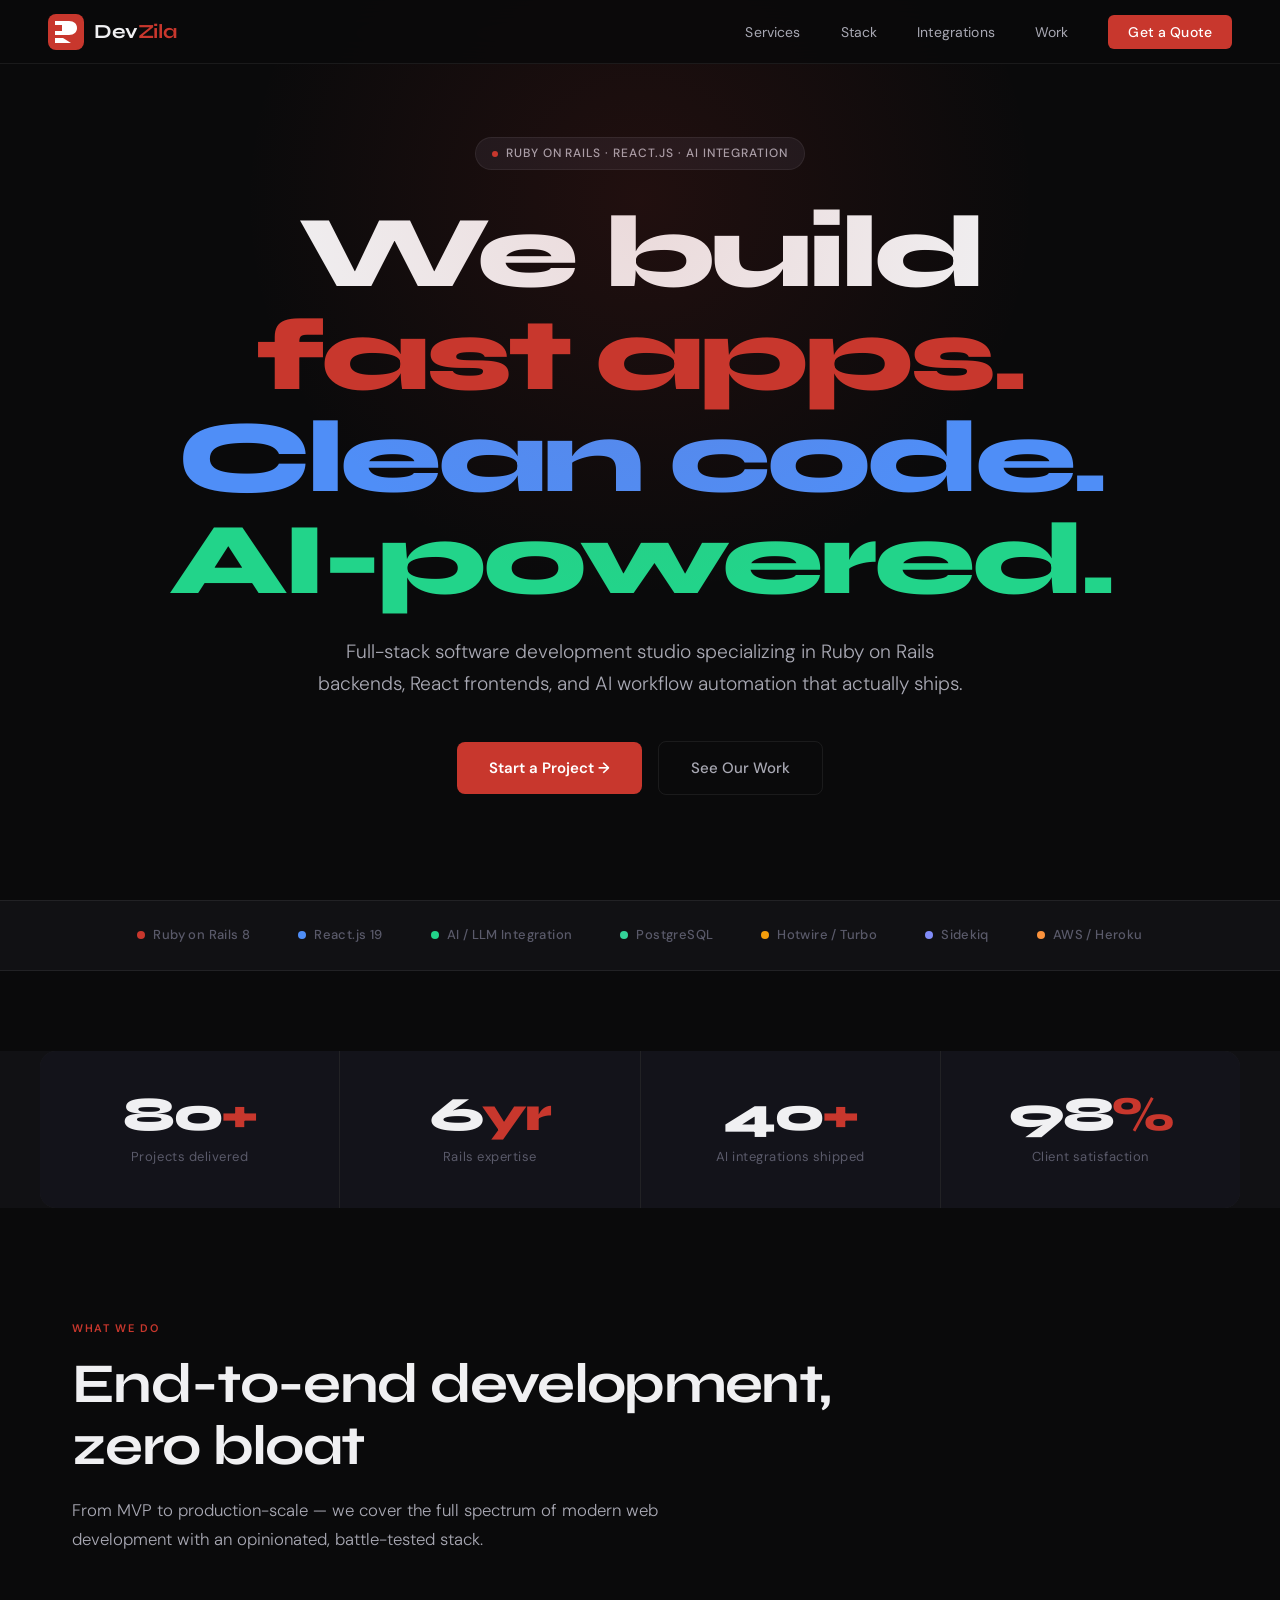
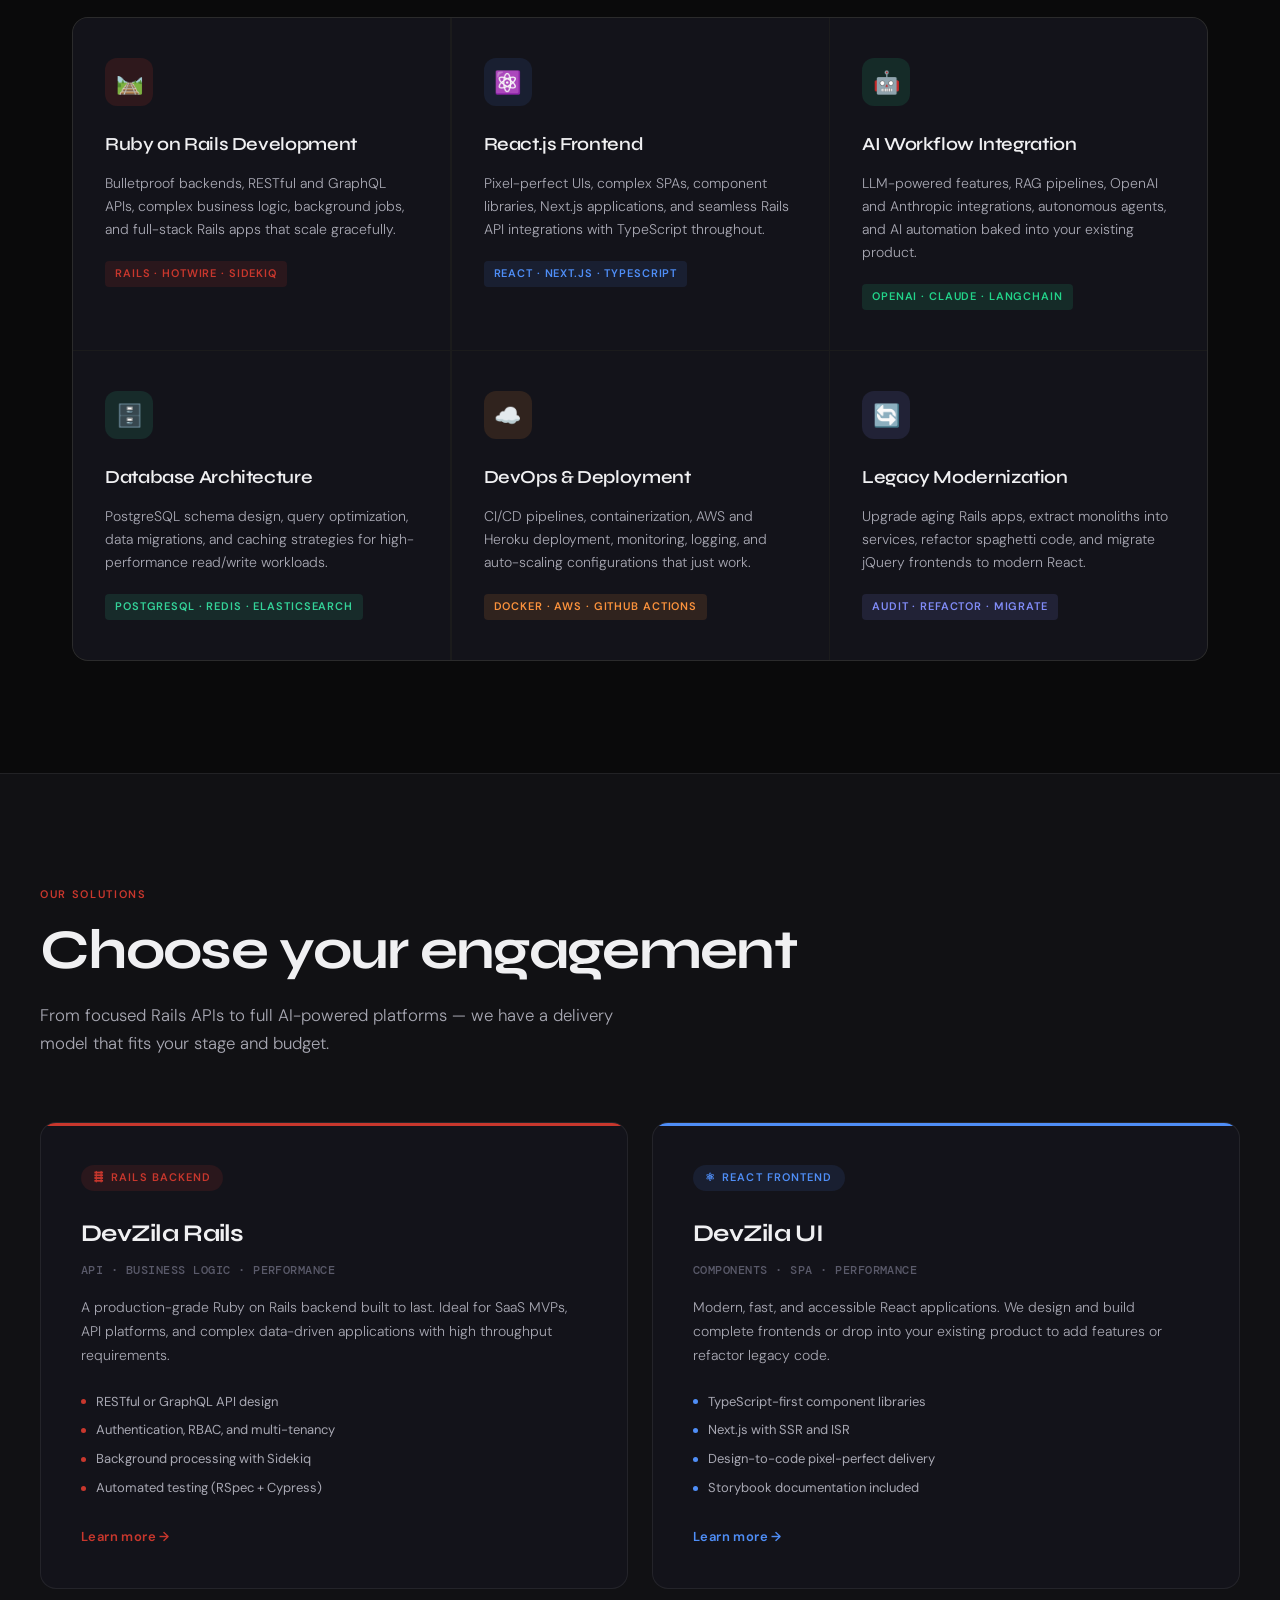
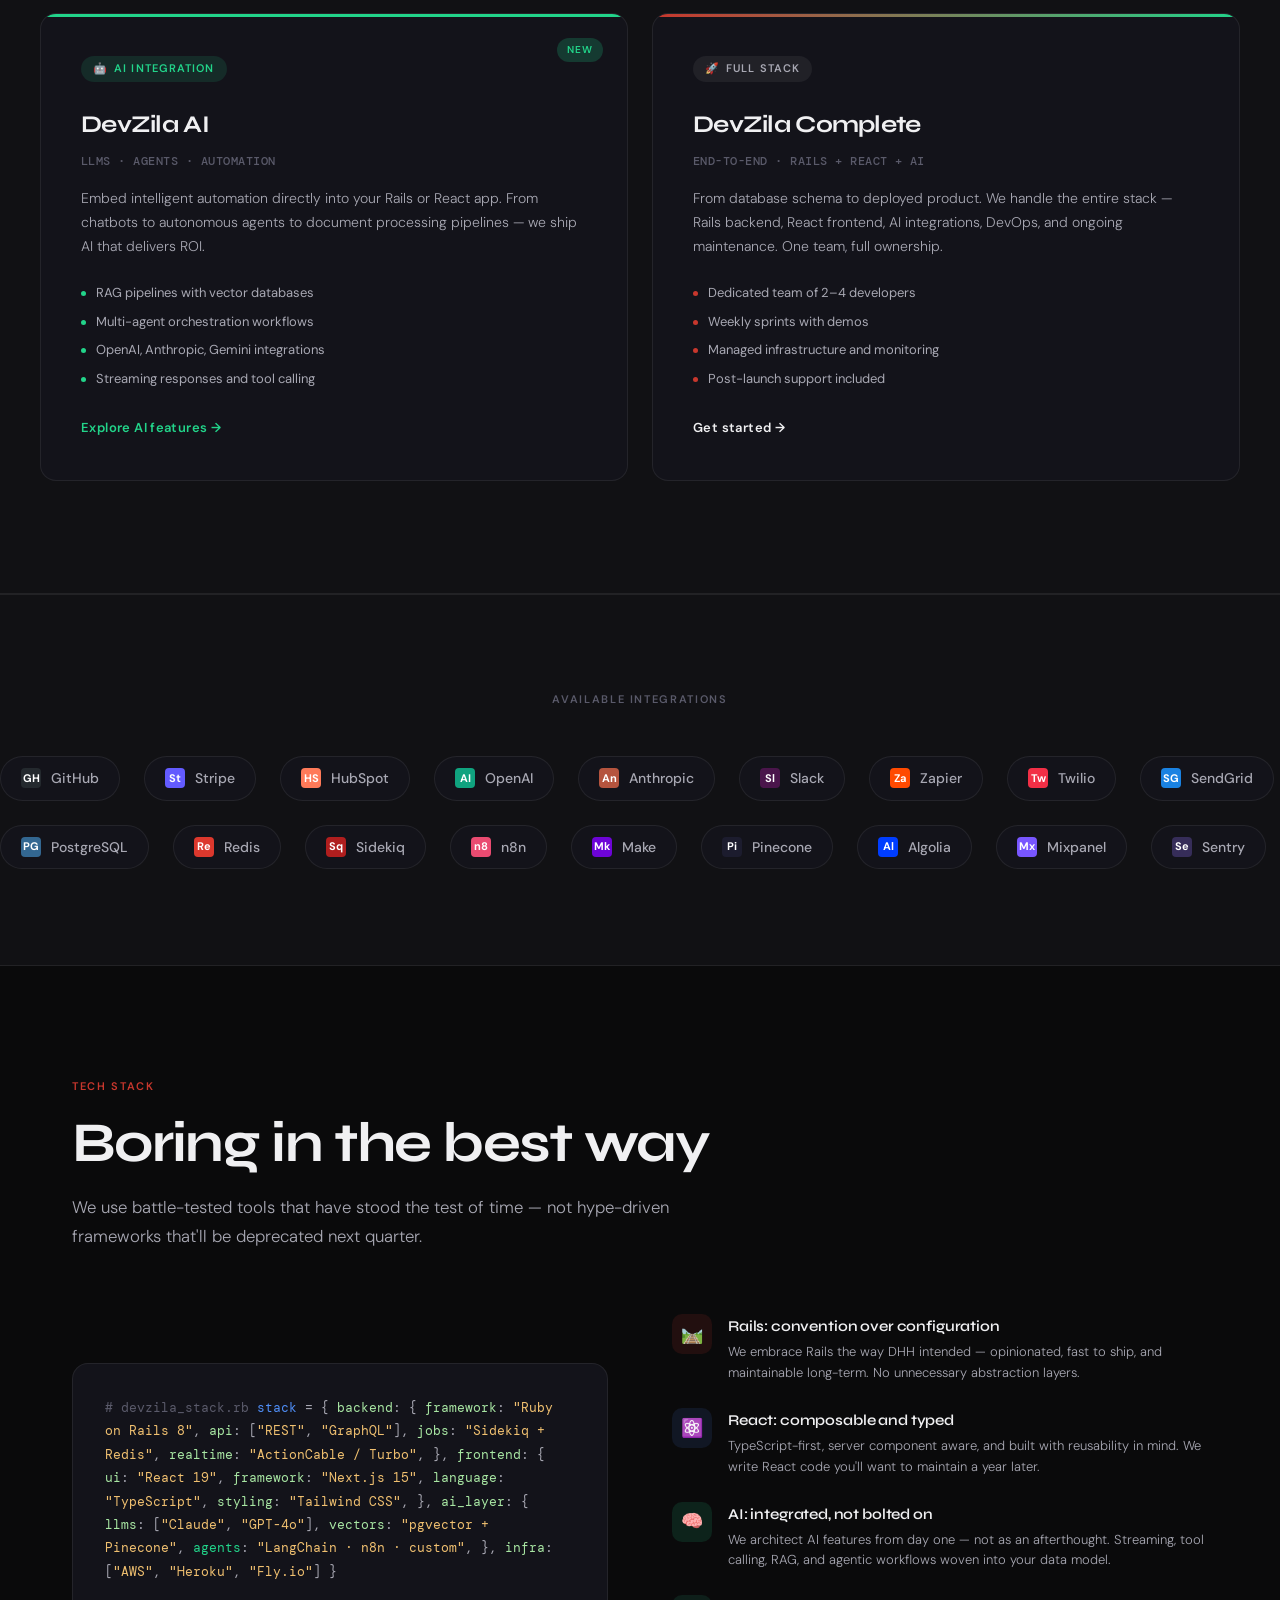
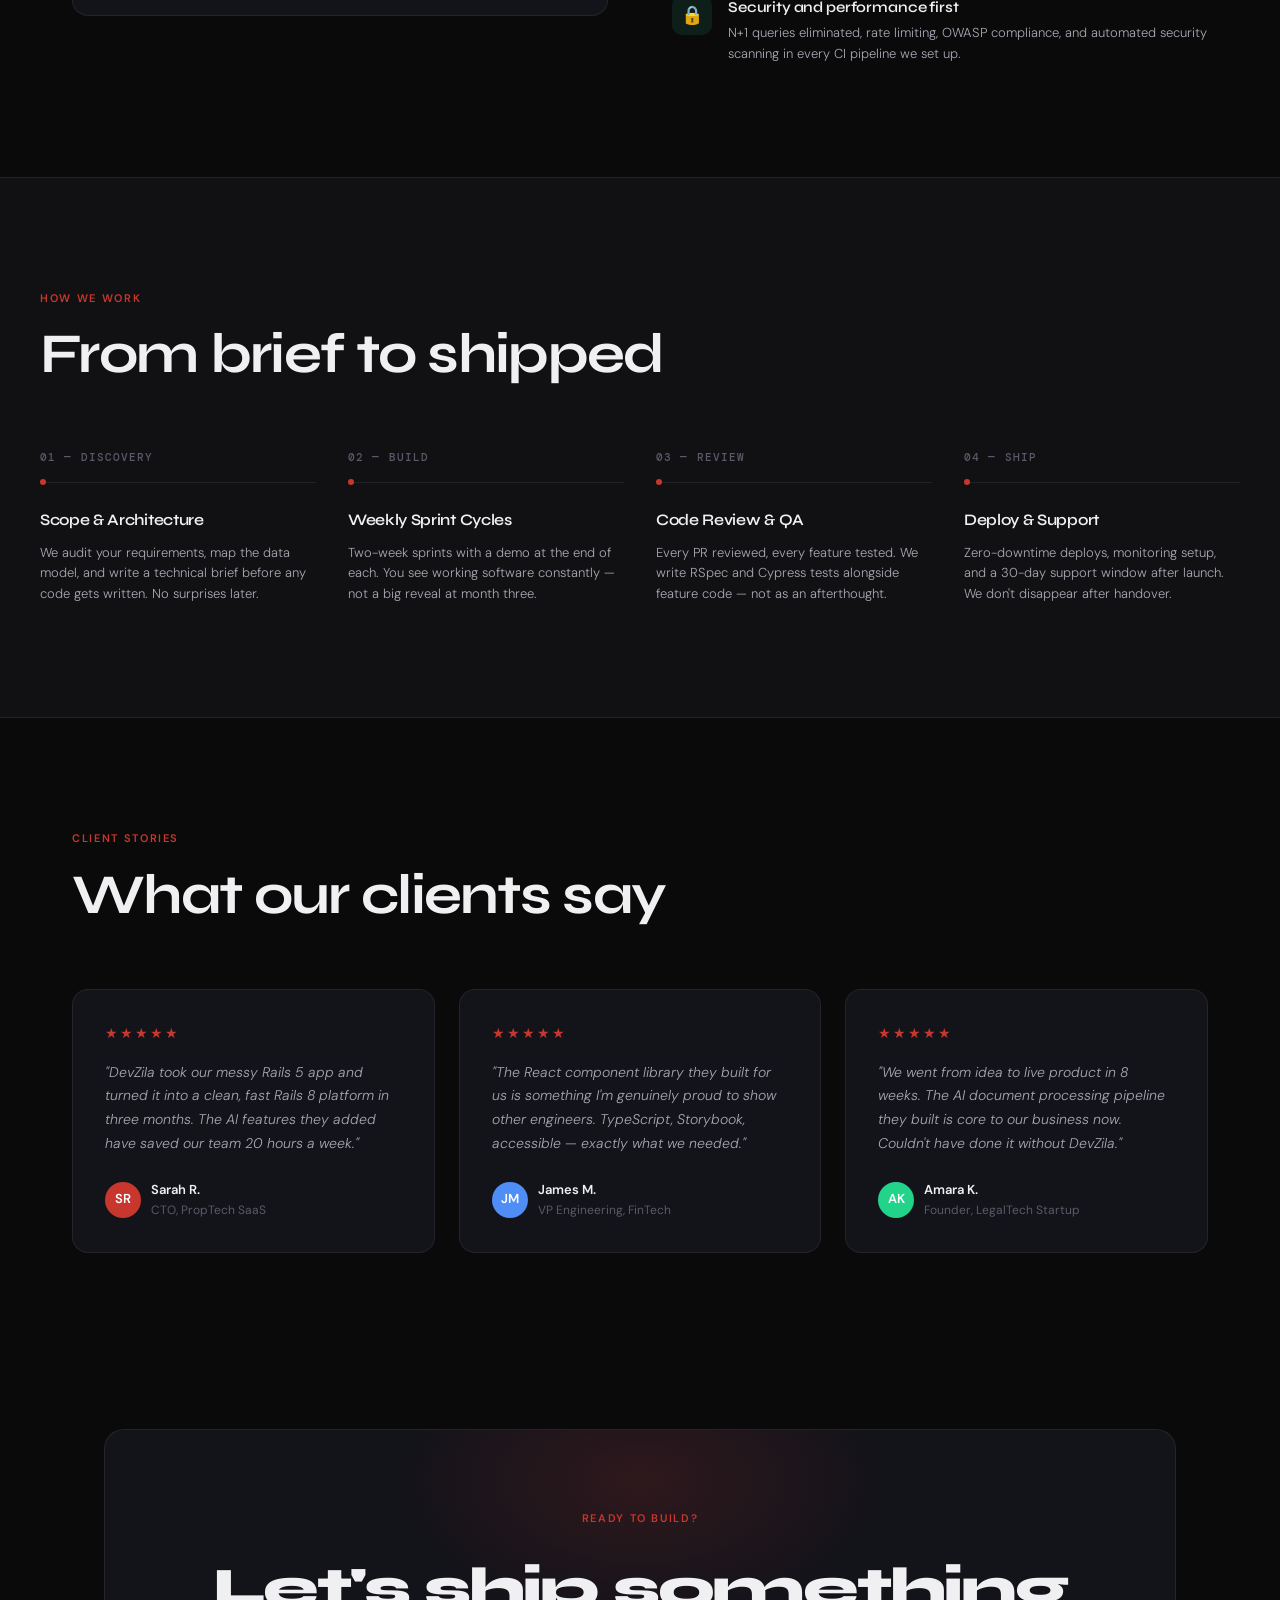
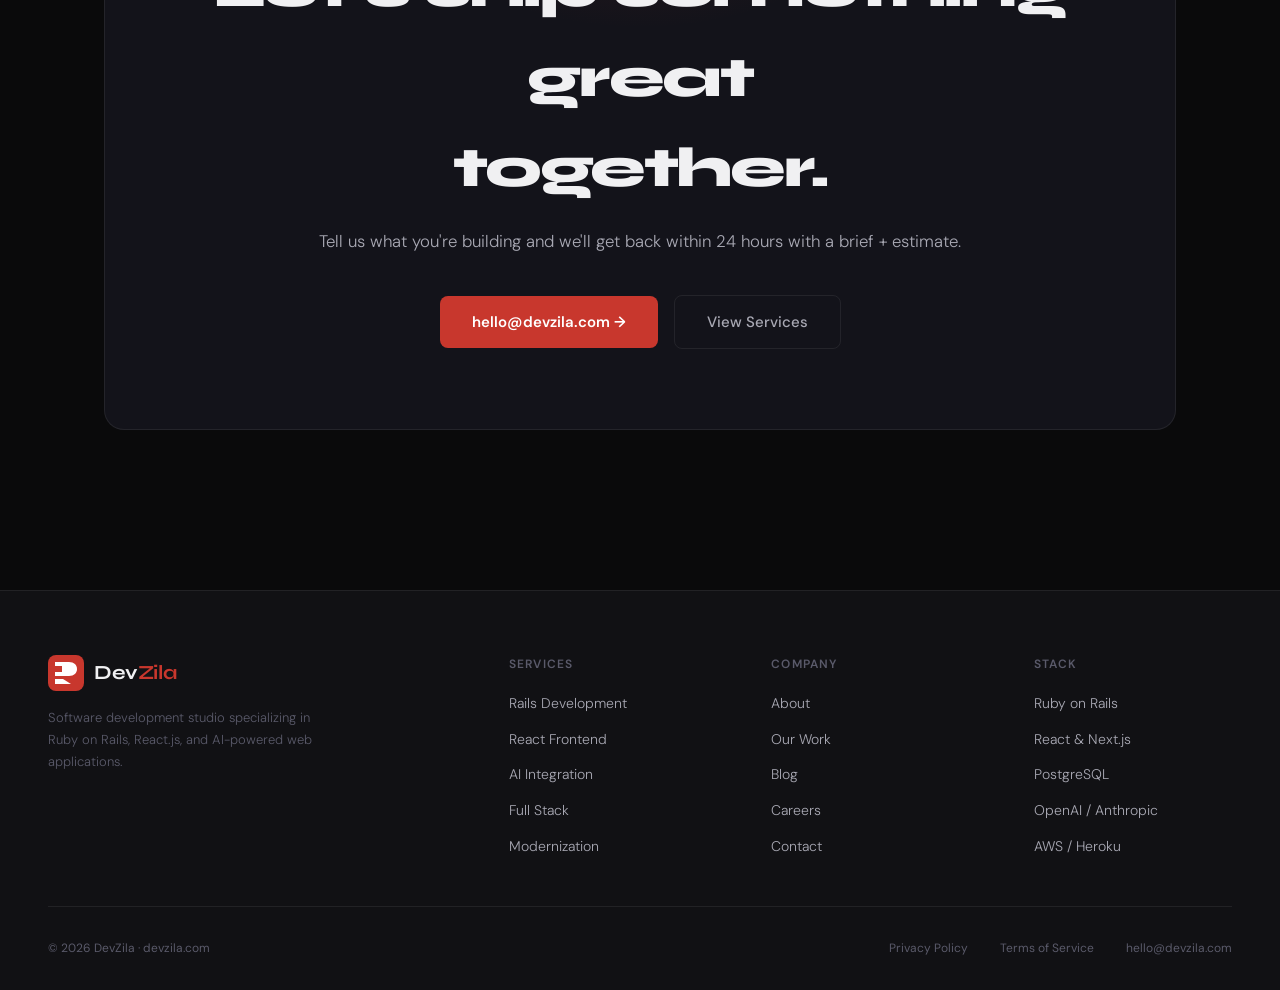
==== index.html @ 99ac143f "first commit" ====
<!DOCTYPE html>
<html lang="en">
<head>
<meta charset="UTF-8">
<meta name="viewport" content="width=device-width, initial-scale=1.0">
<title>DevZila — Ruby on Rails · React.js · AI Integration</title>
<link rel="preconnect" href="https://fonts.googleapis.com">
<link href="https://fonts.googleapis.com/css2?family=DM+Sans:ital,opsz,wght@0,9..40,300;0,9..40,400;0,9..40,500;0,9..40,600;1,9..40,300&family=DM+Mono:wght@400;500&family=Syne:wght@400;500;600;700;800&display=swap" rel="stylesheet">
<style>
  *, *::before, *::after { box-sizing: border-box; margin: 0; padding: 0; }

  :root {
    --bg-0: #0a0a0b;
    --bg-1: #111114;
    --bg-2: #17171c;
    --bg-3: #1e1e25;
    --bg-card: #13131a;
    --border: rgba(255,255,255,0.07);
    --border-hover: rgba(255,255,255,0.15);
    --accent: #c8372d;
    --accent-soft: rgba(200,55,45,0.15);
    --accent-glow: rgba(200,55,45,0.08);
    --text-0: #f0f0f2;
    --text-1: #a8a8b3;
    --text-2: #5a5a6a;
    --rail-red: #c8372d;
    --closeos-blue: #4f8ef7;
    --closeos-green: #22d48a;
    --font-display: 'Syne', sans-serif;
    --font-body: 'DM Sans', sans-serif;
    --font-mono: 'DM Mono', monospace;
  }

  html { scroll-behavior: smooth; }

  body {
    background: var(--bg-0);
    color: var(--text-0);
    font-family: var(--font-body);
    font-size: 16px;
    line-height: 1.6;
    -webkit-font-smoothing: antialiased;
    overflow-x: hidden;
  }

  /* ── NAV ── */
  nav {
    position: fixed;
    top: 0; left: 0; right: 0;
    z-index: 100;
    display: flex;
    align-items: center;
    justify-content: space-between;
    padding: 0 3rem;
    height: 64px;
    background: rgba(10,10,11,0.85);
    backdrop-filter: blur(20px);
    border-bottom: 1px solid var(--border);
  }

  .nav-logo {
    display: flex;
    align-items: center;
    gap: 10px;
    text-decoration: none;
  }

  .logo-icon {
    width: 36px;
    height: 36px;
    flex-shrink: 0;
  }

  .logo-text {
    font-family: var(--font-display);
    font-size: 20px;
    font-weight: 700;
    color: var(--text-0);
    letter-spacing: -0.02em;
  }

  .logo-text span { color: var(--accent); }

  .nav-links {
    display: flex;
    align-items: center;
    gap: 2.5rem;
    list-style: none;
  }

  .nav-links a {
    font-size: 14px;
    font-weight: 400;
    color: var(--text-1);
    text-decoration: none;
    transition: color 0.2s;
    letter-spacing: 0.01em;
  }

  .nav-links a:hover { color: var(--text-0); }

  .nav-cta {
    background: var(--accent);
    color: #fff !important;
    padding: 8px 20px;
    border-radius: 6px;
    font-weight: 500 !important;
    font-size: 14px !important;
    transition: background 0.2s, transform 0.15s !important;
  }

  .nav-cta:hover { background: #a82d24 !important; transform: translateY(-1px); }

  /* ── HERO ── */
  .hero {
    min-height: 100vh;
    display: flex;
    flex-direction: column;
    align-items: center;
    justify-content: center;
    text-align: center;
    padding: 8rem 2rem 6rem;
    position: relative;
    overflow: hidden;
  }

  .hero::before {
    content: '';
    position: absolute;
    top: -200px; left: 50%;
    transform: translateX(-50%);
    width: 800px; height: 800px;
    background: radial-gradient(circle, rgba(200,55,45,0.12) 0%, transparent 70%);
    pointer-events: none;
  }

  .hero-badge {
    display: inline-flex;
    align-items: center;
    gap: 8px;
    background: var(--bg-2);
    border: 1px solid var(--border);
    border-radius: 100px;
    padding: 6px 16px;
    font-size: 12px;
    font-weight: 500;
    color: var(--text-1);
    letter-spacing: 0.08em;
    text-transform: uppercase;
    margin-bottom: 2rem;
  }

  .hero-badge-dot {
    width: 6px; height: 6px;
    border-radius: 50%;
    background: var(--accent);
    animation: pulse 2s infinite;
  }

  @keyframes pulse {
    0%, 100% { opacity: 1; transform: scale(1); }
    50% { opacity: 0.5; transform: scale(0.8); }
  }

  .hero h1 {
    font-family: var(--font-display);
    font-size: clamp(3rem, 8vw, 6.5rem);
    font-weight: 800;
    line-height: 1.0;
    letter-spacing: -0.04em;
    color: var(--text-0);
    margin-bottom: 1.5rem;
    max-width: 14ch;
  }

  .hero h1 .line-accent { color: var(--accent); }
  .hero h1 .line-blue { color: var(--closeos-blue); }
  .hero h1 .line-purple { color: var(--closeos-green); }

  .hero-sub {
    font-size: clamp(1rem, 2vw, 1.2rem);
    color: var(--text-1);
    max-width: 52ch;
    line-height: 1.7;
    margin-bottom: 2.5rem;
    font-weight: 300;
  }

  .hero-actions {
    display: flex;
    align-items: center;
    gap: 1rem;
    flex-wrap: wrap;
    justify-content: center;
  }

  .btn-primary {
    background: var(--accent);
    color: #fff;
    padding: 14px 32px;
    border-radius: 8px;
    font-weight: 600;
    font-size: 15px;
    text-decoration: none;
    transition: background 0.2s, transform 0.15s;
    font-family: var(--font-body);
  }

  .btn-primary:hover { background: #a82d24; transform: translateY(-2px); }

  .btn-ghost {
    background: transparent;
    color: var(--text-1);
    padding: 14px 32px;
    border-radius: 8px;
    border: 1px solid var(--border);
    font-weight: 500;
    font-size: 15px;
    text-decoration: none;
    transition: border-color 0.2s, color 0.2s, transform 0.15s;
    font-family: var(--font-body);
  }

  .btn-ghost:hover { border-color: var(--border-hover); color: var(--text-0); transform: translateY(-2px); }

  /* ── TECH STRIP ── */
  .tech-strip {
    display: flex;
    align-items: center;
    justify-content: center;
    gap: 3rem;
    padding: 1.5rem 2rem;
    border-top: 1px solid var(--border);
    border-bottom: 1px solid var(--border);
    background: var(--bg-1);
    overflow: hidden;
  }

  .tech-pill {
    display: flex;
    align-items: center;
    gap: 8px;
    font-size: 13px;
    font-weight: 500;
    color: var(--text-2);
    white-space: nowrap;
    letter-spacing: 0.03em;
  }

  .tech-dot { width: 8px; height: 8px; border-radius: 50%; flex-shrink: 0; }

  /* ── SERVICES ── */
  .section {
    padding: 7rem 2rem;
    max-width: 1200px;
    margin: 0 auto;
  }

  .section-label {
    font-size: 11px;
    font-weight: 600;
    letter-spacing: 0.15em;
    text-transform: uppercase;
    color: var(--accent);
    margin-bottom: 1rem;
  }

  .section-title {
    font-family: var(--font-display);
    font-size: clamp(2rem, 5vw, 3.5rem);
    font-weight: 700;
    letter-spacing: -0.03em;
    line-height: 1.1;
    color: var(--text-0);
    margin-bottom: 1.25rem;
  }

  .section-sub {
    font-size: 1.05rem;
    color: var(--text-1);
    max-width: 55ch;
    line-height: 1.7;
    font-weight: 300;
  }

  .services-grid {
    display: grid;
    grid-template-columns: repeat(3, 1fr);
    gap: 1.5px;
    background: var(--border);
    border: 1px solid var(--border);
    border-radius: 16px;
    overflow: hidden;
    margin-top: 4rem;
  }

  .service-card {
    background: var(--bg-card);
    padding: 2.5rem 2rem;
    position: relative;
    transition: background 0.2s;
  }

  .service-card:hover { background: var(--bg-2); }

  .service-icon {
    width: 48px; height: 48px;
    border-radius: 12px;
    display: flex;
    align-items: center;
    justify-content: center;
    margin-bottom: 1.5rem;
    font-size: 22px;
  }

  .service-card h3 {
    font-family: var(--font-display);
    font-size: 1.15rem;
    font-weight: 600;
    color: var(--text-0);
    margin-bottom: 0.75rem;
    letter-spacing: -0.02em;
  }

  .service-card p {
    font-size: 14px;
    color: var(--text-1);
    line-height: 1.65;
    font-weight: 300;
  }

  .service-tag {
    display: inline-block;
    margin-top: 1.25rem;
    font-size: 11px;
    font-weight: 600;
    letter-spacing: 0.08em;
    text-transform: uppercase;
    padding: 4px 10px;
    border-radius: 4px;
  }

  /* ── PRODUCTS / OFFERINGS ── */
  .offerings-grid {
    display: grid;
    grid-template-columns: 1fr 1fr;
    gap: 1.5rem;
    margin-top: 4rem;
  }

  .offering-card {
    background: var(--bg-card);
    border: 1px solid var(--border);
    border-radius: 16px;
    padding: 2.5rem;
    position: relative;
    overflow: hidden;
    transition: border-color 0.2s, transform 0.2s;
    cursor: pointer;
    text-decoration: none;
    display: block;
  }

  .offering-card::before {
    content: '';
    position: absolute;
    top: 0; left: 0; right: 0;
    height: 3px;
    border-radius: 16px 16px 0 0;
  }

  .offering-card.rails::before { background: var(--rail-red); }
  .offering-card.react::before { background: var(--closeos-blue); }
  .offering-card.ai::before { background: var(--closeos-green); }
  .offering-card.full::before { background: linear-gradient(90deg, var(--rail-red), var(--closeos-green)); }

  .offering-card:hover {
    border-color: var(--border-hover);
    transform: translateY(-4px);
  }

  .offering-badge {
    display: inline-flex;
    align-items: center;
    gap: 6px;
    font-size: 11px;
    font-weight: 600;
    letter-spacing: 0.1em;
    text-transform: uppercase;
    padding: 4px 12px;
    border-radius: 100px;
    margin-bottom: 1.5rem;
  }

  .offering-new {
    position: absolute;
    top: 1.5rem; right: 1.5rem;
    font-size: 10px;
    font-weight: 600;
    letter-spacing: 0.1em;
    text-transform: uppercase;
    background: rgba(34,212,138,0.2);
    color: var(--closeos-green);
    padding: 4px 10px;
    border-radius: 100px;
  }

  .offering-card h3 {
    font-family: var(--font-display);
    font-size: 1.5rem;
    font-weight: 700;
    letter-spacing: -0.03em;
    color: var(--text-0);
    margin-bottom: 0.5rem;
  }

  .offering-card .tagline {
    font-size: 12px;
    color: var(--text-2);
    font-weight: 500;
    letter-spacing: 0.04em;
    text-transform: uppercase;
    margin-bottom: 1rem;
    font-family: var(--font-mono);
  }

  .offering-card p {
    font-size: 14px;
    color: var(--text-1);
    line-height: 1.7;
    font-weight: 300;
    margin-bottom: 1.5rem;
  }

  .offering-features {
    list-style: none;
    display: flex;
    flex-direction: column;
    gap: 8px;
    margin-bottom: 1.5rem;
  }

  .offering-features li {
    display: flex;
    align-items: center;
    gap: 10px;
    font-size: 13px;
    color: var(--text-1);
  }

  .offering-features li::before {
    content: '';
    width: 5px; height: 5px;
    border-radius: 50%;
    flex-shrink: 0;
  }

  .offering-card.rails .offering-features li::before { background: var(--rail-red); }
  .offering-card.react .offering-features li::before { background: var(--closeos-blue); }
  .offering-card.ai .offering-features li::before { background: var(--closeos-green); }
  .offering-card.full .offering-features li::before { background: var(--accent); }

  .offering-cta {
    font-size: 13px;
    font-weight: 600;
    letter-spacing: 0.03em;
    text-decoration: none;
    display: inline-flex;
    align-items: center;
    gap: 6px;
    transition: gap 0.2s;
  }

  .offering-card:hover .offering-cta { gap: 10px; }

  .offering-card.rails .offering-cta { color: var(--rail-red); }
  .offering-card.react .offering-cta { color: var(--closeos-blue); }
  .offering-card.ai .offering-cta { color: var(--closeos-green); }
  .offering-card.full .offering-cta { color: var(--text-0); }

  /* ── INTEGRATIONS (same as closeos.fr) ── */
  .integrations-section {
    padding: 6rem 0;
    background: var(--bg-1);
    border-top: 1px solid var(--border);
    border-bottom: 1px solid var(--border);
    overflow: hidden;
  }

  .integrations-label {
    text-align: center;
    font-size: 11px;
    font-weight: 600;
    letter-spacing: 0.15em;
    text-transform: uppercase;
    color: var(--text-2);
    margin-bottom: 3rem;
  }

  .marquee-wrapper {
    display: flex;
    flex-direction: column;
    gap: 1.5rem;
    overflow: hidden;
  }

  .marquee-row {
    display: flex;
    width: max-content;
    animation: marquee 28s linear infinite;
    gap: 1.5rem;
  }

  .marquee-row.reverse {
    animation: marquee-reverse 32s linear infinite;
  }

  @keyframes marquee {
    0% { transform: translateX(0); }
    100% { transform: translateX(-50%); }
  }

  @keyframes marquee-reverse {
    0% { transform: translateX(-50%); }
    100% { transform: translateX(0); }
  }

  .integration-chip {
    display: flex;
    align-items: center;
    gap: 10px;
    background: var(--bg-card);
    border: 1px solid var(--border);
    border-radius: 100px;
    padding: 10px 20px;
    white-space: nowrap;
    font-size: 14px;
    font-weight: 500;
    color: var(--text-1);
    transition: border-color 0.2s, color 0.2s;
  }

  .integration-chip:hover {
    border-color: var(--border-hover);
    color: var(--text-0);
  }

  .integration-chip img {
    width: 20px;
    height: 20px;
    object-fit: contain;
    border-radius: 4px;
  }

  .int-icon {
    width: 20px; height: 20px;
    border-radius: 4px;
    display: flex;
    align-items: center;
    justify-content: center;
    font-size: 11px;
    font-weight: 700;
    color: #fff;
    flex-shrink: 0;
  }

  /* ── PROCESS ── */
  .process-steps {
    display: grid;
    grid-template-columns: repeat(4, 1fr);
    gap: 2rem;
    margin-top: 4rem;
  }

  .step {
    position: relative;
  }

  .step-num {
    font-family: var(--font-mono);
    font-size: 11px;
    font-weight: 500;
    color: var(--text-2);
    letter-spacing: 0.1em;
    margin-bottom: 1rem;
  }

  .step-line {
    height: 1px;
    background: var(--border);
    margin-bottom: 1.5rem;
    position: relative;
  }

  .step-line::before {
    content: '';
    position: absolute;
    top: -3px; left: 0;
    width: 6px; height: 6px;
    border-radius: 50%;
    background: var(--accent);
  }

  .step h4 {
    font-family: var(--font-display);
    font-size: 1rem;
    font-weight: 600;
    color: var(--text-0);
    margin-bottom: 0.6rem;
    letter-spacing: -0.02em;
  }

  .step p {
    font-size: 13px;
    color: var(--text-1);
    line-height: 1.6;
    font-weight: 300;
  }

  /* ── STATS ── */
  .stats-row {
    display: grid;
    grid-template-columns: repeat(4, 1fr);
    gap: 1px;
    background: var(--border);
    border-radius: 16px;
    overflow: hidden;
    margin-top: 5rem;
  }

  .stat-box {
    background: var(--bg-card);
    padding: 2.5rem 2rem;
    text-align: center;
  }

  .stat-num {
    font-family: var(--font-display);
    font-size: 3rem;
    font-weight: 800;
    color: var(--text-0);
    letter-spacing: -0.05em;
    line-height: 1;
    margin-bottom: 0.5rem;
  }

  .stat-num span { color: var(--accent); }

  .stat-label {
    font-size: 13px;
    color: var(--text-2);
    font-weight: 400;
    letter-spacing: 0.04em;
  }

  /* ── STACK ── */
  .stack-grid {
    display: grid;
    grid-template-columns: 1fr 1fr;
    gap: 4rem;
    align-items: center;
    margin-top: 4rem;
  }

  .stack-visual {
    background: var(--bg-card);
    border: 1px solid var(--border);
    border-radius: 16px;
    padding: 2rem;
    font-family: var(--font-mono);
    font-size: 13px;
    line-height: 1.8;
    color: var(--text-1);
  }

  .code-comment { color: var(--text-2); }
  .code-key { color: var(--closeos-blue); }
  .code-val { color: #f0c070; }
  .code-str { color: #a8e6a3; }
  .code-accent { color: var(--closeos-green); }

  .stack-features {
    list-style: none;
    display: flex;
    flex-direction: column;
    gap: 1.5rem;
  }

  .stack-feature {
    display: flex;
    gap: 1rem;
    align-items: flex-start;
  }

  .stack-feature-icon {
    width: 40px; height: 40px;
    border-radius: 10px;
    display: flex;
    align-items: center;
    justify-content: center;
    flex-shrink: 0;
    font-size: 18px;
  }

  .stack-feature-text h4 {
    font-family: var(--font-display);
    font-size: 15px;
    font-weight: 600;
    color: var(--text-0);
    margin-bottom: 4px;
    letter-spacing: -0.01em;
  }

  .stack-feature-text p {
    font-size: 13px;
    color: var(--text-1);
    line-height: 1.6;
    font-weight: 300;
  }

  /* ── TESTIMONIALS ── */
  .testimonials-grid {
    display: grid;
    grid-template-columns: repeat(3, 1fr);
    gap: 1.5rem;
    margin-top: 4rem;
  }

  .testimonial-card {
    background: var(--bg-card);
    border: 1px solid var(--border);
    border-radius: 16px;
    padding: 2rem;
  }

  .testimonial-stars {
    color: var(--accent);
    font-size: 14px;
    margin-bottom: 1rem;
    letter-spacing: 2px;
  }

  .testimonial-card p {
    font-size: 14px;
    color: var(--text-1);
    line-height: 1.7;
    font-weight: 300;
    margin-bottom: 1.5rem;
    font-style: italic;
  }

  .testimonial-author {
    display: flex;
    align-items: center;
    gap: 10px;
  }

  .author-avatar {
    width: 36px; height: 36px;
    border-radius: 50%;
    display: flex;
    align-items: center;
    justify-content: center;
    font-size: 13px;
    font-weight: 600;
    color: #fff;
    flex-shrink: 0;
  }

  .author-name {
    font-size: 13px;
    font-weight: 600;
    color: var(--text-0);
  }

  .author-role {
    font-size: 12px;
    color: var(--text-2);
  }

  /* ── CTA BANNER ── */
  .cta-banner {
    background: var(--bg-card);
    border: 1px solid var(--border);
    border-radius: 20px;
    padding: 5rem 3rem;
    text-align: center;
    position: relative;
    overflow: hidden;
    margin: 0 2rem;
  }

  .cta-banner::before {
    content: '';
    position: absolute;
    top: -100px; left: 50%;
    transform: translateX(-50%);
    width: 500px; height: 300px;
    background: radial-gradient(ellipse, rgba(200,55,45,0.15) 0%, transparent 70%);
    pointer-events: none;
  }

  .cta-banner h2 {
    font-family: var(--font-display);
    font-size: clamp(2rem, 5vw, 3.5rem);
    font-weight: 800;
    letter-spacing: -0.04em;
    color: var(--text-0);
    margin-bottom: 1rem;
    position: relative;
  }

  .cta-banner p {
    font-size: 1.05rem;
    color: var(--text-1);
    margin-bottom: 2.5rem;
    font-weight: 300;
    position: relative;
  }

  .cta-actions {
    display: flex;
    align-items: center;
    justify-content: center;
    gap: 1rem;
    position: relative;
  }

  /* ── FOOTER ── */
  footer {
    background: var(--bg-1);
    border-top: 1px solid var(--border);
    padding: 4rem 3rem 2rem;
    margin-top: 6rem;
  }

  .footer-inner {
    max-width: 1200px;
    margin: 0 auto;
  }

  .footer-top {
    display: grid;
    grid-template-columns: 2fr 1fr 1fr 1fr;
    gap: 4rem;
    padding-bottom: 3rem;
    border-bottom: 1px solid var(--border);
  }

  .footer-brand p {
    font-size: 13px;
    color: var(--text-2);
    line-height: 1.7;
    margin-top: 1rem;
    max-width: 32ch;
    font-weight: 300;
  }

  .footer-col h5 {
    font-size: 12px;
    font-weight: 600;
    letter-spacing: 0.1em;
    text-transform: uppercase;
    color: var(--text-2);
    margin-bottom: 1rem;
  }

  .footer-col ul { list-style: none; display: flex; flex-direction: column; gap: 10px; }

  .footer-col a {
    font-size: 14px;
    color: var(--text-1);
    text-decoration: none;
    transition: color 0.2s;
    font-weight: 300;
  }

  .footer-col a:hover { color: var(--text-0); }

  .footer-bottom {
    display: flex;
    align-items: center;
    justify-content: space-between;
    padding-top: 2rem;
    font-size: 12px;
    color: var(--text-2);
  }

  .footer-legal {
    display: flex;
    gap: 2rem;
  }

  .footer-legal a {
    color: var(--text-2);
    text-decoration: none;
    transition: color 0.2s;
  }

  .footer-legal a:hover { color: var(--text-1); }

  /* ── DIVIDER ── */
  .full-width-section {
    width: 100%;
    padding: 7rem 0;
  }

  .full-width-section .section {
    max-width: 1200px;
    margin: 0 auto;
    padding: 0 2rem;
  }
</style>
</head>
<body>

<!-- NAV -->
<nav>
  <a href="#" class="nav-logo">
    <svg class="logo-icon" viewBox="0 0 36 36" fill="none" xmlns="http://www.w3.org/2000/svg">
      <rect width="36" height="36" rx="8" fill="#c8372d"/>
      <path d="M7 7h14c5 0 8 3 8 7s-3 7-8 7H7V7z" fill="white"/>
      <rect x="7" y="11" width="7" height="6" fill="#c8372d"/>
      <path d="M7 24h8l8 5H7v-5z" fill="white"/>
    </svg>
    <span class="logo-text">Dev<span>Zila</span></span>
  </a>
  <ul class="nav-links">
    <li><a href="#services">Services</a></li>
    <li><a href="#stack">Stack</a></li>
    <li><a href="#integrations">Integrations</a></li>
    <li><a href="#work">Work</a></li>
    <li><a href="#contact" class="nav-cta">Get a Quote</a></li>
  </ul>
</nav>

<!-- HERO -->
<section class="hero">
  <div class="hero-badge">
    <span class="hero-badge-dot"></span>
    Ruby on Rails · React.js · AI Integration
  </div>
  <h1>
    We build<br>
    <span class="line-accent">fast apps.</span><br>
    <span class="line-blue">Clean code.</span><br>
    <span class="line-purple">AI-powered.</span>
  </h1>
  <p class="hero-sub">
    Full-stack software development studio specializing in Ruby on Rails backends, React frontends, and AI workflow automation that actually ships.
  </p>
  <div class="hero-actions">
    <a href="#contact" class="btn-primary">Start a Project →</a>
    <a href="#services" class="btn-ghost">See Our Work</a>
  </div>
</section>

<!-- TECH STRIP -->
<div class="tech-strip">
  <div class="tech-pill"><span class="tech-dot" style="background:#c8372d;"></span>Ruby on Rails 8</div>
  <div class="tech-pill"><span class="tech-dot" style="background:#4f8ef7;"></span>React.js 19</div>
  <div class="tech-pill"><span class="tech-dot" style="background:#22d48a;"></span>AI / LLM Integration</div>
  <div class="tech-pill"><span class="tech-dot" style="background:#34d399;"></span>PostgreSQL</div>
  <div class="tech-pill"><span class="tech-dot" style="background:#f59e0b;"></span>Hotwire / Turbo</div>
  <div class="tech-pill"><span class="tech-dot" style="background:#818cf8;"></span>Sidekiq</div>
  <div class="tech-pill"><span class="tech-dot" style="background:#fb923c;"></span>AWS / Heroku</div>
</div>

<!-- STATS -->
<div style="background:var(--bg-1); padding: 0 2rem;">
  <div style="max-width:1200px; margin:0 auto;">
    <div class="stats-row">
      <div class="stat-box">
        <div class="stat-num">80<span>+</span></div>
        <div class="stat-label">Projects delivered</div>
      </div>
      <div class="stat-box">
        <div class="stat-num">6<span>yr</span></div>
        <div class="stat-label">Rails expertise</div>
      </div>
      <div class="stat-box">
        <div class="stat-num">40<span>+</span></div>
        <div class="stat-label">AI integrations shipped</div>
      </div>
      <div class="stat-box">
        <div class="stat-num">98<span>%</span></div>
        <div class="stat-label">Client satisfaction</div>
      </div>
    </div>
  </div>
</div>

<!-- SERVICES -->
<section class="section" id="services">
  <div class="section-label">What We Do</div>
  <h2 class="section-title">End-to-end development,<br>zero bloat</h2>
  <p class="section-sub">From MVP to production-scale — we cover the full spectrum of modern web development with an opinionated, battle-tested stack.</p>

  <div class="services-grid">
    <div class="service-card">
      <div class="service-icon" style="background:rgba(200,55,45,0.15);">🛤️</div>
      <h3>Ruby on Rails Development</h3>
      <p>Bulletproof backends, RESTful and GraphQL APIs, complex business logic, background jobs, and full-stack Rails apps that scale gracefully.</p>
      <span class="service-tag" style="background:rgba(200,55,45,0.12); color:var(--rail-red);">Rails · Hotwire · Sidekiq</span>
    </div>
    <div class="service-card">
      <div class="service-icon" style="background:rgba(79,142,247,0.1);">⚛️</div>
      <h3>React.js Frontend</h3>
      <p>Pixel-perfect UIs, complex SPAs, component libraries, Next.js applications, and seamless Rails API integrations with TypeScript throughout.</p>
      <span class="service-tag" style="background:rgba(79,142,247,0.1); color:var(--closeos-blue);">React · Next.js · TypeScript</span>
    </div>
    <div class="service-card">
      <div class="service-icon" style="background:rgba(34,212,138,0.12);">🤖</div>
      <h3>AI Workflow Integration</h3>
      <p>LLM-powered features, RAG pipelines, OpenAI and Anthropic integrations, autonomous agents, and AI automation baked into your existing product.</p>
      <span class="service-tag" style="background:rgba(34,212,138,0.12); color:var(--closeos-green);">OpenAI · Claude · LangChain</span>
    </div>
    <div class="service-card">
      <div class="service-icon" style="background:rgba(52,211,153,0.12);">🗄️</div>
      <h3>Database Architecture</h3>
      <p>PostgreSQL schema design, query optimization, data migrations, and caching strategies for high-performance read/write workloads.</p>
      <span class="service-tag" style="background:rgba(52,211,153,0.12); color:#34d399;">PostgreSQL · Redis · ElasticSearch</span>
    </div>
    <div class="service-card">
      <div class="service-icon" style="background:rgba(251,146,60,0.12);">☁️</div>
      <h3>DevOps & Deployment</h3>
      <p>CI/CD pipelines, containerization, AWS and Heroku deployment, monitoring, logging, and auto-scaling configurations that just work.</p>
      <span class="service-tag" style="background:rgba(251,146,60,0.12); color:#fb923c;">Docker · AWS · GitHub Actions</span>
    </div>
    <div class="service-card">
      <div class="service-icon" style="background:rgba(129,140,248,0.12);">🔄</div>
      <h3>Legacy Modernization</h3>
      <p>Upgrade aging Rails apps, extract monoliths into services, refactor spaghetti code, and migrate jQuery frontends to modern React.</p>
      <span class="service-tag" style="background:rgba(129,140,248,0.12); color:#818cf8;">Audit · Refactor · Migrate</span>
    </div>
  </div>
</section>

<!-- OFFERINGS -->
<div style="background:var(--bg-1); border-top:1px solid var(--border); border-bottom:1px solid var(--border); padding:7rem 2rem;">
  <div style="max-width:1200px; margin:0 auto;">
    <div class="section-label">Our Solutions</div>
    <h2 class="section-title">Choose your engagement</h2>
    <p class="section-sub">From focused Rails APIs to full AI-powered platforms — we have a delivery model that fits your stage and budget.</p>

    <div class="offerings-grid">
      <a href="#contact" class="offering-card rails">
        <div class="offering-badge" style="background:rgba(200,55,45,0.12); color:var(--rail-red);">
          <span>🛤</span> Rails Backend
        </div>
        <h3>DevZila Rails</h3>
        <div class="tagline">API · Business Logic · Performance</div>
        <p>A production-grade Ruby on Rails backend built to last. Ideal for SaaS MVPs, API platforms, and complex data-driven applications with high throughput requirements.</p>
        <ul class="offering-features">
          <li>RESTful or GraphQL API design</li>
          <li>Authentication, RBAC, and multi-tenancy</li>
          <li>Background processing with Sidekiq</li>
          <li>Automated testing (RSpec + Cypress)</li>
        </ul>
        <span class="offering-cta">Learn more →</span>
      </a>

      <a href="#contact" class="offering-card react">
        <div class="offering-badge" style="background:rgba(79,142,247,0.1); color:var(--closeos-blue);">
          <span>⚛</span> React Frontend
        </div>
        <h3>DevZila UI</h3>
        <div class="tagline">Components · SPA · Performance</div>
        <p>Modern, fast, and accessible React applications. We design and build complete frontends or drop into your existing product to add features or refactor legacy code.</p>
        <ul class="offering-features">
          <li>TypeScript-first component libraries</li>
          <li>Next.js with SSR and ISR</li>
          <li>Design-to-code pixel-perfect delivery</li>
          <li>Storybook documentation included</li>
        </ul>
        <span class="offering-cta">Learn more →</span>
      </a>

      <a href="#contact" class="offering-card ai">
        <span class="offering-new">New</span>
        <div class="offering-badge" style="background:rgba(34,212,138,0.12); color:var(--closeos-green);">
          <span>🤖</span> AI Integration
        </div>
        <h3>DevZila AI</h3>
        <div class="tagline">LLMs · Agents · Automation</div>
        <p>Embed intelligent automation directly into your Rails or React app. From chatbots to autonomous agents to document processing pipelines — we ship AI that delivers ROI.</p>
        <ul class="offering-features">
          <li>RAG pipelines with vector databases</li>
          <li>Multi-agent orchestration workflows</li>
          <li>OpenAI, Anthropic, Gemini integrations</li>
          <li>Streaming responses and tool calling</li>
        </ul>
        <span class="offering-cta">Explore AI features →</span>
      </a>

      <a href="#contact" class="offering-card full">
        <div class="offering-badge" style="background:rgba(255,255,255,0.06); color:var(--text-1);">
          <span>🚀</span> Full Stack
        </div>
        <h3>DevZila Complete</h3>
        <div class="tagline">End-to-End · Rails + React + AI</div>
        <p>From database schema to deployed product. We handle the entire stack — Rails backend, React frontend, AI integrations, DevOps, and ongoing maintenance. One team, full ownership.</p>
        <ul class="offering-features">
          <li>Dedicated team of 2–4 developers</li>
          <li>Weekly sprints with demos</li>
          <li>Managed infrastructure and monitoring</li>
          <li>Post-launch support included</li>
        </ul>
        <span class="offering-cta">Get started →</span>
      </a>
    </div>
  </div>
</div>

<!-- INTEGRATIONS (same as closeos.fr style) -->
<section class="integrations-section" id="integrations">
  <div class="integrations-label">Available Integrations</div>

  <div class="marquee-wrapper">
    <!-- Row 1 -->
    <div class="marquee-row" id="row1">
      <!-- duplicated for seamless loop -->
    </div>
    <!-- Row 2 -->
    <div class="marquee-row reverse" id="row2">
    </div>
  </div>
</section>

<!-- STACK -->
<section class="section" id="stack">
  <div class="section-label">Tech Stack</div>
  <h2 class="section-title">Boring in the best way</h2>
  <p class="section-sub">We use battle-tested tools that have stood the test of time — not hype-driven frameworks that'll be deprecated next quarter.</p>

  <div class="stack-grid">
    <div class="stack-visual">
<span class="code-comment"># devzila_stack.rb</span>

<span class="code-key">stack</span> = {
  <span class="code-str">backend</span>: {
    <span class="code-str">framework</span>: <span class="code-val">"Ruby on Rails 8"</span>,
    <span class="code-str">api</span>: [<span class="code-val">"REST"</span>, <span class="code-val">"GraphQL"</span>],
    <span class="code-str">jobs</span>: <span class="code-val">"Sidekiq + Redis"</span>,
    <span class="code-str">realtime</span>: <span class="code-val">"ActionCable / Turbo"</span>,
  },

  <span class="code-str">frontend</span>: {
    <span class="code-str">ui</span>: <span class="code-val">"React 19"</span>,
    <span class="code-str">framework</span>: <span class="code-val">"Next.js 15"</span>,
    <span class="code-str">language</span>: <span class="code-val">"TypeScript"</span>,
    <span class="code-str">styling</span>: <span class="code-val">"Tailwind CSS"</span>,
  },

  <span class="code-str">ai_layer</span>: {
    <span class="code-str">llms</span>: [<span class="code-val">"Claude"</span>, <span class="code-val">"GPT-4o"</span>],
    <span class="code-str">vectors</span>: <span class="code-val">"pgvector + Pinecone"</span>,
    <span class="code-accent">agents</span>: <span class="code-val">"LangChain · n8n · custom"</span>,
  },

  <span class="code-str">infra</span>: [<span class="code-val">"AWS"</span>, <span class="code-val">"Heroku"</span>, <span class="code-val">"Fly.io"</span>]
}
    </div>
    <ul class="stack-features">
      <li class="stack-feature">
        <div class="stack-feature-icon" style="background:rgba(200,55,45,0.12);">🛤️</div>
        <div class="stack-feature-text">
          <h4>Rails: convention over configuration</h4>
          <p>We embrace Rails the way DHH intended — opinionated, fast to ship, and maintainable long-term. No unnecessary abstraction layers.</p>
        </div>
      </li>
      <li class="stack-feature">
        <div class="stack-feature-icon" style="background:rgba(79,142,247,0.1);">⚛️</div>
        <div class="stack-feature-text">
          <h4>React: composable and typed</h4>
          <p>TypeScript-first, server component aware, and built with reusability in mind. We write React code you'll want to maintain a year later.</p>
        </div>
      </li>
      <li class="stack-feature">
        <div class="stack-feature-icon" style="background:rgba(34,212,138,0.12);">🧠</div>
        <div class="stack-feature-text">
          <h4>AI: integrated, not bolted on</h4>
          <p>We architect AI features from day one — not as an afterthought. Streaming, tool calling, RAG, and agentic workflows woven into your data model.</p>
        </div>
      </li>
      <li class="stack-feature">
        <div class="stack-feature-icon" style="background:rgba(52,211,153,0.1);">🔒</div>
        <div class="stack-feature-text">
          <h4>Security and performance first</h4>
          <p>N+1 queries eliminated, rate limiting, OWASP compliance, and automated security scanning in every CI pipeline we set up.</p>
        </div>
      </li>
    </ul>
  </div>
</section>

<!-- PROCESS -->
<div style="background:var(--bg-1); border-top:1px solid var(--border); border-bottom:1px solid var(--border); padding:7rem 2rem;">
  <div style="max-width:1200px; margin:0 auto;">
    <div class="section-label">How We Work</div>
    <h2 class="section-title">From brief to shipped</h2>

    <div class="process-steps">
      <div class="step">
        <div class="step-num">01 — DISCOVERY</div>
        <div class="step-line"></div>
        <h4>Scope & Architecture</h4>
        <p>We audit your requirements, map the data model, and write a technical brief before any code gets written. No surprises later.</p>
      </div>
      <div class="step">
        <div class="step-num">02 — BUILD</div>
        <div class="step-line"></div>
        <h4>Weekly Sprint Cycles</h4>
        <p>Two-week sprints with a demo at the end of each. You see working software constantly — not a big reveal at month three.</p>
      </div>
      <div class="step">
        <div class="step-num">03 — REVIEW</div>
        <div class="step-line"></div>
        <h4>Code Review & QA</h4>
        <p>Every PR reviewed, every feature tested. We write RSpec and Cypress tests alongside feature code — not as an afterthought.</p>
      </div>
      <div class="step">
        <div class="step-num">04 — SHIP</div>
        <div class="step-line"></div>
        <h4>Deploy & Support</h4>
        <p>Zero-downtime deploys, monitoring setup, and a 30-day support window after launch. We don't disappear after handover.</p>
      </div>
    </div>
  </div>
</div>

<!-- TESTIMONIALS -->
<section class="section" id="work">
  <div class="section-label">Client Stories</div>
  <h2 class="section-title">What our clients say</h2>

  <div class="testimonials-grid">
    <div class="testimonial-card">
      <div class="testimonial-stars">★★★★★</div>
      <p>"DevZila took our messy Rails 5 app and turned it into a clean, fast Rails 8 platform in three months. The AI features they added have saved our team 20 hours a week."</p>
      <div class="testimonial-author">
        <div class="author-avatar" style="background:#c8372d;">SR</div>
        <div>
          <div class="author-name">Sarah R.</div>
          <div class="author-role">CTO, PropTech SaaS</div>
        </div>
      </div>
    </div>
    <div class="testimonial-card">
      <div class="testimonial-stars">★★★★★</div>
      <p>"The React component library they built for us is something I'm genuinely proud to show other engineers. TypeScript, Storybook, accessible — exactly what we needed."</p>
      <div class="testimonial-author">
        <div class="author-avatar" style="background:#4f8ef7;">JM</div>
        <div>
          <div class="author-name">James M.</div>
          <div class="author-role">VP Engineering, FinTech</div>
        </div>
      </div>
    </div>
    <div class="testimonial-card">
      <div class="testimonial-stars">★★★★★</div>
      <p>"We went from idea to live product in 8 weeks. The AI document processing pipeline they built is core to our business now. Couldn't have done it without DevZila."</p>
      <div class="testimonial-author">
        <div class="author-avatar" style="background:#22d48a;">AK</div>
        <div>
          <div class="author-name">Amara K.</div>
          <div class="author-role">Founder, LegalTech Startup</div>
        </div>
      </div>
    </div>
  </div>
</section>

<!-- CTA -->
<div style="padding:4rem 2rem; max-width:1200px; margin:0 auto;" id="contact">
  <div class="cta-banner">
    <div class="section-label" style="margin-bottom:1rem;">Ready to build?</div>
    <h2>Let's ship something great<br>together.</h2>
    <p>Tell us what you're building and we'll get back within 24 hours with a brief + estimate.</p>
    <div class="cta-actions">
      <a href="mailto:hello@devzila.com" class="btn-primary">hello@devzila.com →</a>
      <a href="#services" class="btn-ghost">View Services</a>
    </div>
  </div>
</div>

<!-- FOOTER -->
<footer>
  <div class="footer-inner">
    <div class="footer-top">
      <div class="footer-brand">
        <a href="#" class="nav-logo" style="text-decoration:none;">
          <svg class="logo-icon" viewBox="0 0 36 36" fill="none" xmlns="http://www.w3.org/2000/svg">
            <rect width="36" height="36" rx="8" fill="#c8372d"/>
            <path d="M7 7h14c5 0 8 3 8 7s-3 7-8 7H7V7z" fill="white"/>
            <rect x="7" y="11" width="7" height="6" fill="#c8372d"/>
            <path d="M7 24h8l8 5H7v-5z" fill="white"/>
          </svg>
          <span class="logo-text">Dev<span>Zila</span></span>
        </a>
        <p>Software development studio specializing in Ruby on Rails, React.js, and AI-powered web applications.</p>
      </div>
      <div class="footer-col">
        <h5>Services</h5>
        <ul>
          <li><a href="#">Rails Development</a></li>
          <li><a href="#">React Frontend</a></li>
          <li><a href="#">AI Integration</a></li>
          <li><a href="#">Full Stack</a></li>
          <li><a href="#">Modernization</a></li>
        </ul>
      </div>
      <div class="footer-col">
        <h5>Company</h5>
        <ul>
          <li><a href="#">About</a></li>
          <li><a href="#">Our Work</a></li>
          <li><a href="#">Blog</a></li>
          <li><a href="#">Careers</a></li>
          <li><a href="#">Contact</a></li>
        </ul>
      </div>
      <div class="footer-col">
        <h5>Stack</h5>
        <ul>
          <li><a href="#">Ruby on Rails</a></li>
          <li><a href="#">React & Next.js</a></li>
          <li><a href="#">PostgreSQL</a></li>
          <li><a href="#">OpenAI / Anthropic</a></li>
          <li><a href="#">AWS / Heroku</a></li>
        </ul>
      </div>
    </div>
    <div class="footer-bottom">
      <span>© 2026 DevZila · devzila.com</span>
      <div class="footer-legal">
        <a href="#">Privacy Policy</a>
        <a href="#">Terms of Service</a>
        <a href="mailto:hello@devzila.com">hello@devzila.com</a>
      </div>
    </div>
  </div>
</footer>

<script>
// ── Integration chips data ──
const row1Integrations = [
  { name: "GitHub", color: "#24292e", letter: "GH" },
  { name: "Stripe", color: "#635bff", letter: "St" },
  { name: "HubSpot", color: "#ff7a59", letter: "HS" },
  { name: "OpenAI", color: "#10a37f", letter: "AI" },
  { name: "Anthropic", color: "#b5543e", letter: "An" },
  { name: "Slack", color: "#4a154b", letter: "Sl" },
  { name: "Zapier", color: "#ff4a00", letter: "Za" },
  { name: "Twilio", color: "#f22f46", letter: "Tw" },
  { name: "SendGrid", color: "#1a82e2", letter: "SG" },
  { name: "AWS S3", color: "#ff9900", letter: "S3" },
  { name: "Heroku", color: "#430098", letter: "Hk" },
  { name: "Cloudinary", color: "#3448c5", letter: "Cl" },
];

const row2Integrations = [
  { name: "PostgreSQL", color: "#336791", letter: "PG" },
  { name: "Redis", color: "#dc382d", letter: "Re" },
  { name: "Sidekiq", color: "#b01e1e", letter: "Sq" },
  { name: "n8n", color: "#ea4b71", letter: "n8" },
  { name: "Make", color: "#6d04d7", letter: "Mk" },
  { name: "Pinecone", color: "#1c1c2e", letter: "Pi" },
  { name: "Algolia", color: "#003dff", letter: "Al" },
  { name: "Mixpanel", color: "#7856ff", letter: "Mx" },
  { name: "Sentry", color: "#362d59", letter: "Se" },
  { name: "Datadog", color: "#632ca6", letter: "DD" },
  { name: "Docker", color: "#2496ed", letter: "Dk" },
  { name: "Figma", color: "#f24e1e", letter: "Fi" },
];

function buildChip(int) {
  return `<div class="integration-chip">
    <div class="int-icon" style="background:${int.color};">${int.letter}</div>
    ${int.name}
  </div>`;
}

function buildRow(integrations) {
  // duplicate for infinite scroll
  const chips = [...integrations, ...integrations].map(buildChip).join('');
  return chips;
}

document.getElementById('row1').innerHTML = buildRow(row1Integrations);
document.getElementById('row2').innerHTML = buildRow(row2Integrations);
</script>
</body>
</html>
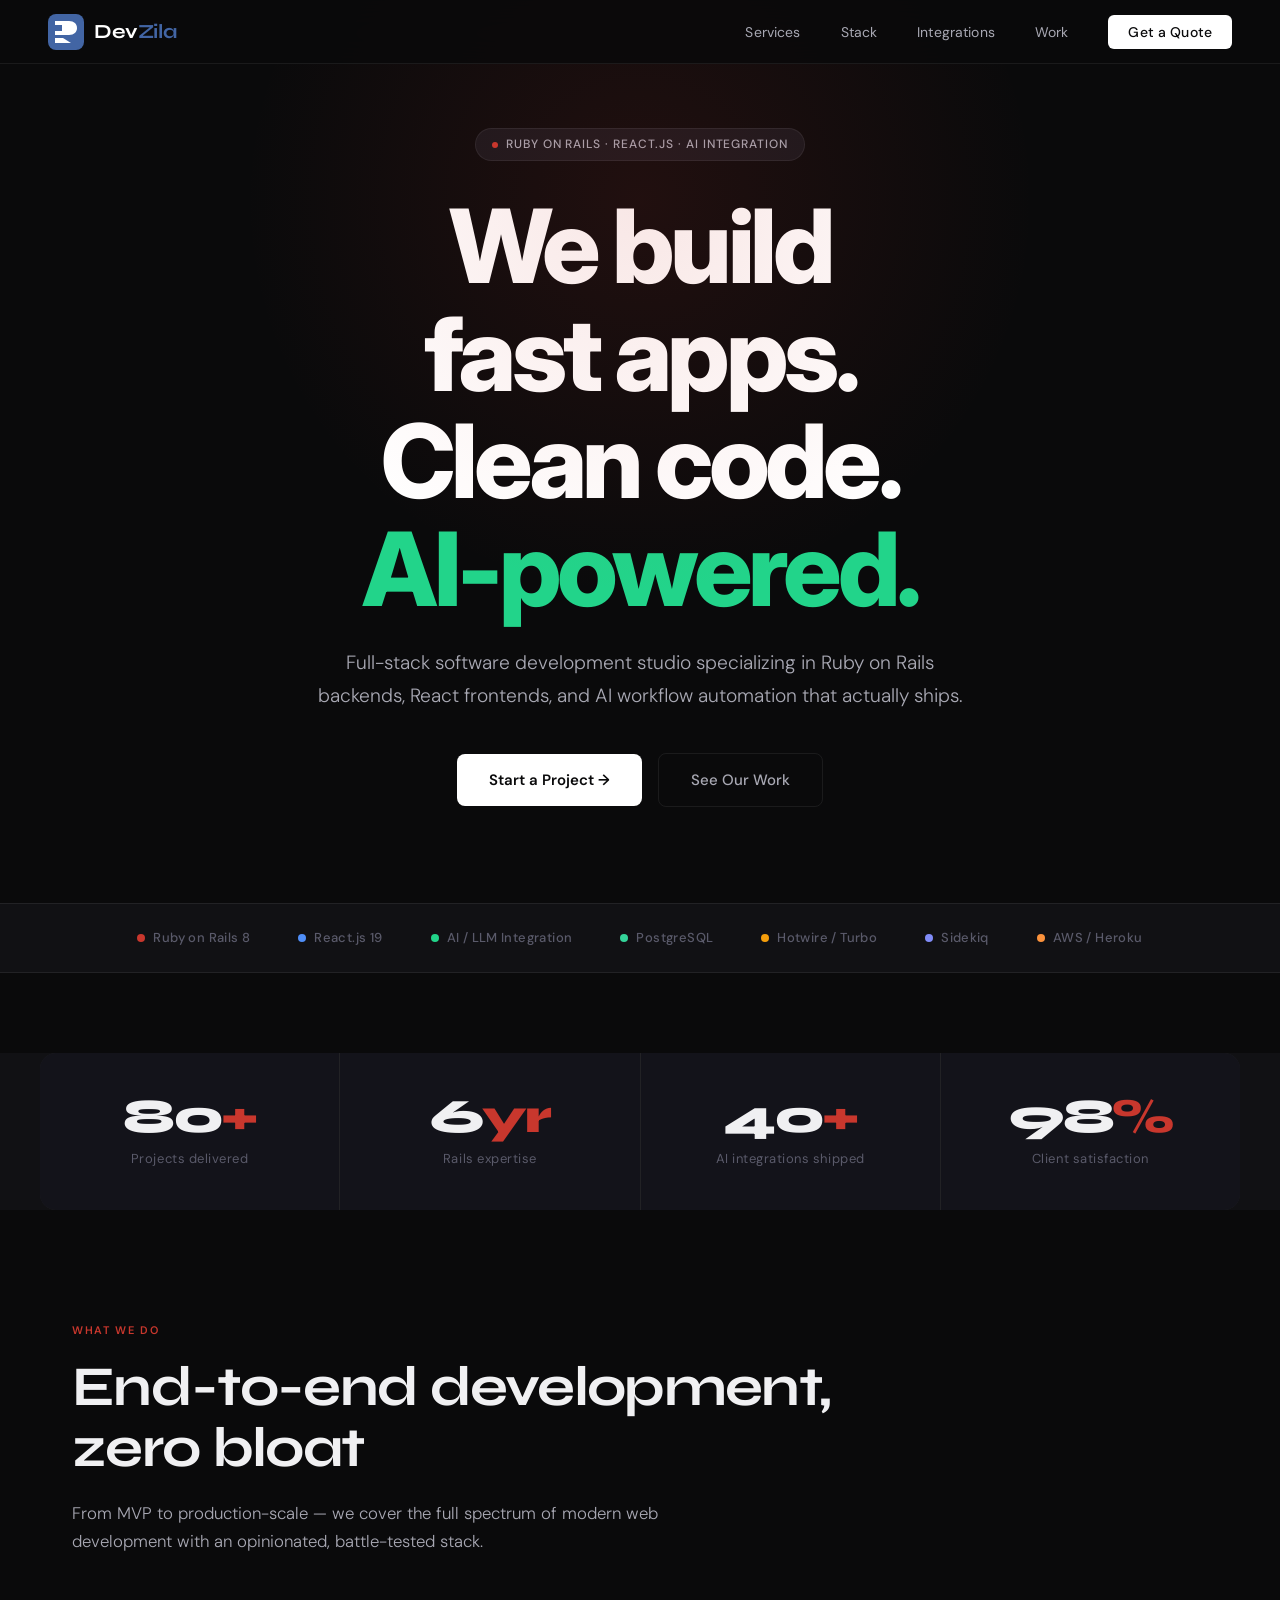
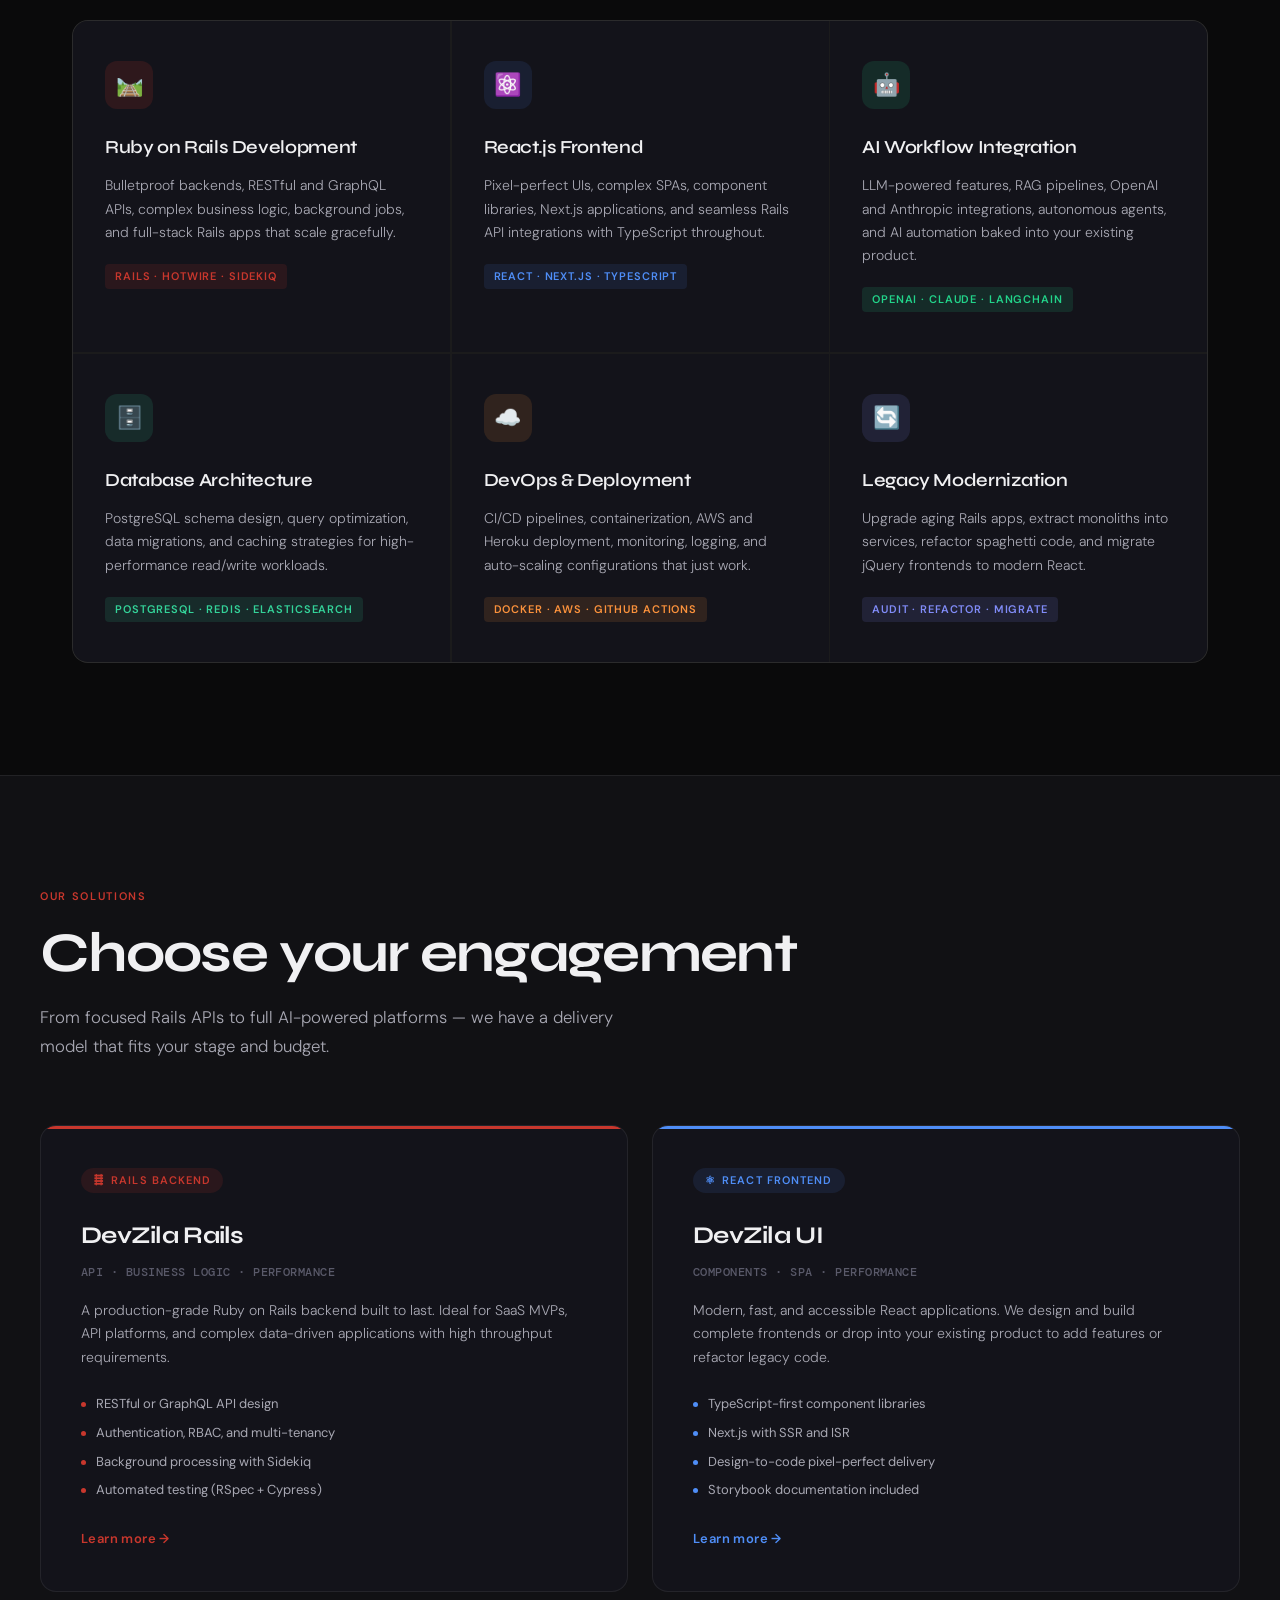
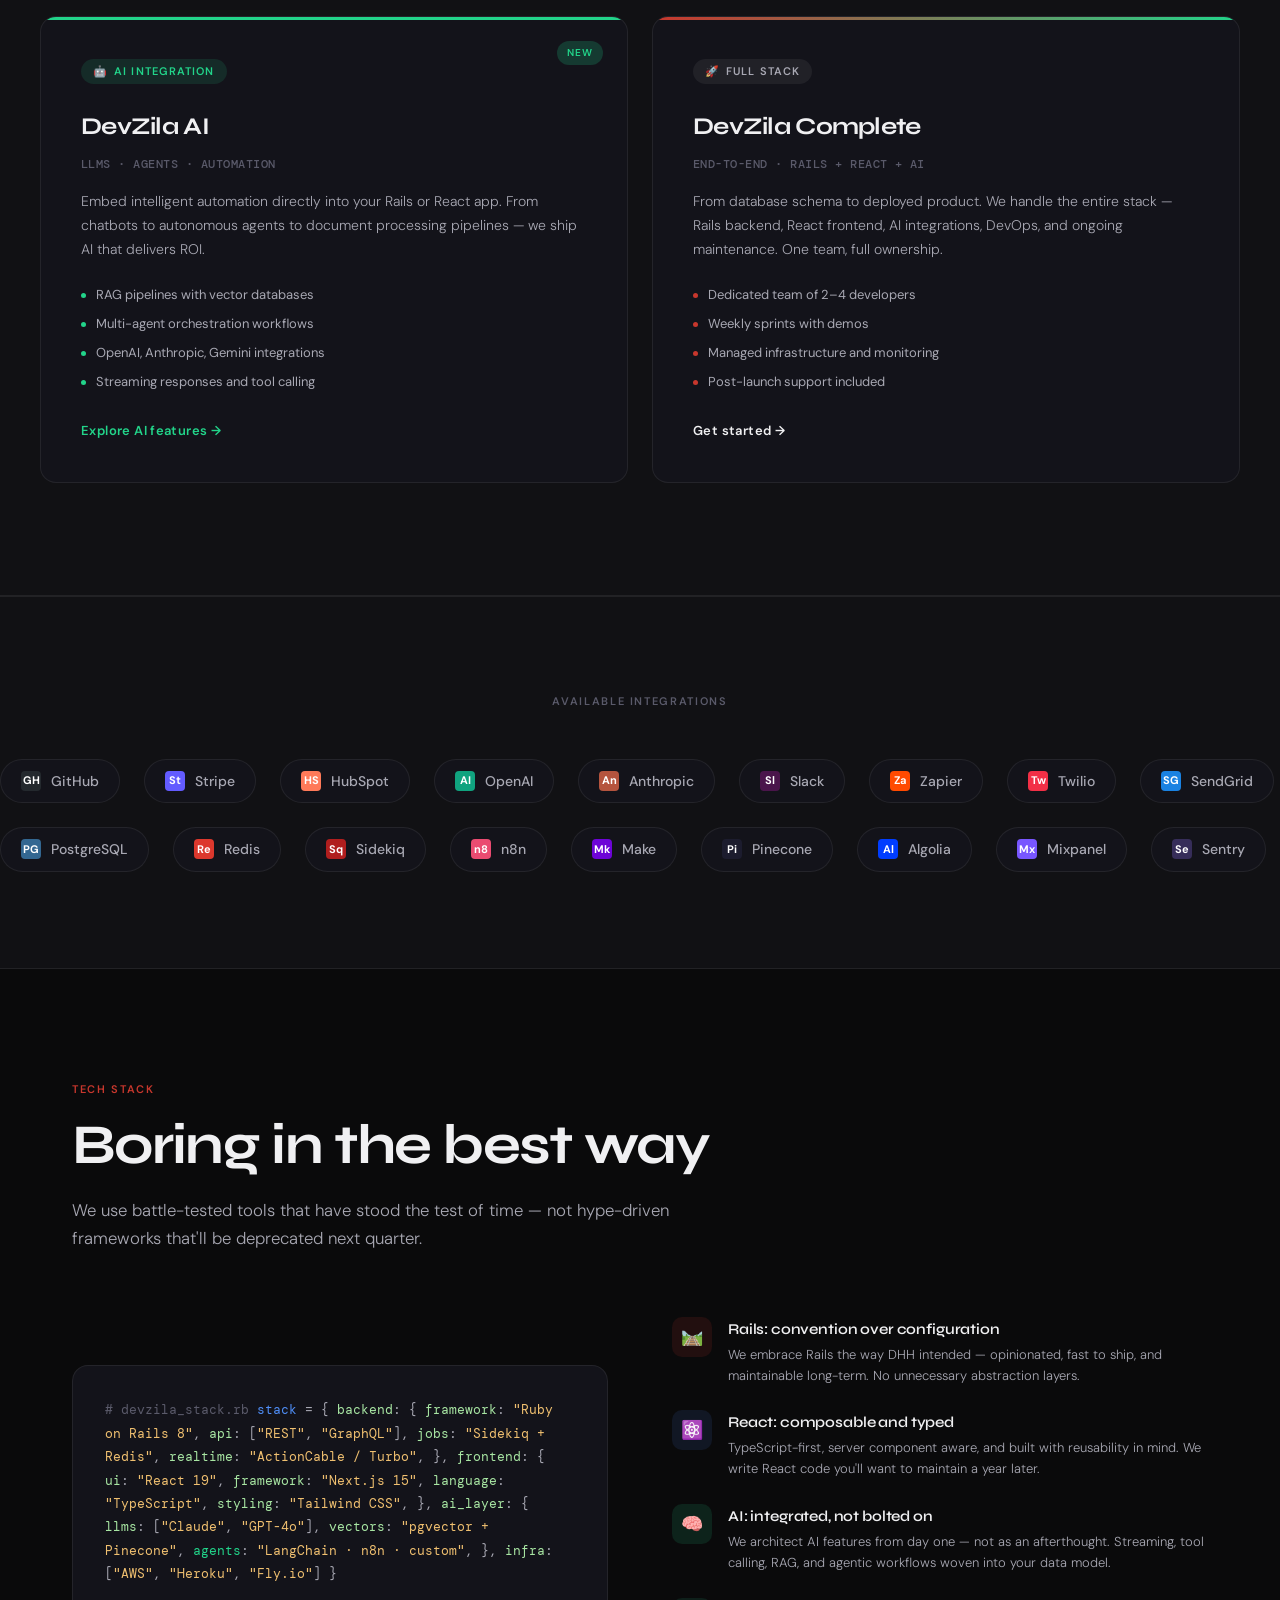
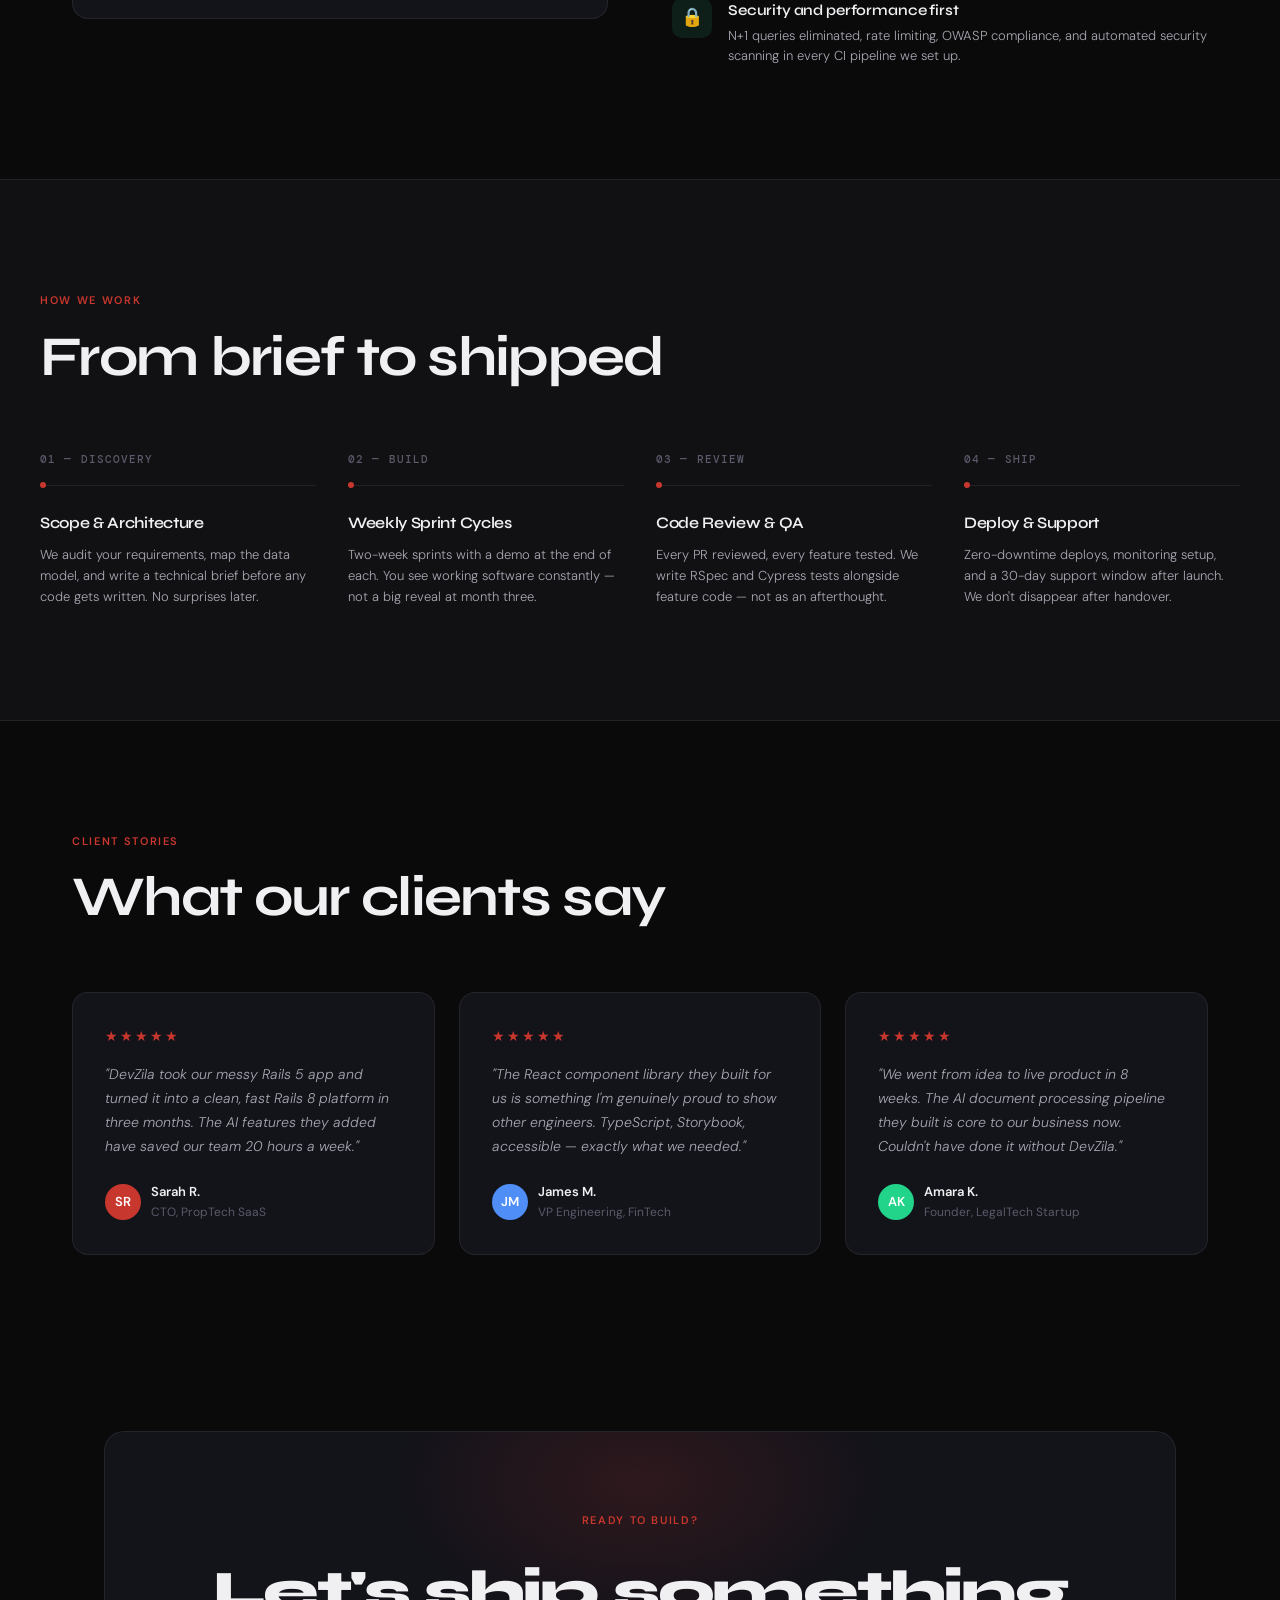
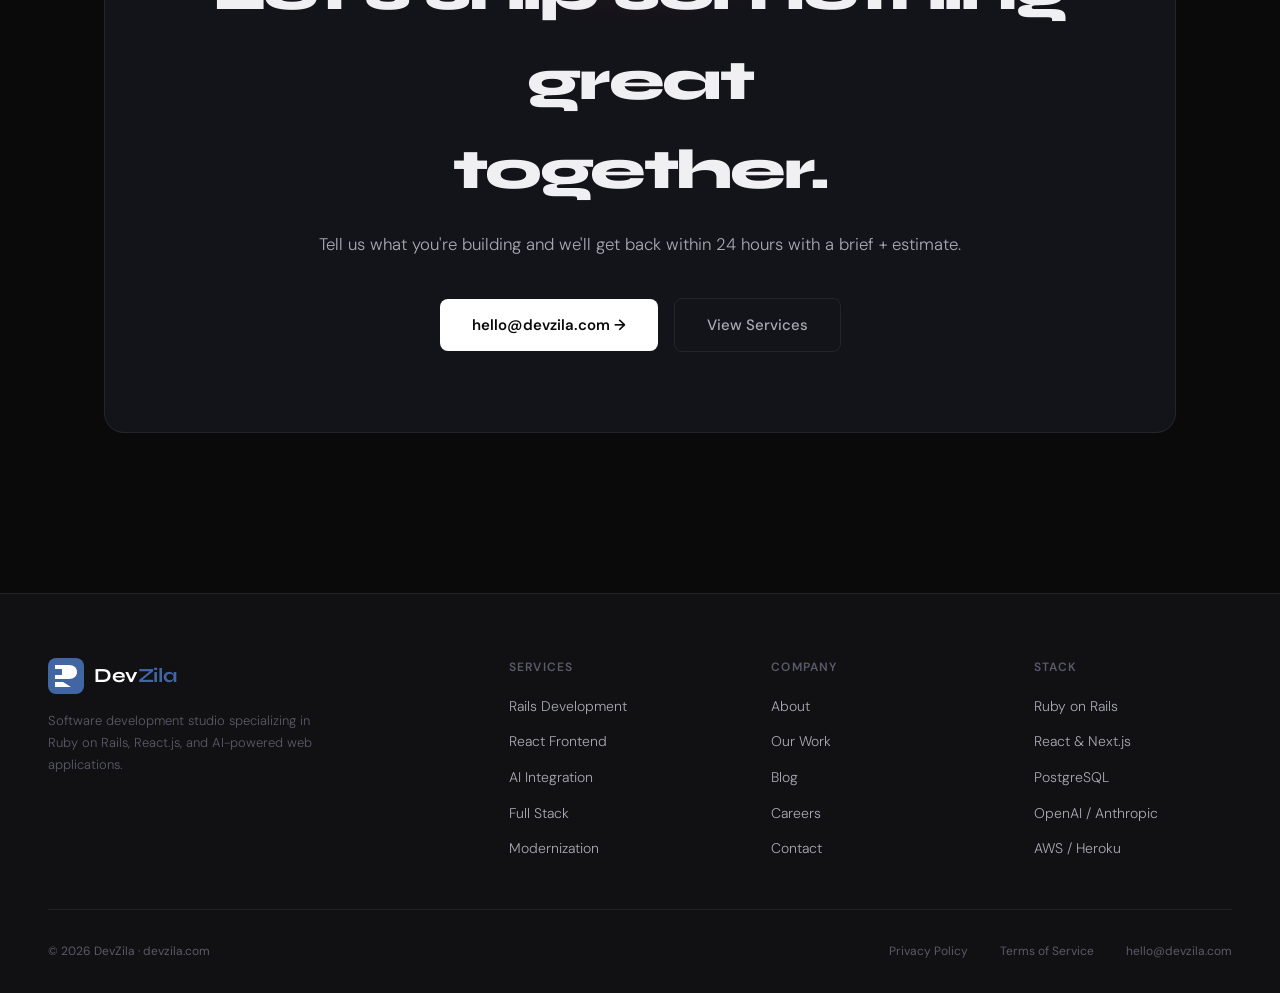
==== commit 4e365267: "Replace orange color" ====
--- a/index.html
+++ b/index.html
@@ -5,7 +5,7 @@
 <meta name="viewport" content="width=device-width, initial-scale=1.0">
 <title>DevZila — Ruby on Rails · React.js · AI Integration</title>
 <link rel="preconnect" href="https://fonts.googleapis.com">
-<link href="https://fonts.googleapis.com/css2?family=DM+Sans:ital,opsz,wght@0,9..40,300;0,9..40,400;0,9..40,500;0,9..40,600;1,9..40,300&family=DM+Mono:wght@400;500&family=Syne:wght@400;500;600;700;800&display=swap" rel="stylesheet">
+<link href="https://fonts.googleapis.com/css2?family=DM+Sans:ital,opsz,wght@0,9..40,300;0,9..40,400;0,9..40,500;0,9..40,600;1,9..40,300&family=DM+Mono:wght@400;500&family=Inter:wght@400;500;600;700;800;900&family=Syne:wght@400;500;600;700;800&display=swap" rel="stylesheet">
 <style>
   *, *::before, *::after { box-sizing: border-box; margin: 0; padding: 0; }
 
@@ -75,11 +75,11 @@
     font-family: var(--font-display);
     font-size: 20px;
     font-weight: 700;
-    color: var(--text-0);
+    color: #ffffff;
     letter-spacing: -0.02em;
   }
 
-  .logo-text span { color: var(--accent); }
+  .logo-text span { color: rgb(66 101 164); }
 
   .nav-links {
     display: flex;
@@ -100,8 +100,8 @@
   .nav-links a:hover { color: var(--text-0); }
 
   .nav-cta {
-    background: var(--accent);
-    color: #fff !important;
+    background: #ffffff;
+    color: #0a0a0b !important;
     padding: 8px 20px;
     border-radius: 6px;
     font-weight: 500 !important;
@@ -109,7 +109,7 @@
     transition: background 0.2s, transform 0.15s !important;
   }
 
-  .nav-cta:hover { background: #a82d24 !important; transform: translateY(-1px); }
+  .nav-cta:hover { background: #e6e6e9 !important; transform: translateY(-1px); }
 
   /* ── HERO ── */
   .hero {
@@ -163,18 +163,18 @@
   }
 
   .hero h1 {
-    font-family: var(--font-display);
+    font-family: 'Inter', sans-serif;
     font-size: clamp(3rem, 8vw, 6.5rem);
     font-weight: 800;
-    line-height: 1.0;
-    letter-spacing: -0.04em;
-    color: var(--text-0);
+    line-height: 1.05;
+    letter-spacing: -0.045em;
+    color: #ffffff;
     margin-bottom: 1.5rem;
     max-width: 14ch;
   }
 
-  .hero h1 .line-accent { color: var(--accent); }
-  .hero h1 .line-blue { color: var(--closeos-blue); }
+  .hero h1 .line-accent { color: #ffffff; }
+  .hero h1 .line-blue { color: #ffffff; }
   .hero h1 .line-purple { color: var(--closeos-green); }
 
   .hero-sub {
@@ -195,8 +195,8 @@
   }
 
   .btn-primary {
-    background: var(--accent);
-    color: #fff;
+    background: #ffffff;
+    color: #0a0a0b;
     padding: 14px 32px;
     border-radius: 8px;
     font-weight: 600;
@@ -206,7 +206,7 @@
     font-family: var(--font-body);
   }
 
-  .btn-primary:hover { background: #a82d24; transform: translateY(-2px); }
+  .btn-primary:hover { background: #e6e6e9; transform: translateY(-2px); }
 
   .btn-ghost {
     background: transparent;
@@ -918,9 +918,9 @@
 <nav>
   <a href="#" class="nav-logo">
     <svg class="logo-icon" viewBox="0 0 36 36" fill="none" xmlns="http://www.w3.org/2000/svg">
-      <rect width="36" height="36" rx="8" fill="#c8372d"/>
+      <rect width="36" height="36" rx="8" fill="rgb(66 101 164)"/>
       <path d="M7 7h14c5 0 8 3 8 7s-3 7-8 7H7V7z" fill="white"/>
-      <rect x="7" y="11" width="7" height="6" fill="#c8372d"/>
+      <rect x="7" y="11" width="7" height="6" fill="rgb(66 101 164)"/>
       <path d="M7 24h8l8 5H7v-5z" fill="white"/>
     </svg>
     <span class="logo-text">Dev<span>Zila</span></span>
@@ -1291,9 +1291,9 @@
       <div class="footer-brand">
         <a href="#" class="nav-logo" style="text-decoration:none;">
           <svg class="logo-icon" viewBox="0 0 36 36" fill="none" xmlns="http://www.w3.org/2000/svg">
-            <rect width="36" height="36" rx="8" fill="#c8372d"/>
+            <rect width="36" height="36" rx="8" fill="rgb(66 101 164)"/>
             <path d="M7 7h14c5 0 8 3 8 7s-3 7-8 7H7V7z" fill="white"/>
-            <rect x="7" y="11" width="7" height="6" fill="#c8372d"/>
+            <rect x="7" y="11" width="7" height="6" fill="rgb(66 101 164)"/>
             <path d="M7 24h8l8 5H7v-5z" fill="white"/>
           </svg>
           <span class="logo-text">Dev<span>Zila</span></span>
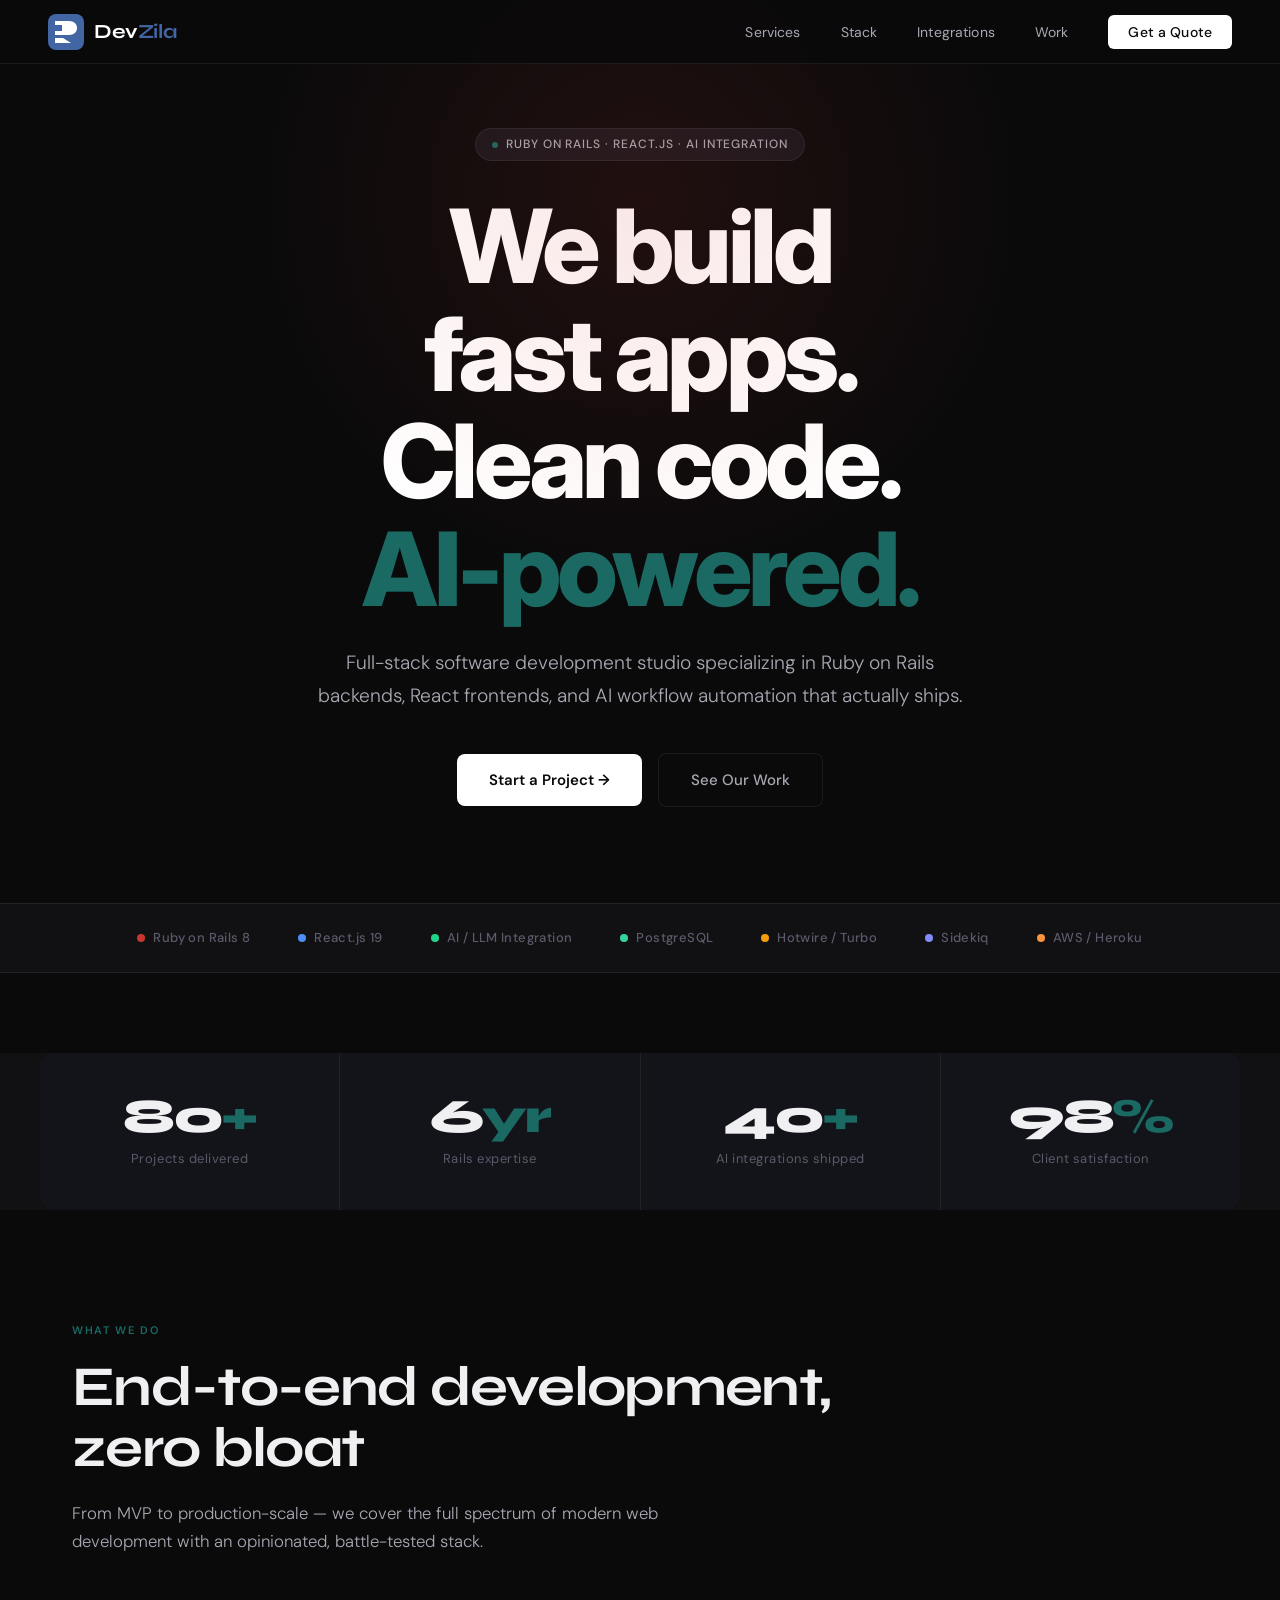
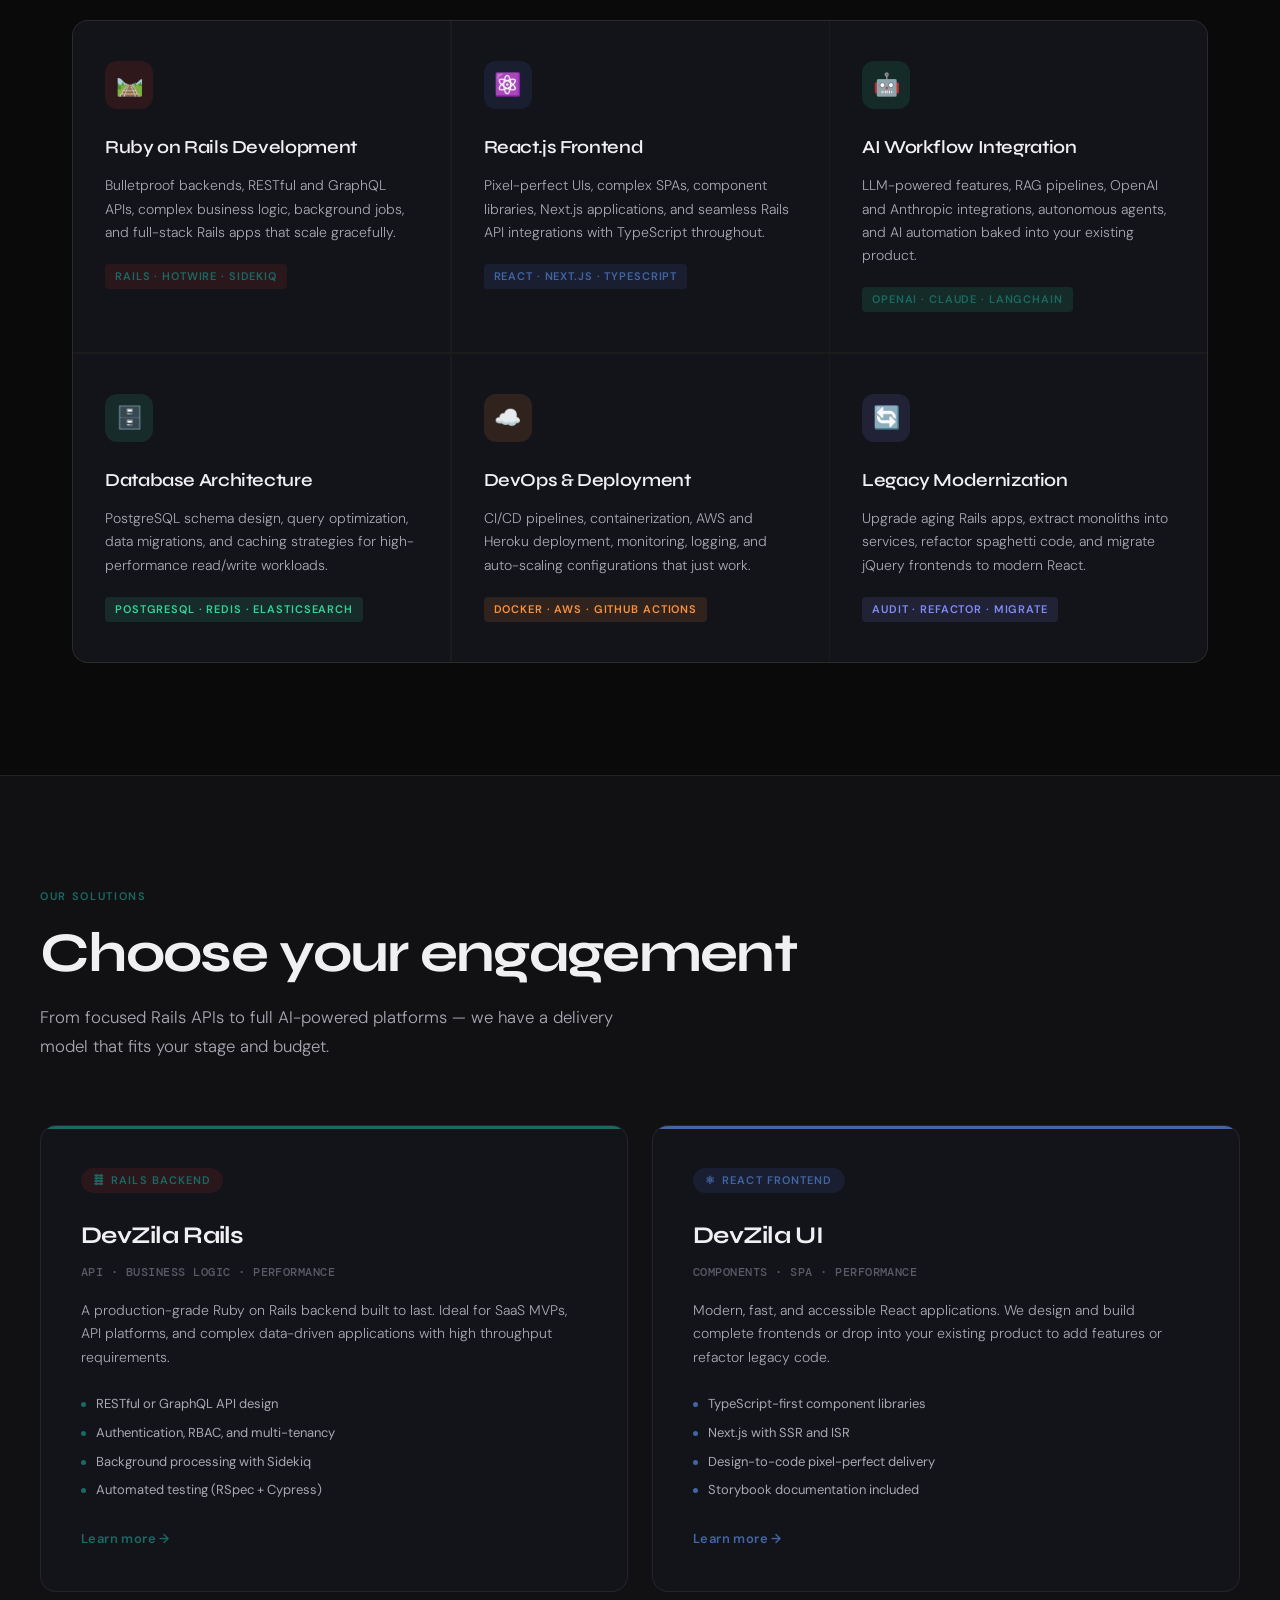
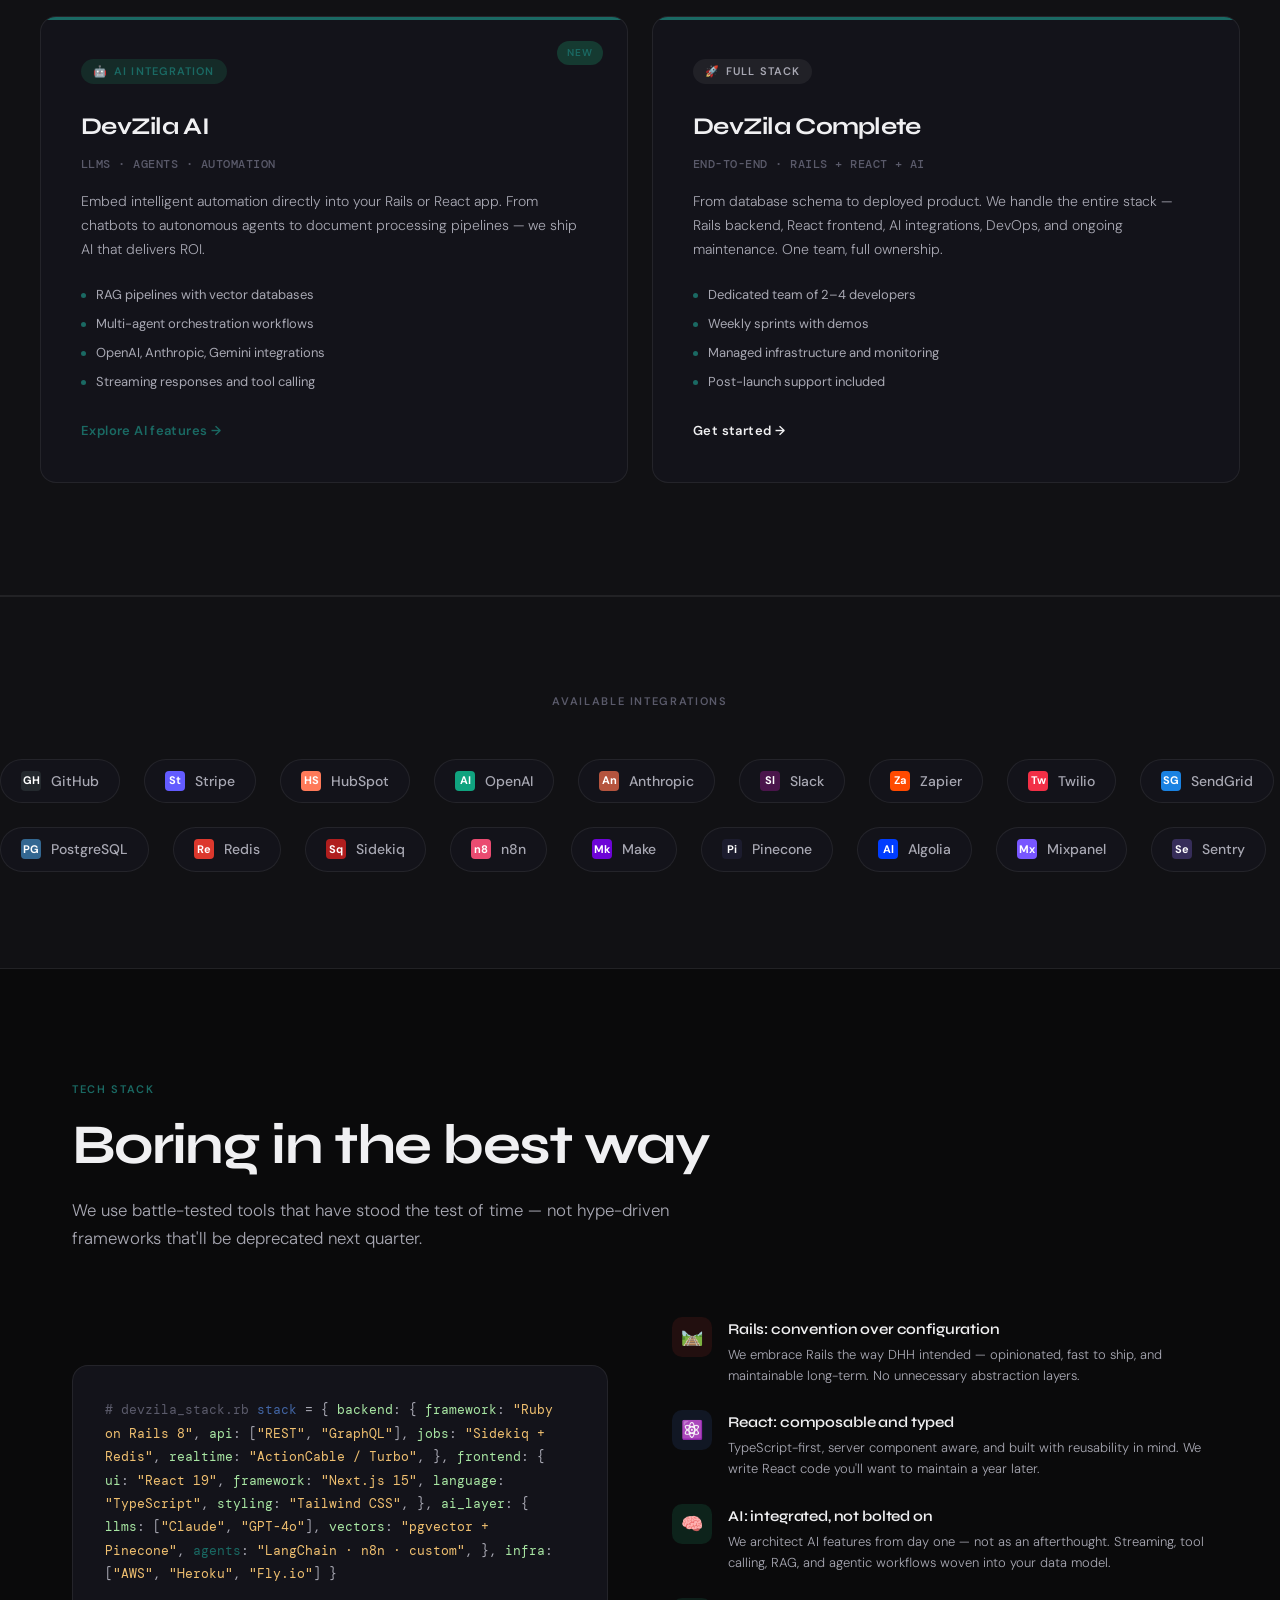
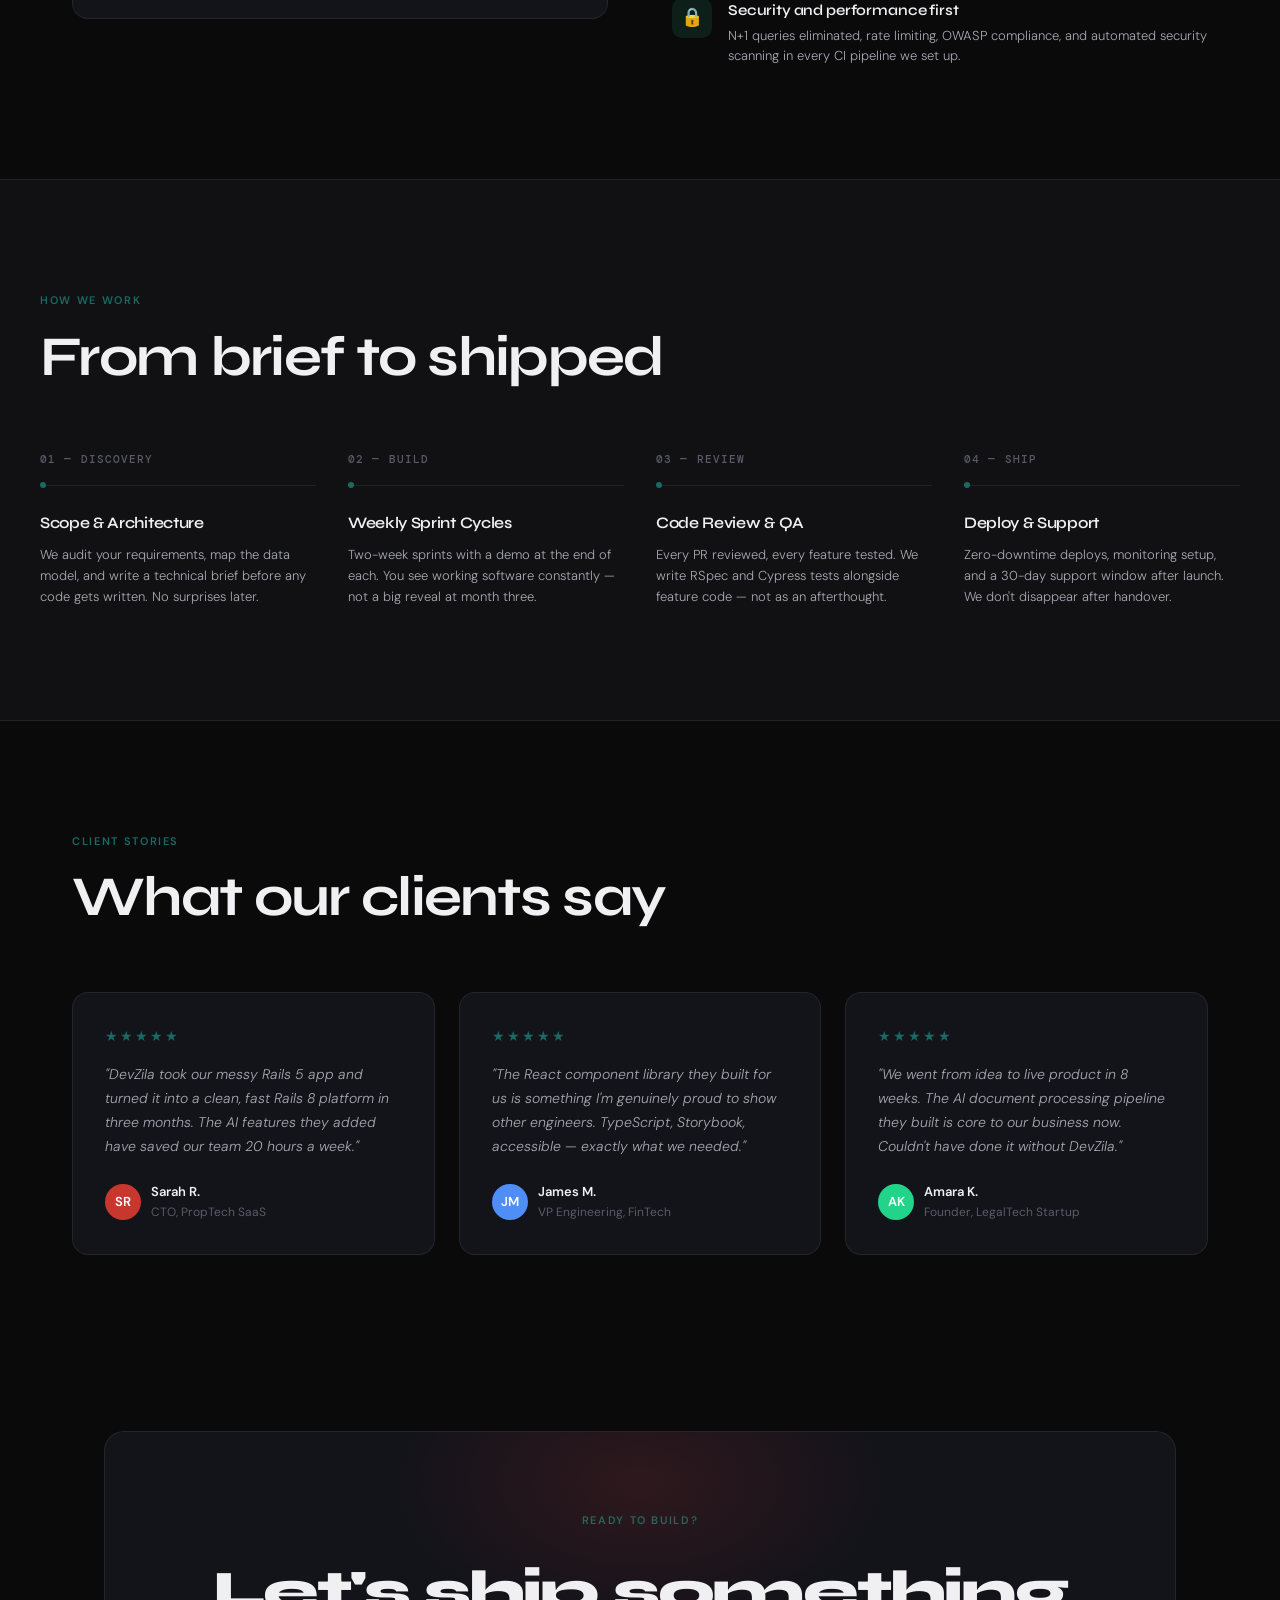
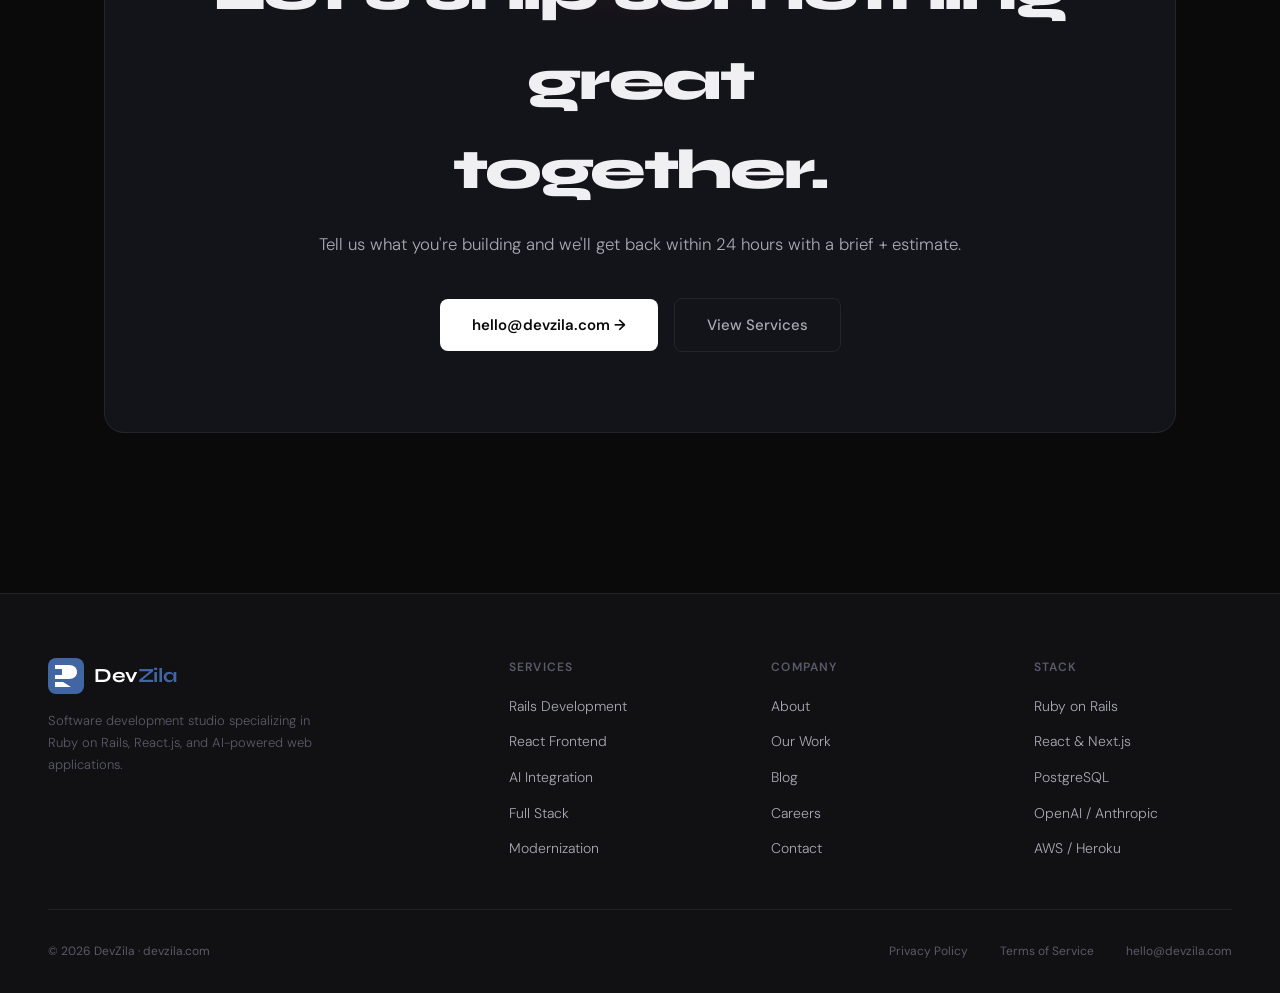
==== commit 93eb9fea: "Color change" ====
--- a/index.html
+++ b/index.html
@@ -17,15 +17,15 @@
     --bg-card: #13131a;
     --border: rgba(255,255,255,0.07);
     --border-hover: rgba(255,255,255,0.15);
-    --accent: #c8372d;
+    --accent: #1a6963;
     --accent-soft: rgba(200,55,45,0.15);
     --accent-glow: rgba(200,55,45,0.08);
     --text-0: #f0f0f2;
     --text-1: #a8a8b3;
     --text-2: #5a5a6a;
-    --rail-red: #c8372d;
-    --closeos-blue: #4f8ef7;
-    --closeos-green: #22d48a;
+    --rail-red: #1a6963;
+    --closeos-blue: #4265a4;
+    --closeos-green: #1a6963;
     --font-display: 'Syne', sans-serif;
     --font-body: 'DM Sans', sans-serif;
     --font-mono: 'DM Mono', monospace;
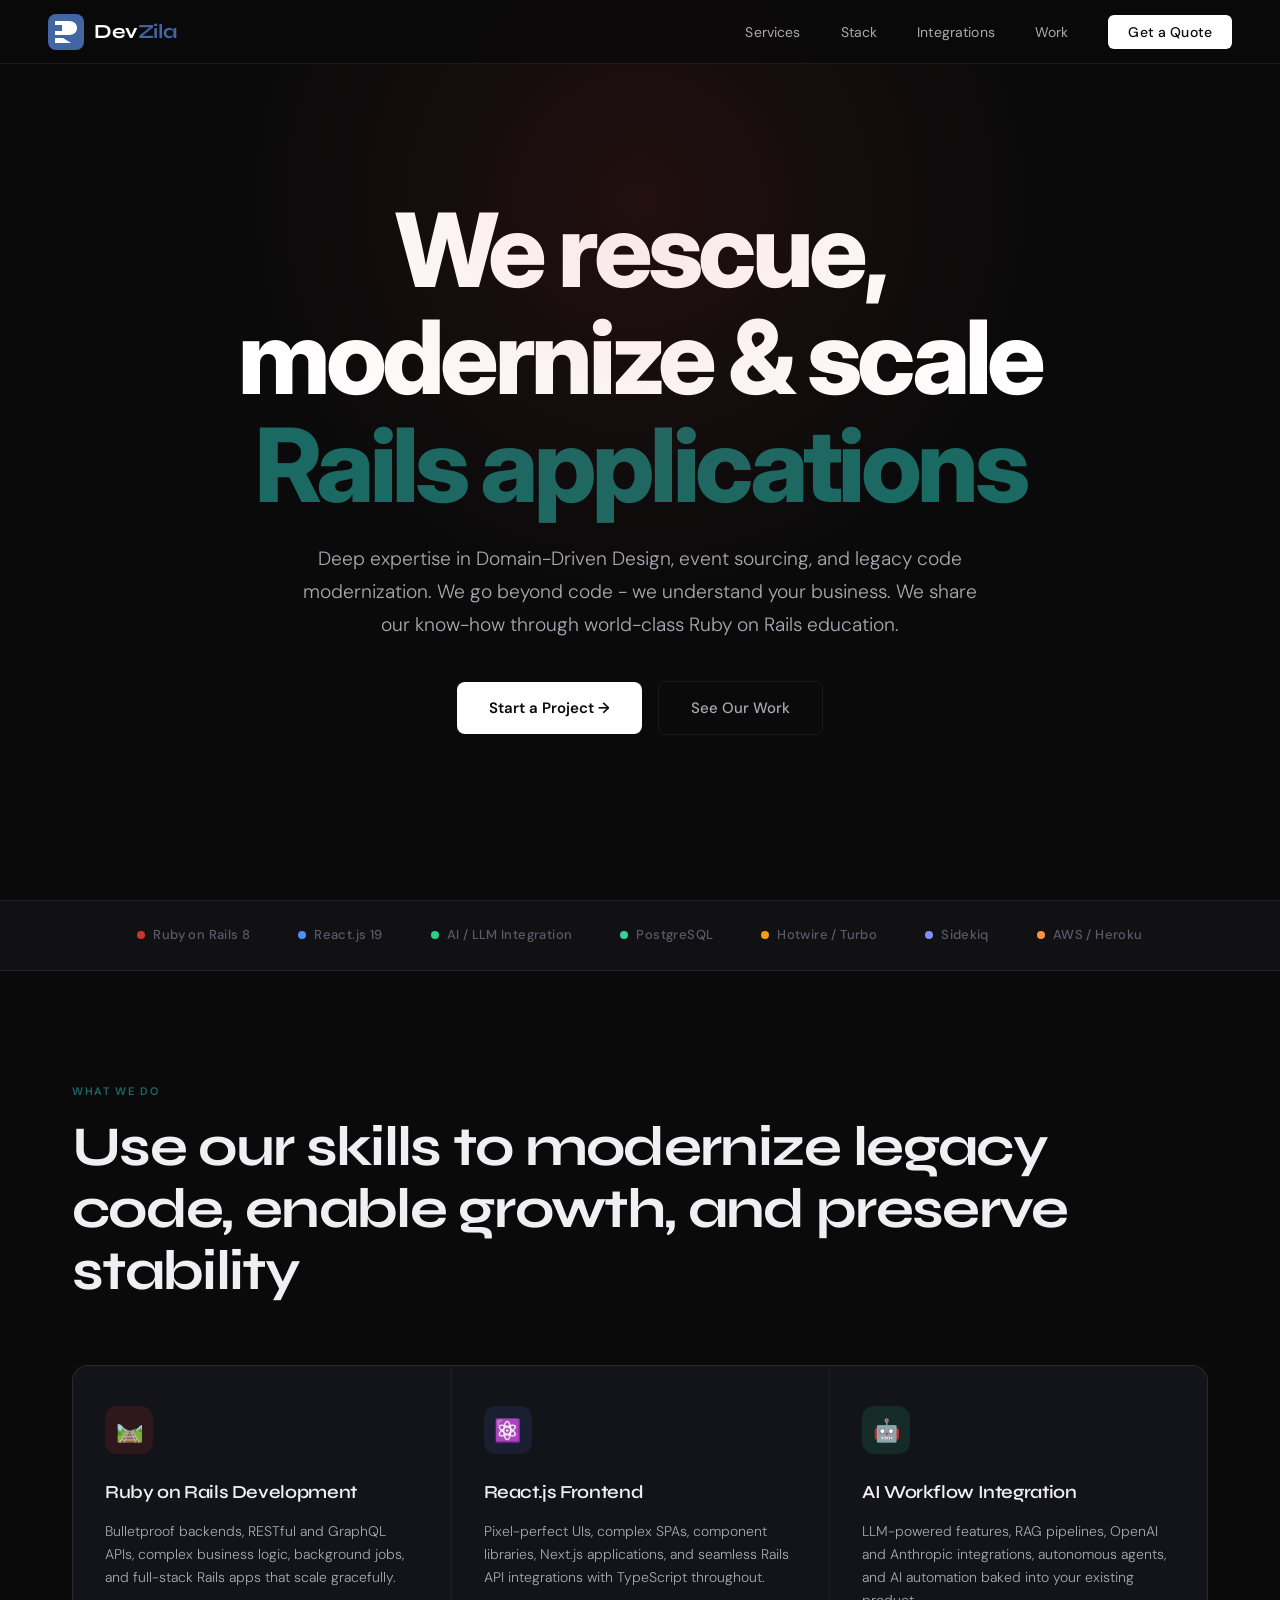
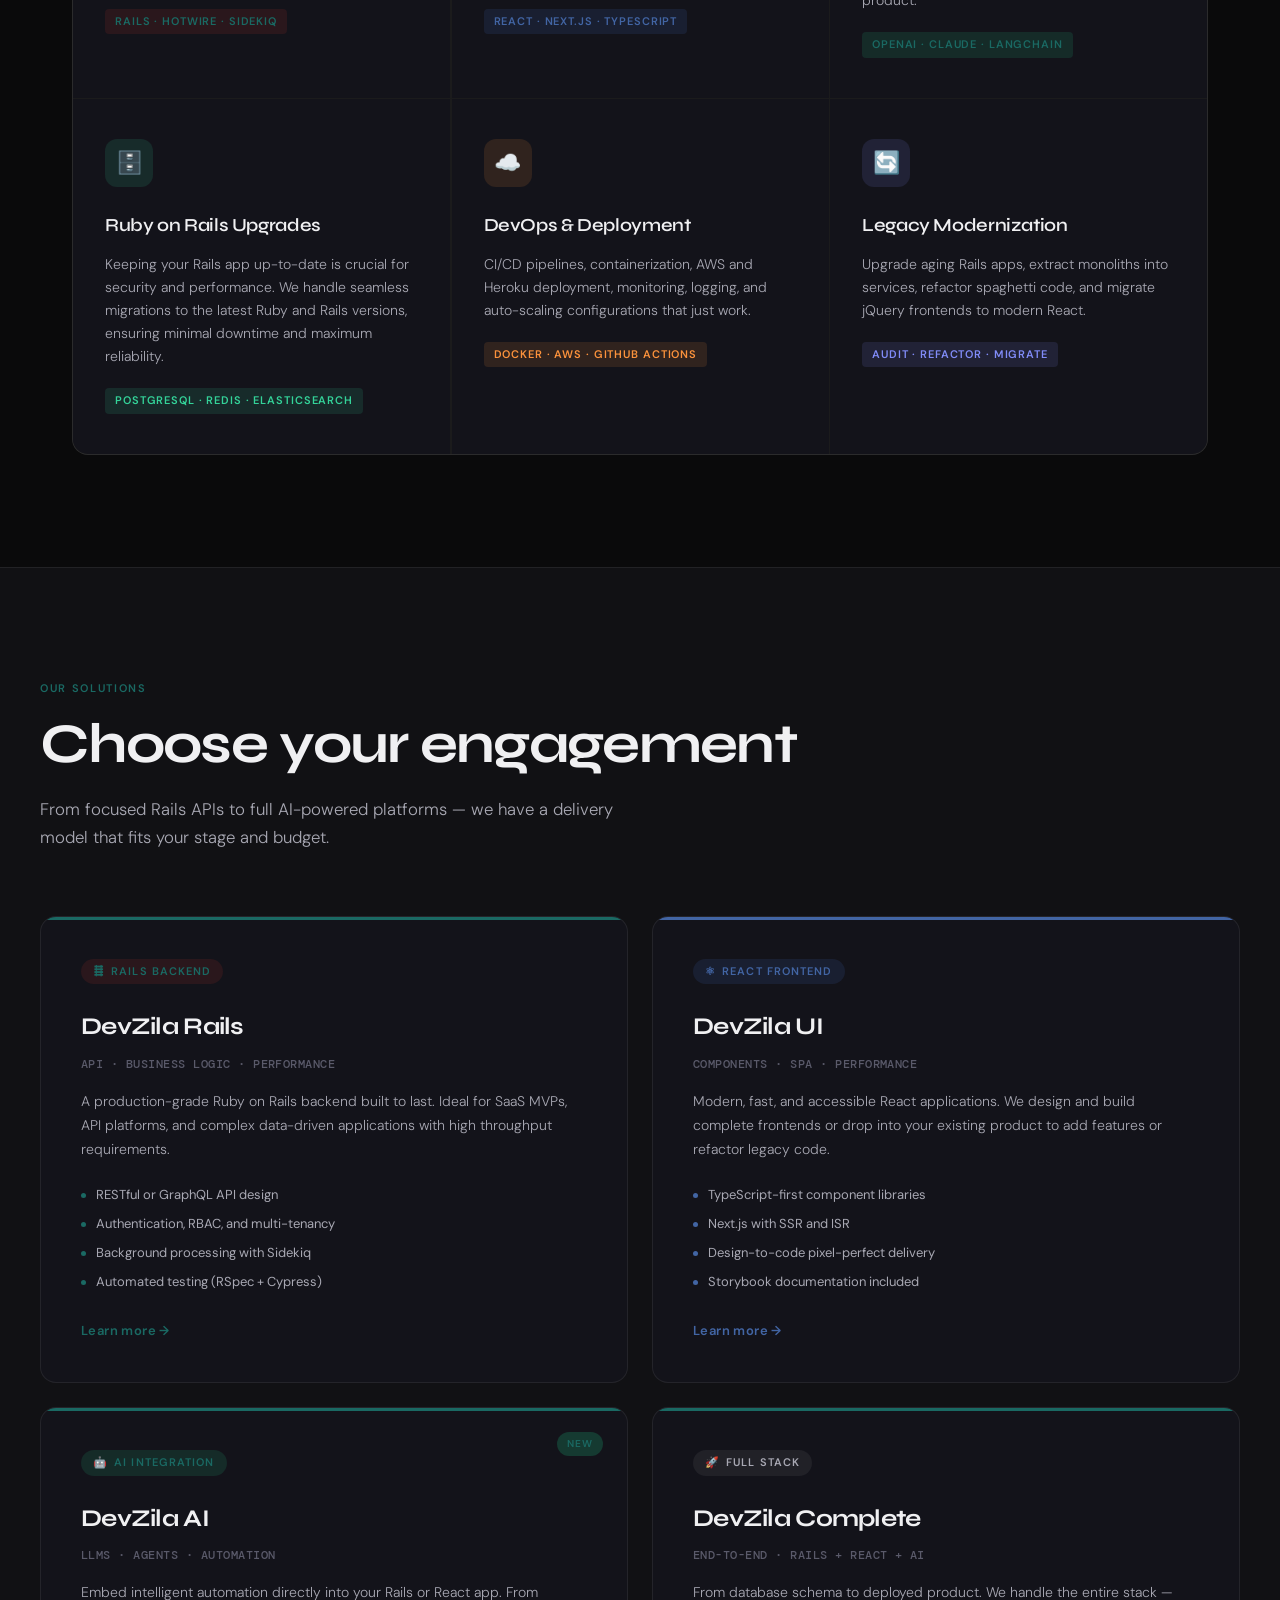
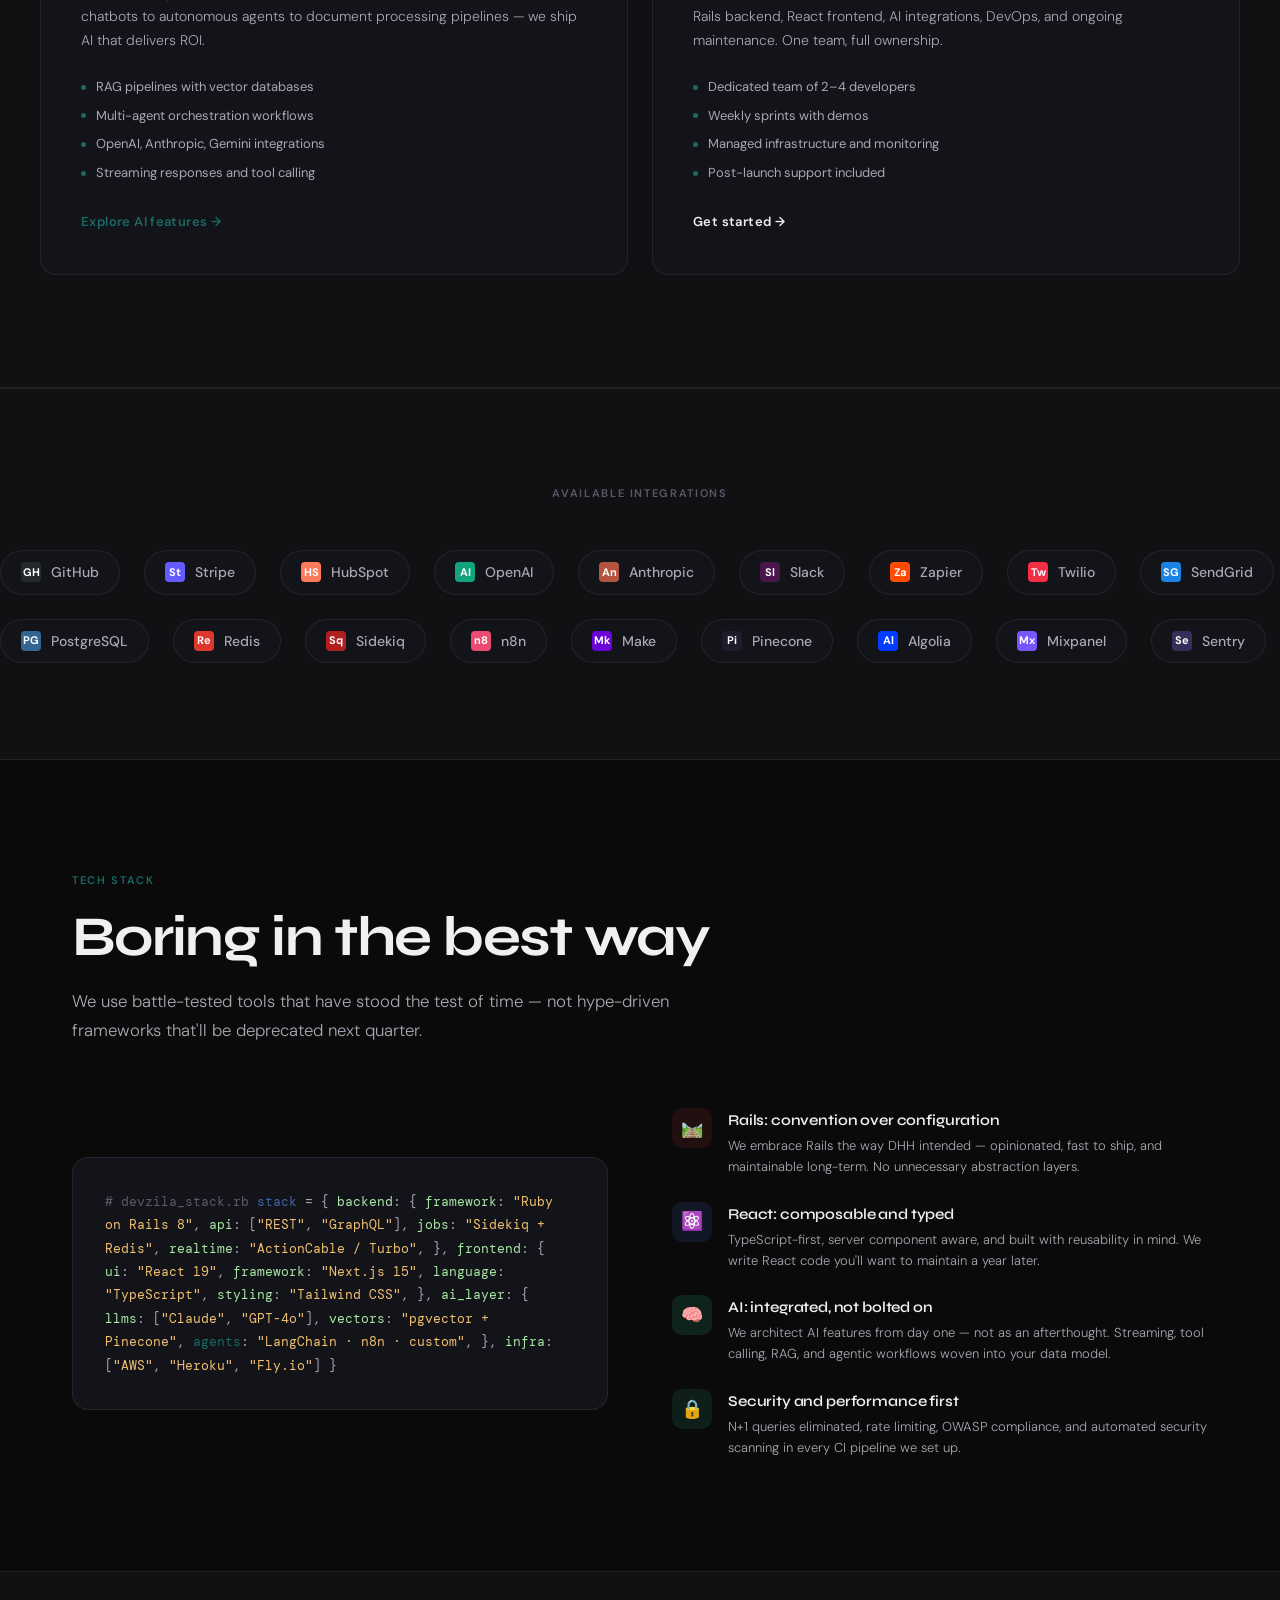
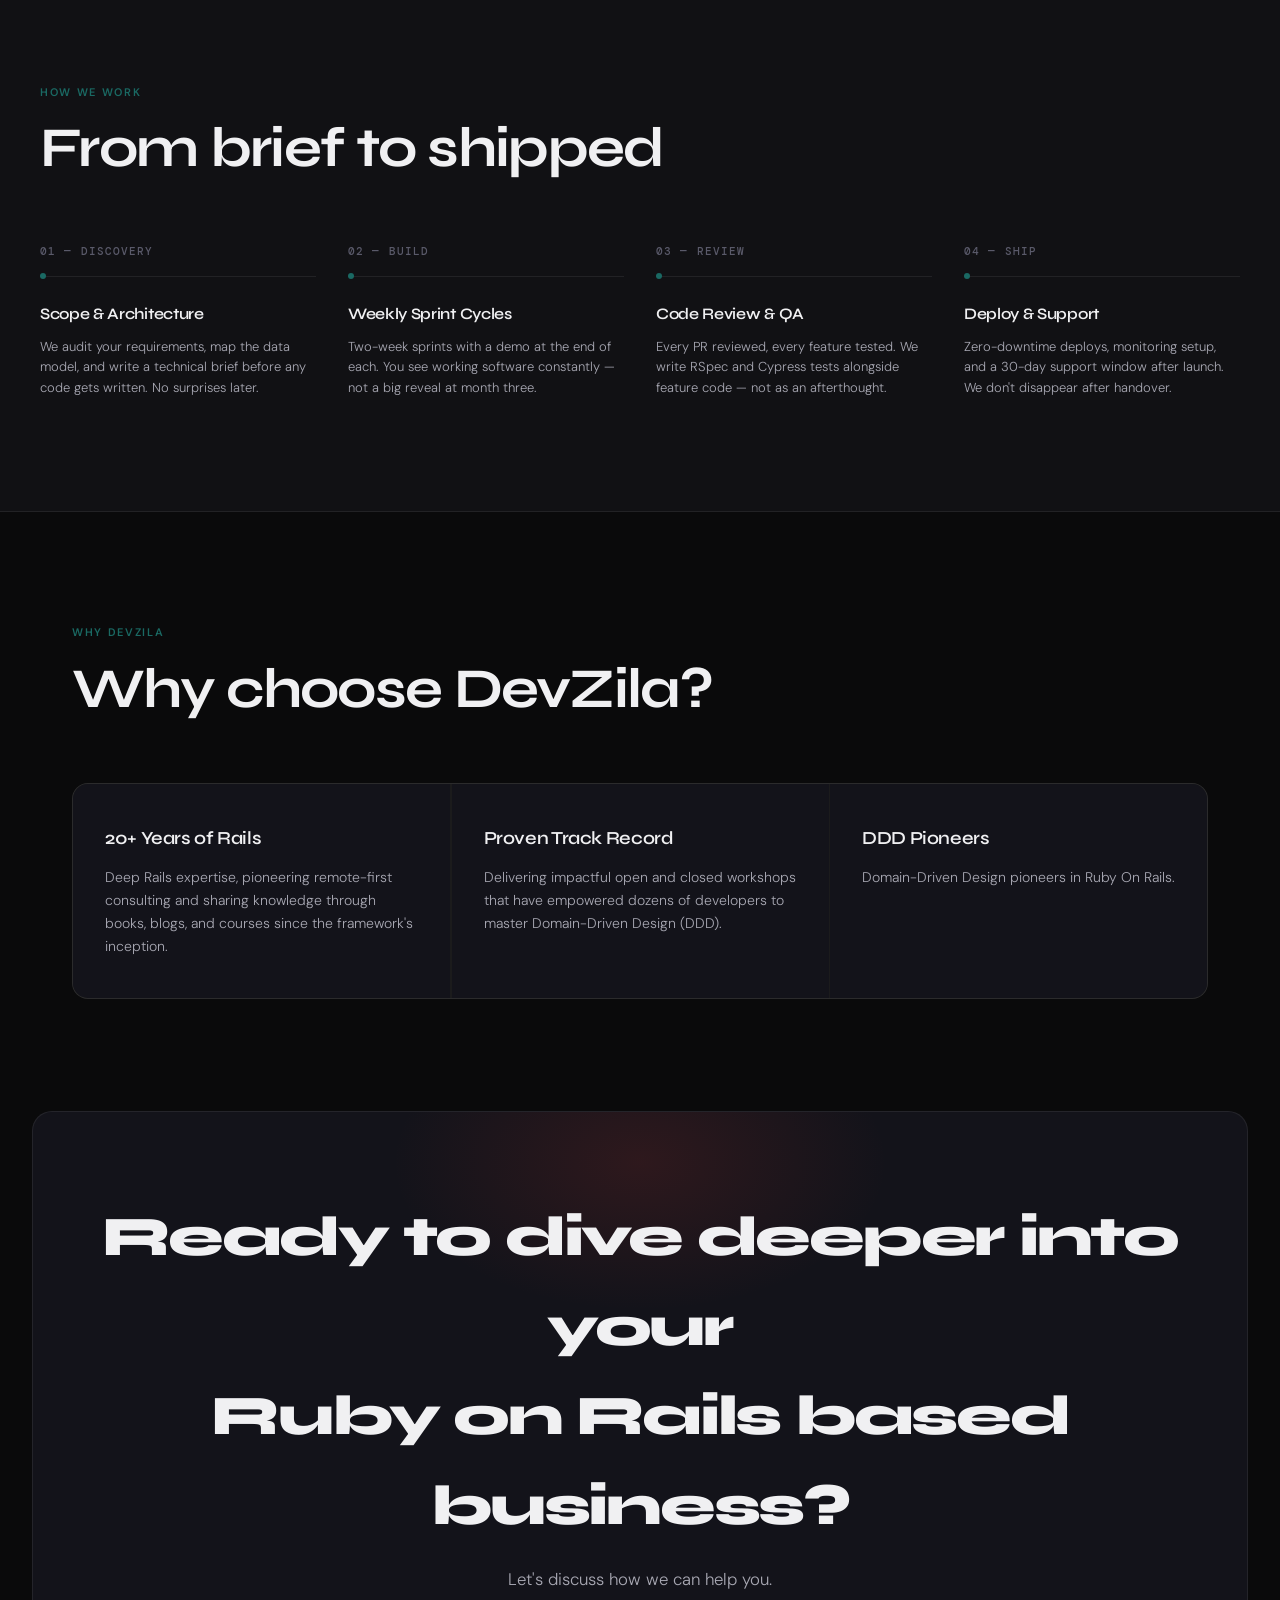
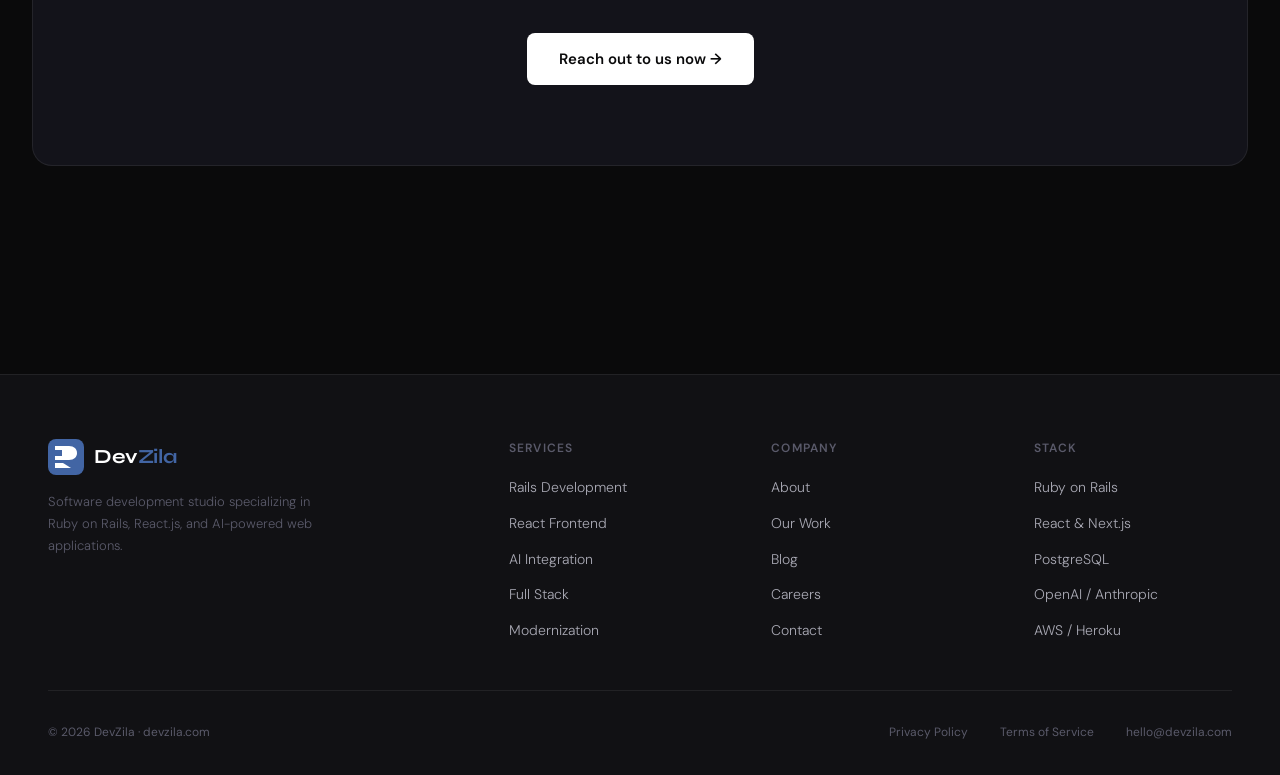
==== commit 2a71811f: "Upgrade content" ====
--- a/index.html
+++ b/index.html
@@ -936,18 +936,18 @@
 
 <!-- HERO -->
 <section class="hero">
-  <div class="hero-badge">
+  <!--<div class="hero-badge">
     <span class="hero-badge-dot"></span>
     Ruby on Rails · React.js · AI Integration
-  </div>
+  </div>-->
   <h1>
-    We build<br>
-    <span class="line-accent">fast apps.</span><br>
-    <span class="line-blue">Clean code.</span><br>
-    <span class="line-purple">AI-powered.</span>
+    We rescue, <br>
+    <span class="line-accent">modernize & scale </span><br>
+    <span class="line-purple">Rails applications</span><br>
+    <!--<span class="line-purple">AI-powered.</span>-->
   </h1>
   <p class="hero-sub">
-    Full-stack software development studio specializing in Ruby on Rails backends, React frontends, and AI workflow automation that actually ships.
+    Deep expertise in Domain-Driven Design, event sourcing, and legacy code modernization. We go beyond code - we understand your business. We share our know-how through world-class Ruby on Rails education.
   </p>
   <div class="hero-actions">
     <a href="#contact" class="btn-primary">Start a Project →</a>
@@ -967,6 +967,7 @@
 </div>
 
 <!-- STATS -->
+ <!--
 <div style="background:var(--bg-1); padding: 0 2rem;">
   <div style="max-width:1200px; margin:0 auto;">
     <div class="stats-row">
@@ -988,13 +989,13 @@
       </div>
     </div>
   </div>
-</div>
+</div>-->
 
 <!-- SERVICES -->
 <section class="section" id="services">
   <div class="section-label">What We Do</div>
-  <h2 class="section-title">End-to-end development,<br>zero bloat</h2>
-  <p class="section-sub">From MVP to production-scale — we cover the full spectrum of modern web development with an opinionated, battle-tested stack.</p>
+  <h2 class="section-title">Use our skills to modernize legacy code, enable growth, and preserve stability</h2>
+  <!--<p class="section-sub">Use our skills to modernize legacy code, enable growth, and preserve stability</p>-->
 
   <div class="services-grid">
     <div class="service-card">
@@ -1017,8 +1018,8 @@
     </div>
     <div class="service-card">
       <div class="service-icon" style="background:rgba(52,211,153,0.12);">🗄️</div>
-      <h3>Database Architecture</h3>
-      <p>PostgreSQL schema design, query optimization, data migrations, and caching strategies for high-performance read/write workloads.</p>
+      <h3>Ruby on Rails Upgrades</h3>
+      <p>Keeping your Rails app up-to-date is crucial for security and performance. We handle seamless migrations to the latest Ruby and Rails versions, ensuring minimal downtime and maximum reliability.</p>
       <span class="service-tag" style="background:rgba(52,211,153,0.12); color:#34d399;">PostgreSQL · Redis · ElasticSearch</span>
     </div>
     <div class="service-card">
@@ -1230,6 +1231,7 @@
 </div>
 
 <!-- TESTIMONIALS -->
+ <!--
 <section class="section" id="work">
   <div class="section-label">Client Stories</div>
   <h2 class="section-title">What our clients say</h2>
@@ -1270,8 +1272,9 @@
     </div>
   </div>
 </section>
-
+-->
 <!-- CTA -->
+ <!--
 <div style="padding:4rem 2rem; max-width:1200px; margin:0 auto;" id="contact">
   <div class="cta-banner">
     <div class="section-label" style="margin-bottom:1rem;">Ready to build?</div>
@@ -1280,6 +1283,39 @@
     <div class="cta-actions">
       <a href="mailto:hello@devzila.com" class="btn-primary">hello@devzila.com →</a>
       <a href="#services" class="btn-ghost">View Services</a>
+    </div>
+  </div>
+</div>
+-->
+
+<!-- WHY CHOOSE -->
+<section class="section">
+  <div class="section-label">Why DevZila</div>
+  <h2 class="section-title">Why choose DevZila?</h2>
+
+  <div class="services-grid">
+    <div class="service-card">
+      <h3>20+ Years of Rails</h3>
+      <p>Deep Rails expertise, pioneering remote-first consulting and sharing knowledge through books, blogs, and courses since the framework's inception.</p>
+    </div>
+    <div class="service-card">
+      <h3>Proven Track Record</h3>
+      <p>Delivering impactful open and closed workshops that have empowered dozens of developers to master Domain-Driven Design (DDD).</p>
+    </div>
+    <div class="service-card">
+      <h3>DDD Pioneers</h3>
+      <p>Domain-Driven Design pioneers in Ruby On Rails.</p>
+    </div>
+  </div>
+</section>
+
+<!-- CTA -->
+<div style="padding: 0 0 7rem;" id="contact">
+  <div class="cta-banner">
+    <h2>Ready to dive deeper into your<br>Ruby on Rails based business?</h2>
+    <p>Let's discuss how we can help you.</p>
+    <div class="cta-actions">
+      <a href="mailto:hello@devzila.com" class="btn-primary">Reach out to us now →</a>
     </div>
   </div>
 </div>
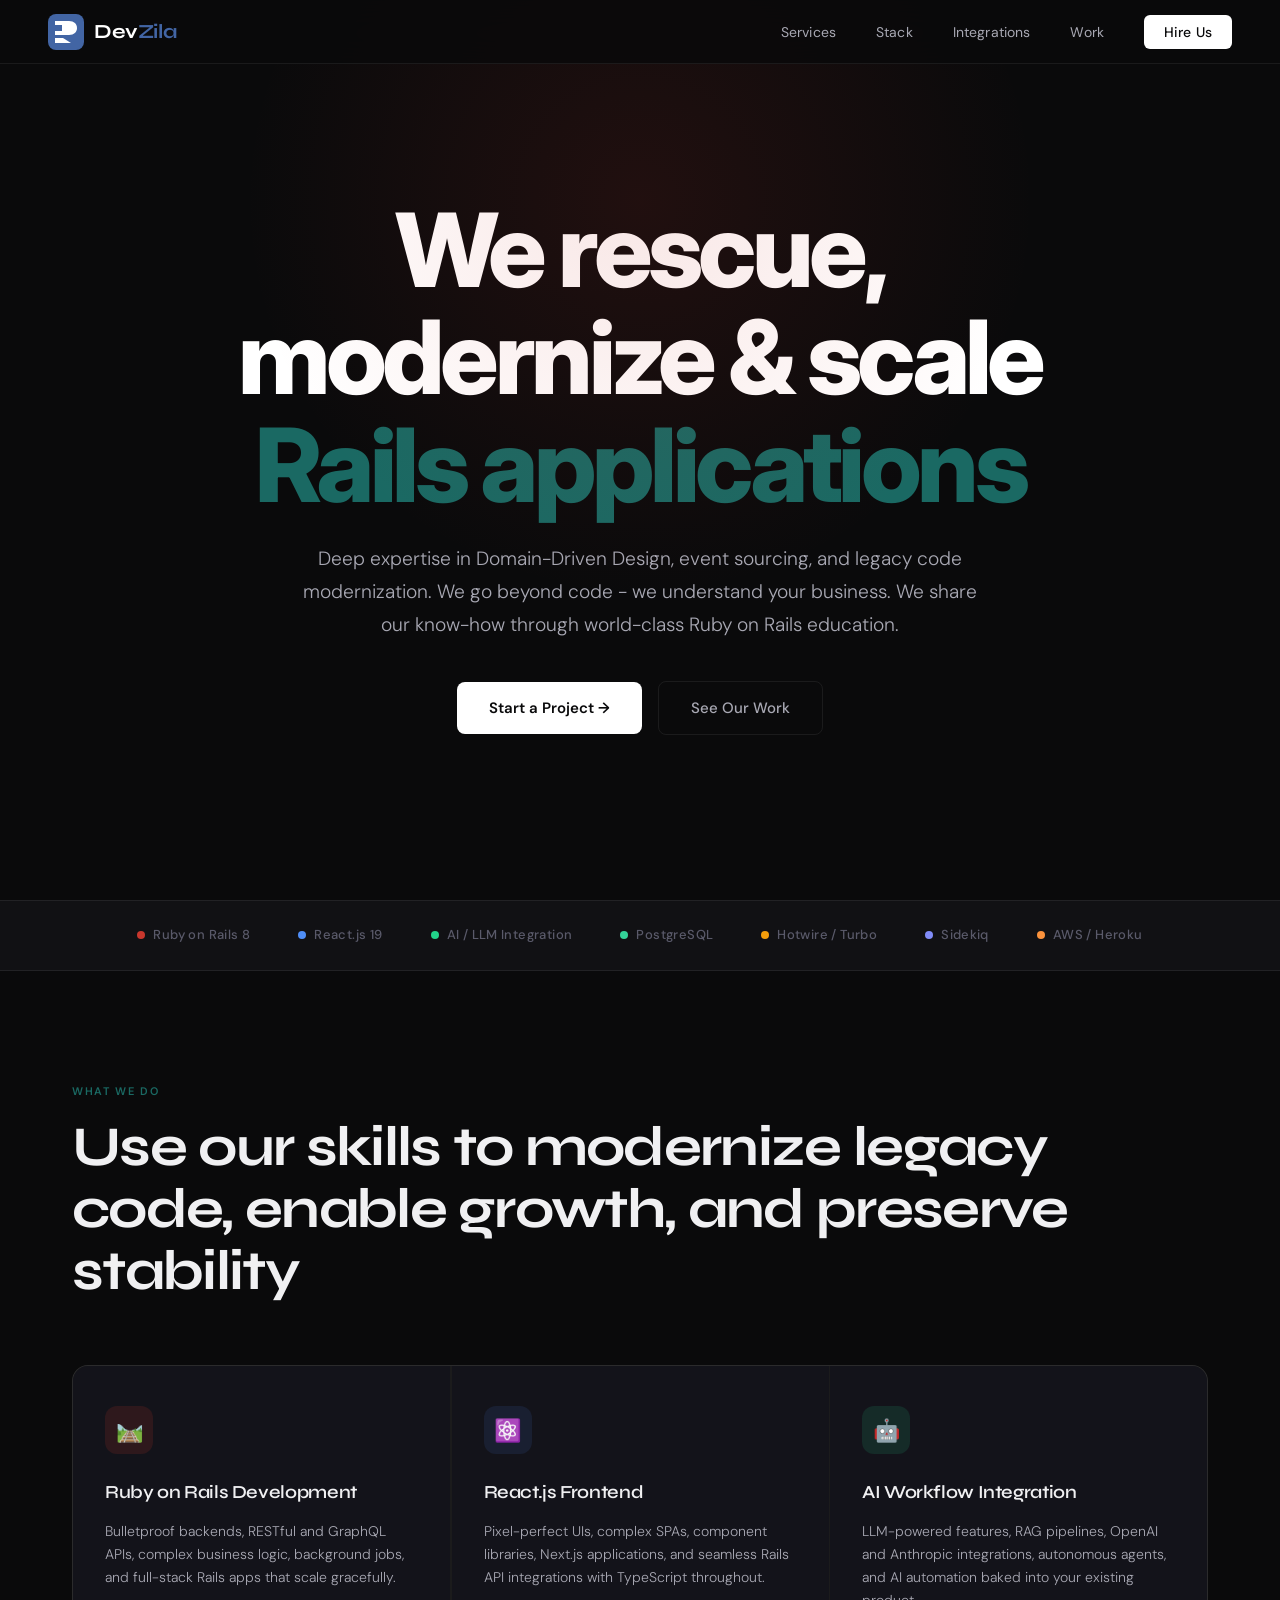
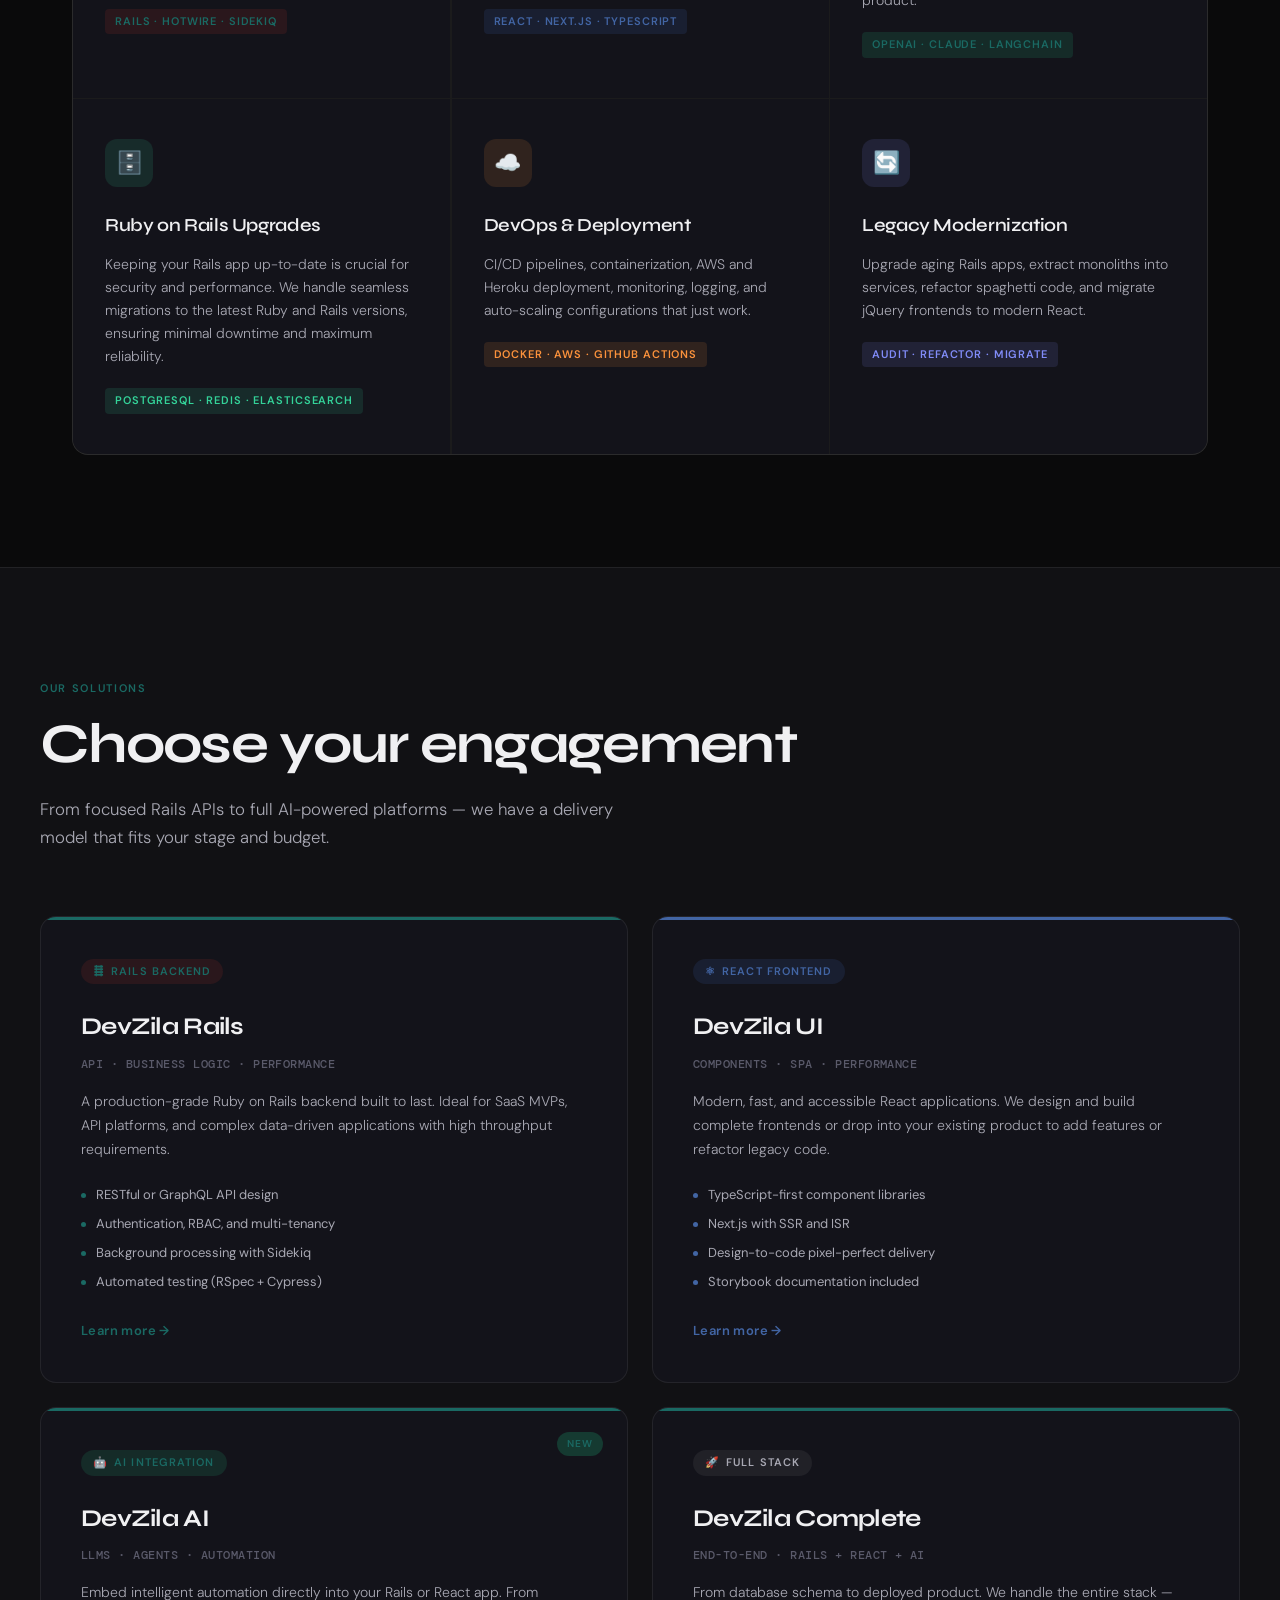
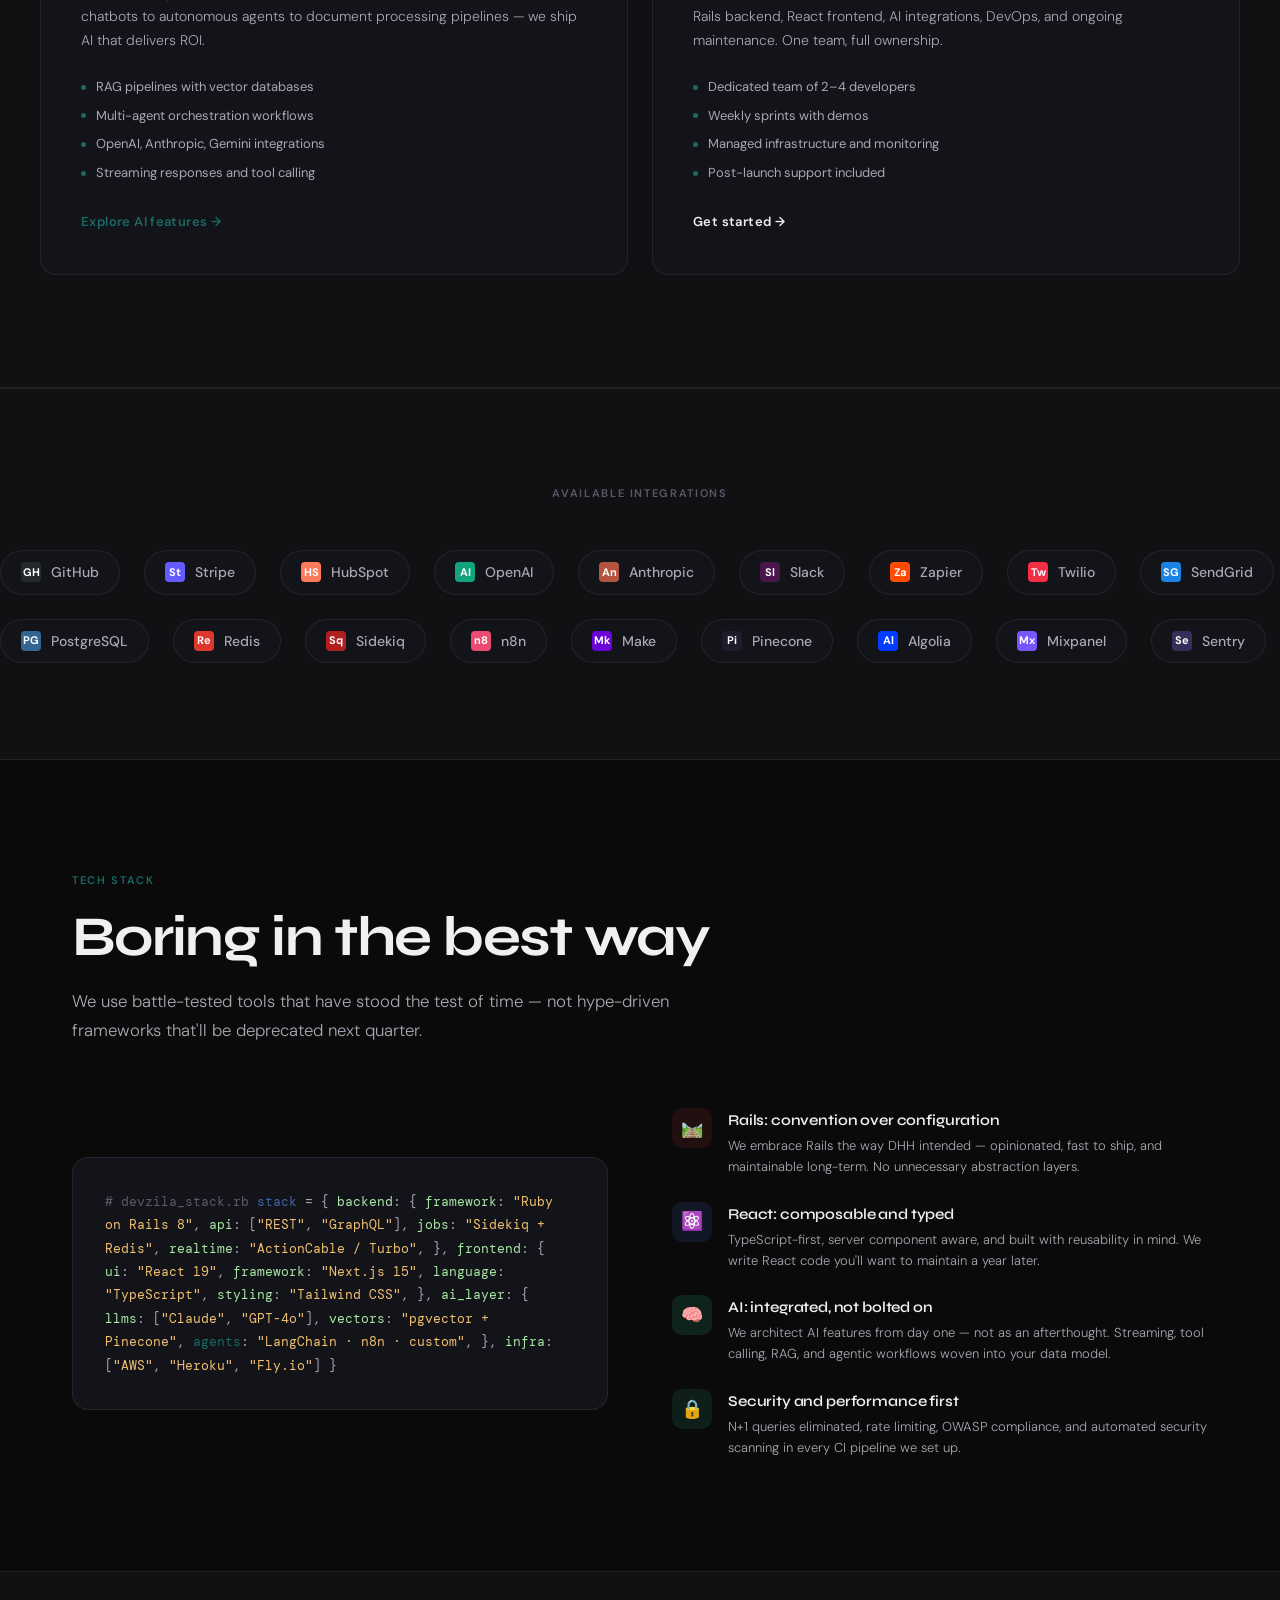
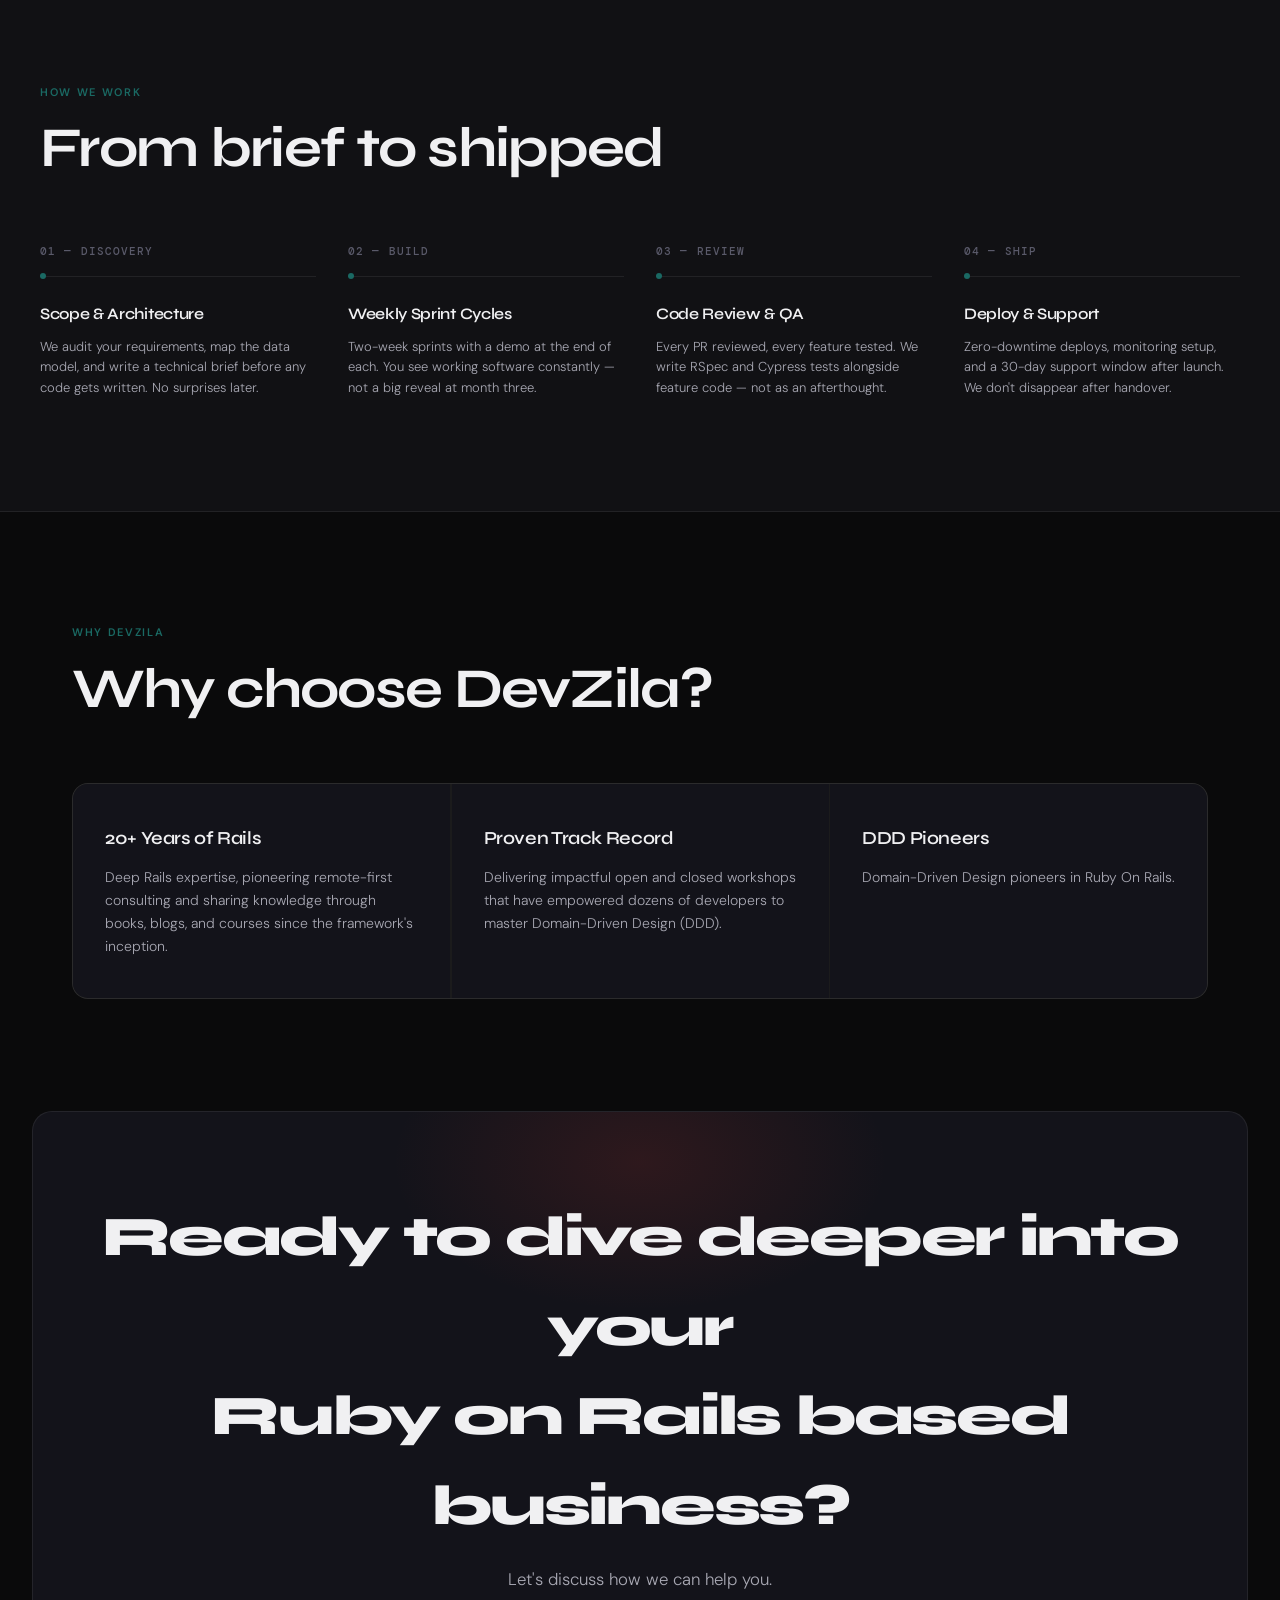
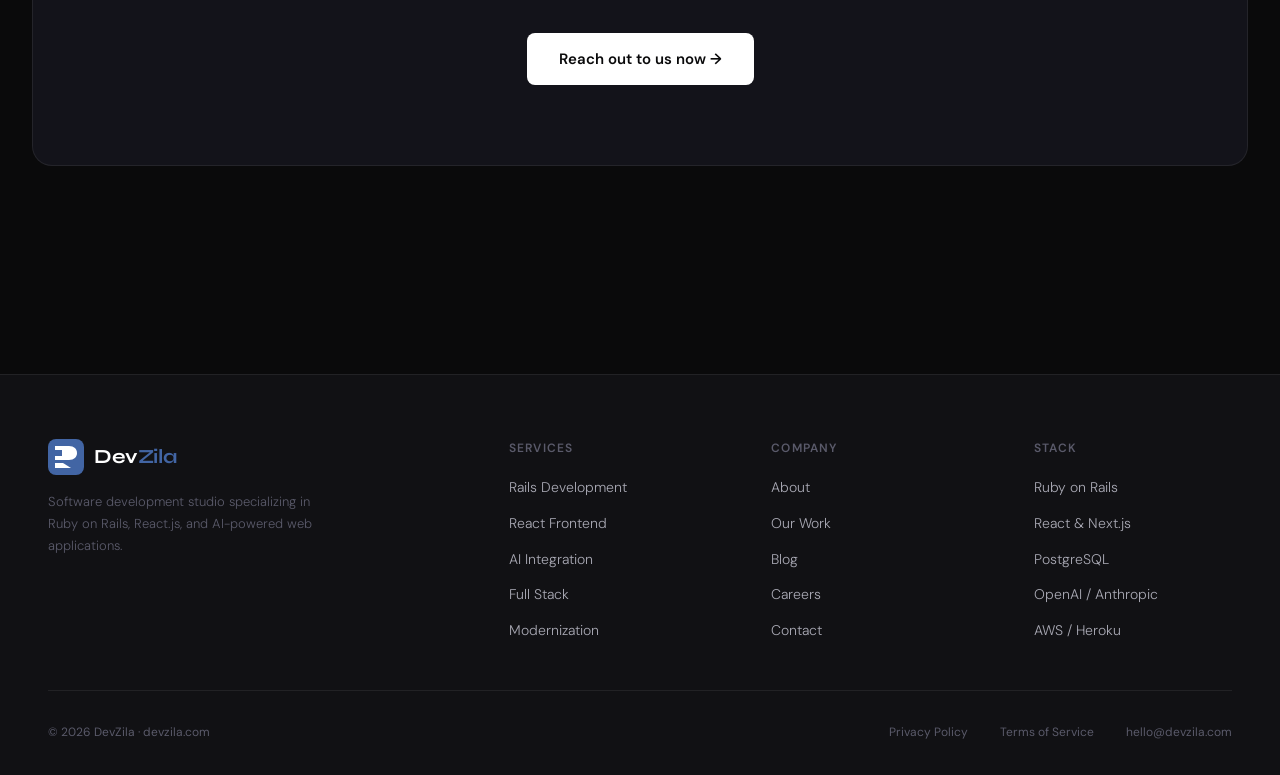
==== commit 895d9813: "Add hire us page" ====
--- a/index.html
+++ b/index.html
@@ -930,7 +930,7 @@
     <li><a href="#stack">Stack</a></li>
     <li><a href="#integrations">Integrations</a></li>
     <li><a href="#work">Work</a></li>
-    <li><a href="#contact" class="nav-cta">Get a Quote</a></li>
+    <li><a href="hire-us.html" class="nav-cta">Hire Us</a></li>
   </ul>
 </nav>
 
@@ -950,7 +950,7 @@
     Deep expertise in Domain-Driven Design, event sourcing, and legacy code modernization. We go beyond code - we understand your business. We share our know-how through world-class Ruby on Rails education.
   </p>
   <div class="hero-actions">
-    <a href="#contact" class="btn-primary">Start a Project →</a>
+    <a href="hire-us.html" class="btn-primary">Start a Project →</a>
     <a href="#services" class="btn-ghost">See Our Work</a>
   </div>
 </section>
@@ -1315,7 +1315,7 @@
     <h2>Ready to dive deeper into your<br>Ruby on Rails based business?</h2>
     <p>Let's discuss how we can help you.</p>
     <div class="cta-actions">
-      <a href="mailto:hello@devzila.com" class="btn-primary">Reach out to us now →</a>
+      <a href="hire-us.html" class="btn-primary">Reach out to us now →</a>
     </div>
   </div>
 </div>
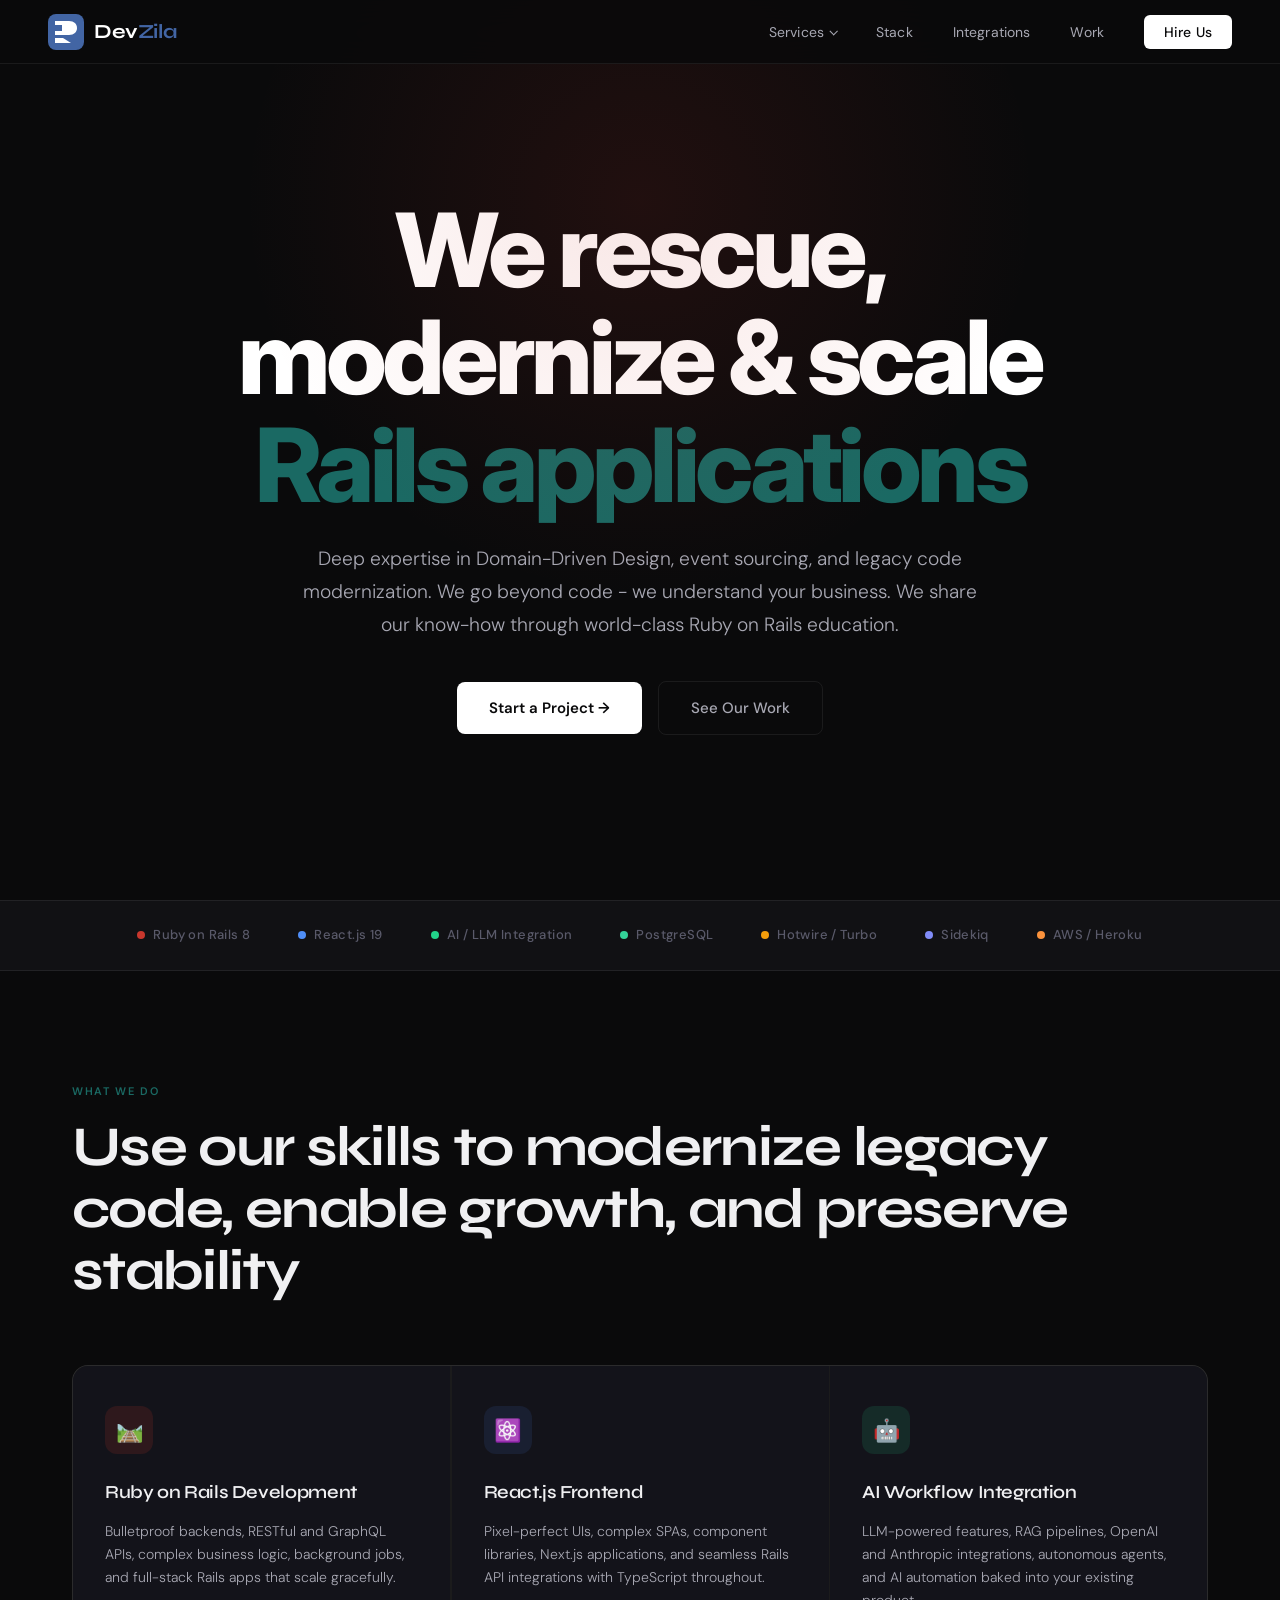
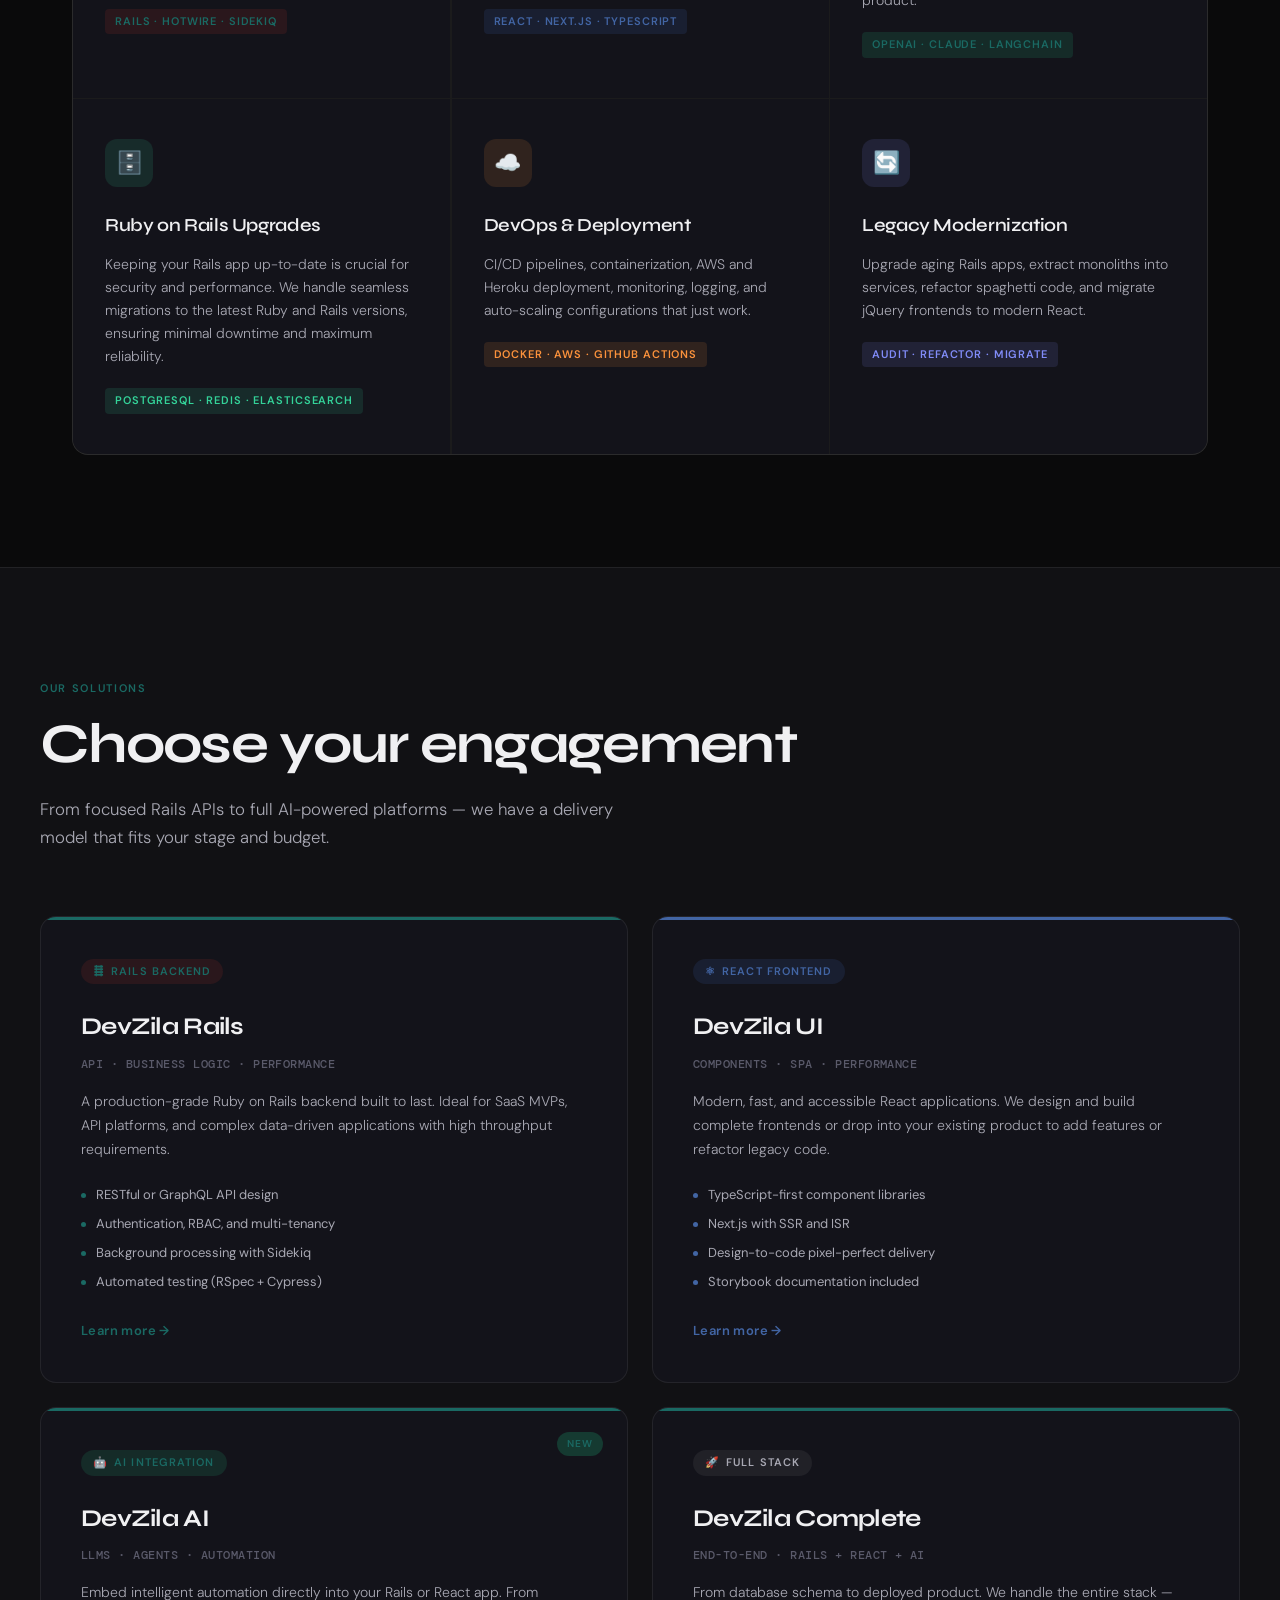
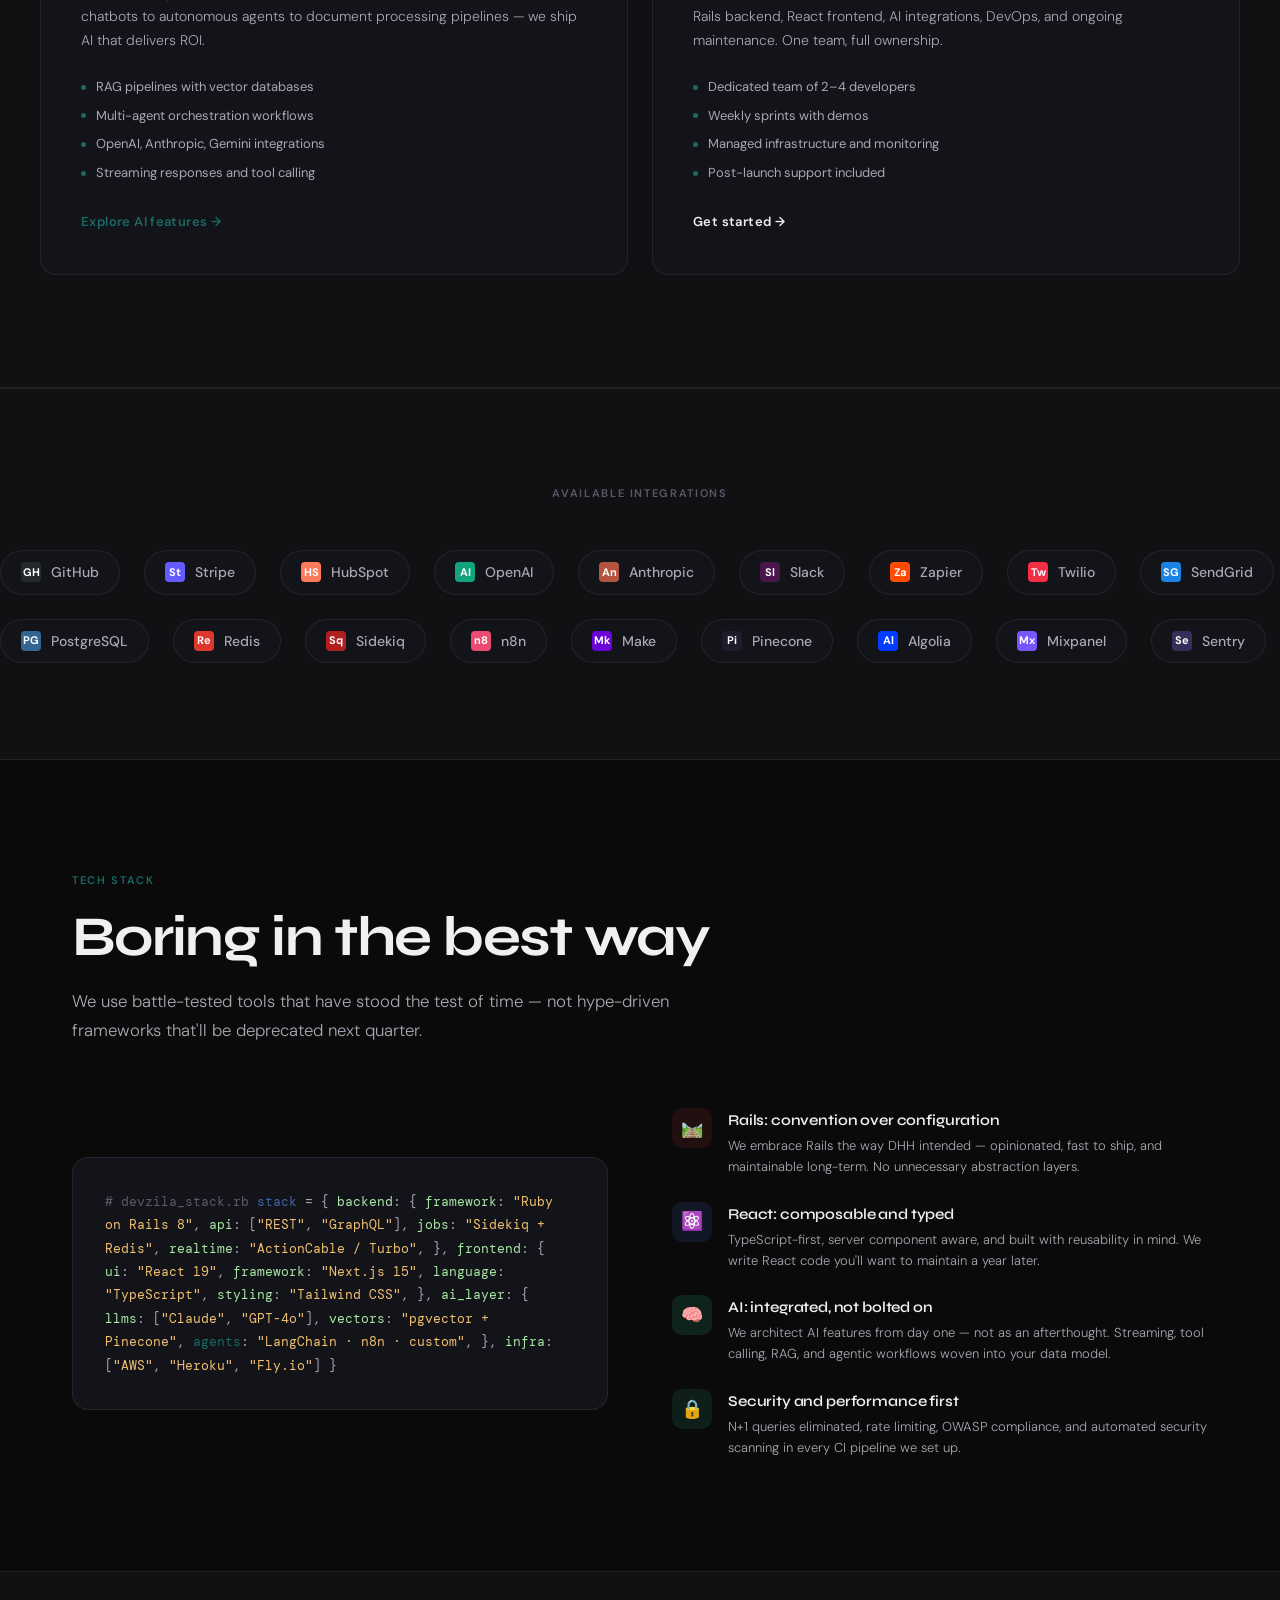
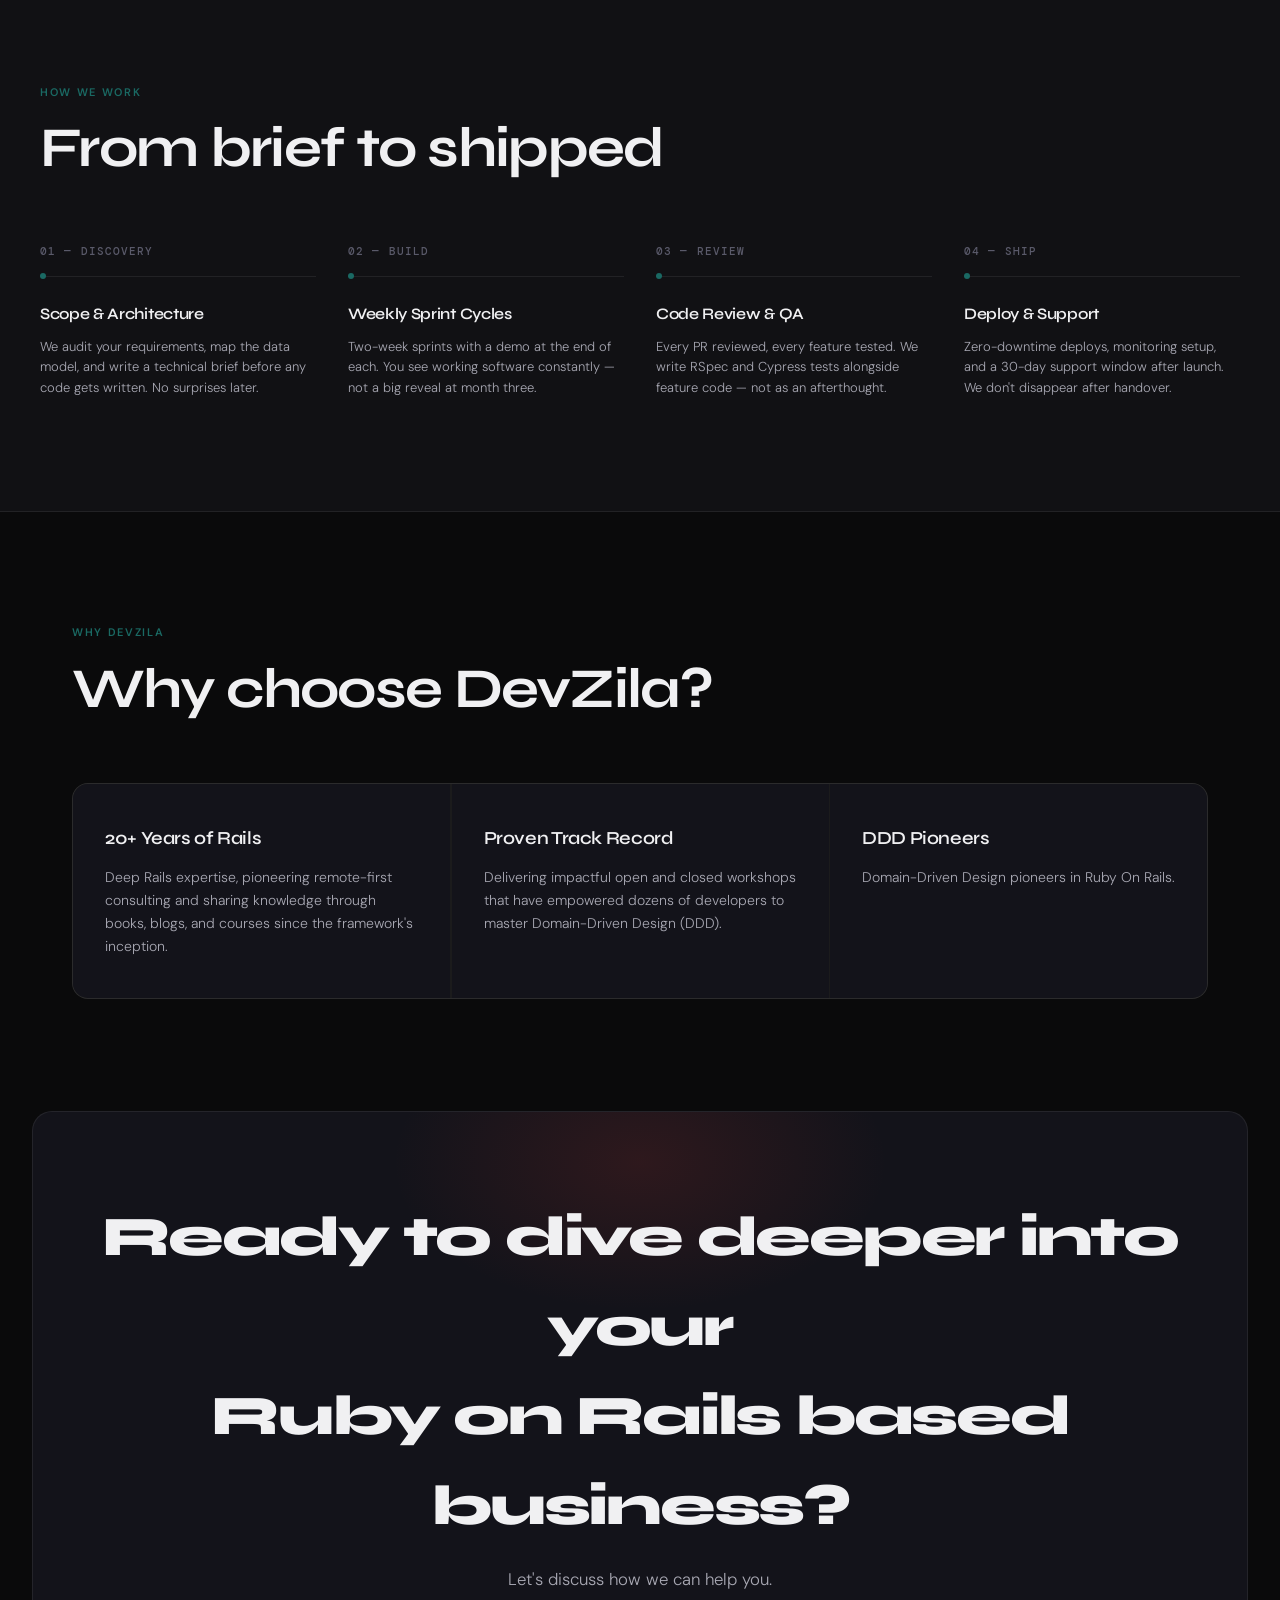
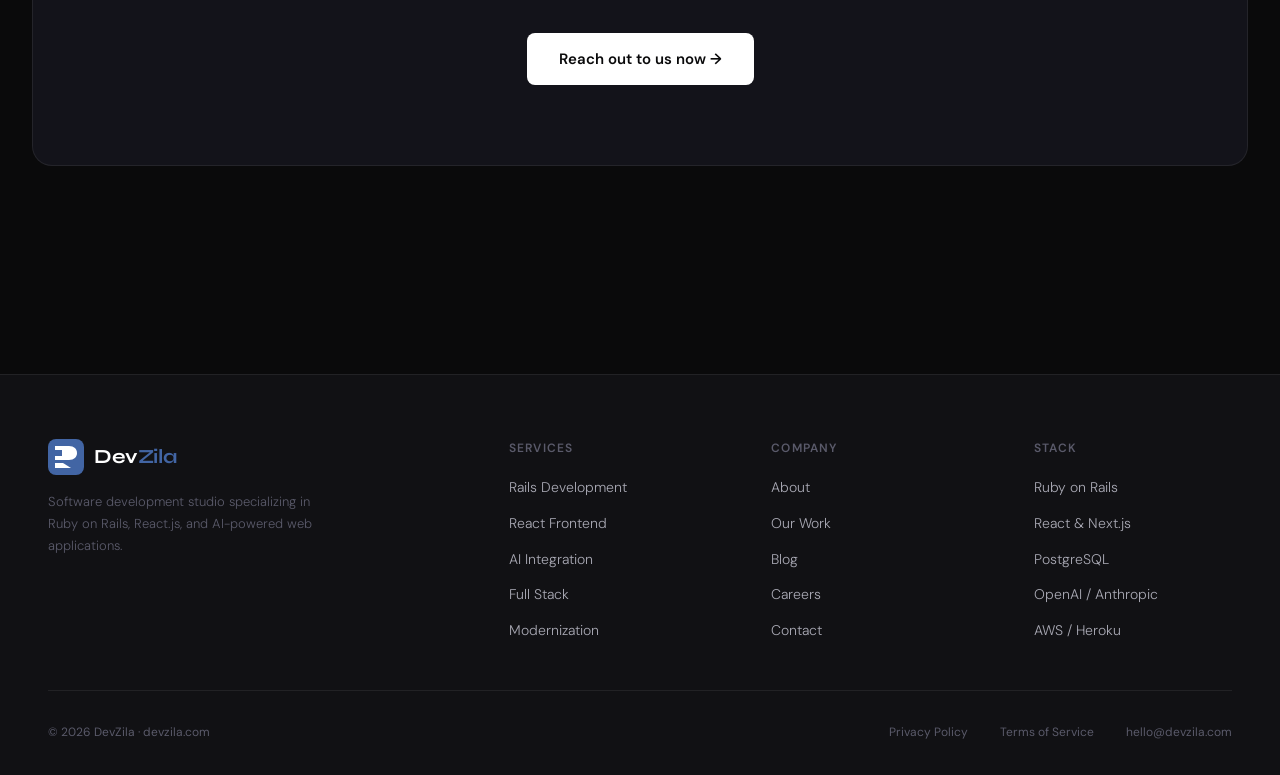
==== commit 57a4a5fd: "Add pages" ====
--- a/index.html
+++ b/index.html
@@ -111,6 +111,70 @@
 
   .nav-cta:hover { background: #e6e6e9 !important; transform: translateY(-1px); }
 
+  /* ── SERVICES DROPDOWN ── */
+  .nav-links > li { position: relative; }
+  .nav-dropdown > a { display: inline-flex; align-items: center; gap: 6px; cursor: pointer; }
+  .nav-dropdown > a::after {
+    content: '';
+    width: 6px; height: 6px;
+    border-right: 1.5px solid currentColor;
+    border-bottom: 1.5px solid currentColor;
+    transform: rotate(45deg) translateY(-1px);
+    transition: transform 0.2s;
+  }
+  .nav-dropdown:hover > a::after { transform: rotate(225deg) translateY(-1px); }
+
+  .dropdown-menu {
+    position: absolute;
+    top: calc(100% + 14px);
+    left: 50%;
+    transform: translateX(-50%) translateY(8px);
+    min-width: 540px;
+    display: grid;
+    grid-template-columns: 1fr 1fr;
+    gap: 0.5rem 2rem;
+    padding: 1.5rem;
+    background: var(--bg-1);
+    border: 1px solid var(--border);
+    border-radius: 14px;
+    box-shadow: 0 20px 50px rgba(0,0,0,0.5);
+    opacity: 0;
+    visibility: hidden;
+    pointer-events: none;
+    transition: opacity 0.2s, transform 0.2s, visibility 0.2s;
+  }
+  .nav-dropdown:hover .dropdown-menu,
+  .nav-dropdown:focus-within .dropdown-menu {
+    opacity: 1;
+    visibility: visible;
+    pointer-events: auto;
+    transform: translateX(-50%) translateY(0);
+  }
+  .dropdown-menu::before {
+    content: '';
+    position: absolute;
+    top: -14px; left: 0; right: 0;
+    height: 14px;
+  }
+  .dropdown-group h6 {
+    font-size: 11px;
+    font-weight: 600;
+    letter-spacing: 0.12em;
+    text-transform: uppercase;
+    color: var(--text-2);
+    margin-bottom: 0.75rem;
+    padding-left: 0.75rem;
+  }
+  .dropdown-group a {
+    display: block;
+    padding: 9px 12px;
+    border-radius: 8px;
+    font-size: 14px;
+    color: var(--text-1);
+    transition: background 0.15s, color 0.15s;
+  }
+  .dropdown-group a:hover { background: var(--bg-3); color: var(--text-0); }
+
   /* ── HERO ── */
   .hero {
     min-height: 100vh;
@@ -926,7 +990,25 @@
     <span class="logo-text">Dev<span>Zila</span></span>
   </a>
   <ul class="nav-links">
-    <li><a href="#services">Services</a></li>
+    <li class="nav-dropdown">
+      <a href="#services" aria-haspopup="true">Services</a>
+      <div class="dropdown-menu">
+        <div class="dropdown-group">
+          <h6>Development</h6>
+          <a href="rails-development.html">Ruby on Rails Development</a>
+          <a href="rails-upgrades.html">Ruby on Rails Upgrades</a>
+          <a href="fintech-solutions.html">Fintech Solutions</a>
+          <a href="frontend-development.html">Frontend Development</a>
+        </div>
+        <div class="dropdown-group">
+          <h6>Workshops &amp; Mentoring</h6>
+          <a href="ddd-workshops.html">DDD Workshops</a>
+          <a href="event-storming-workshops.html">Event Storming Workshops</a>
+          <a href="code-mentoring.html">Code Mentoring</a>
+          <a href="hotwire-workshop.html">Hotwire Workshop</a>
+        </div>
+      </div>
+    </li>
     <li><a href="#stack">Stack</a></li>
     <li><a href="#integrations">Integrations</a></li>
     <li><a href="#work">Work</a></li>
